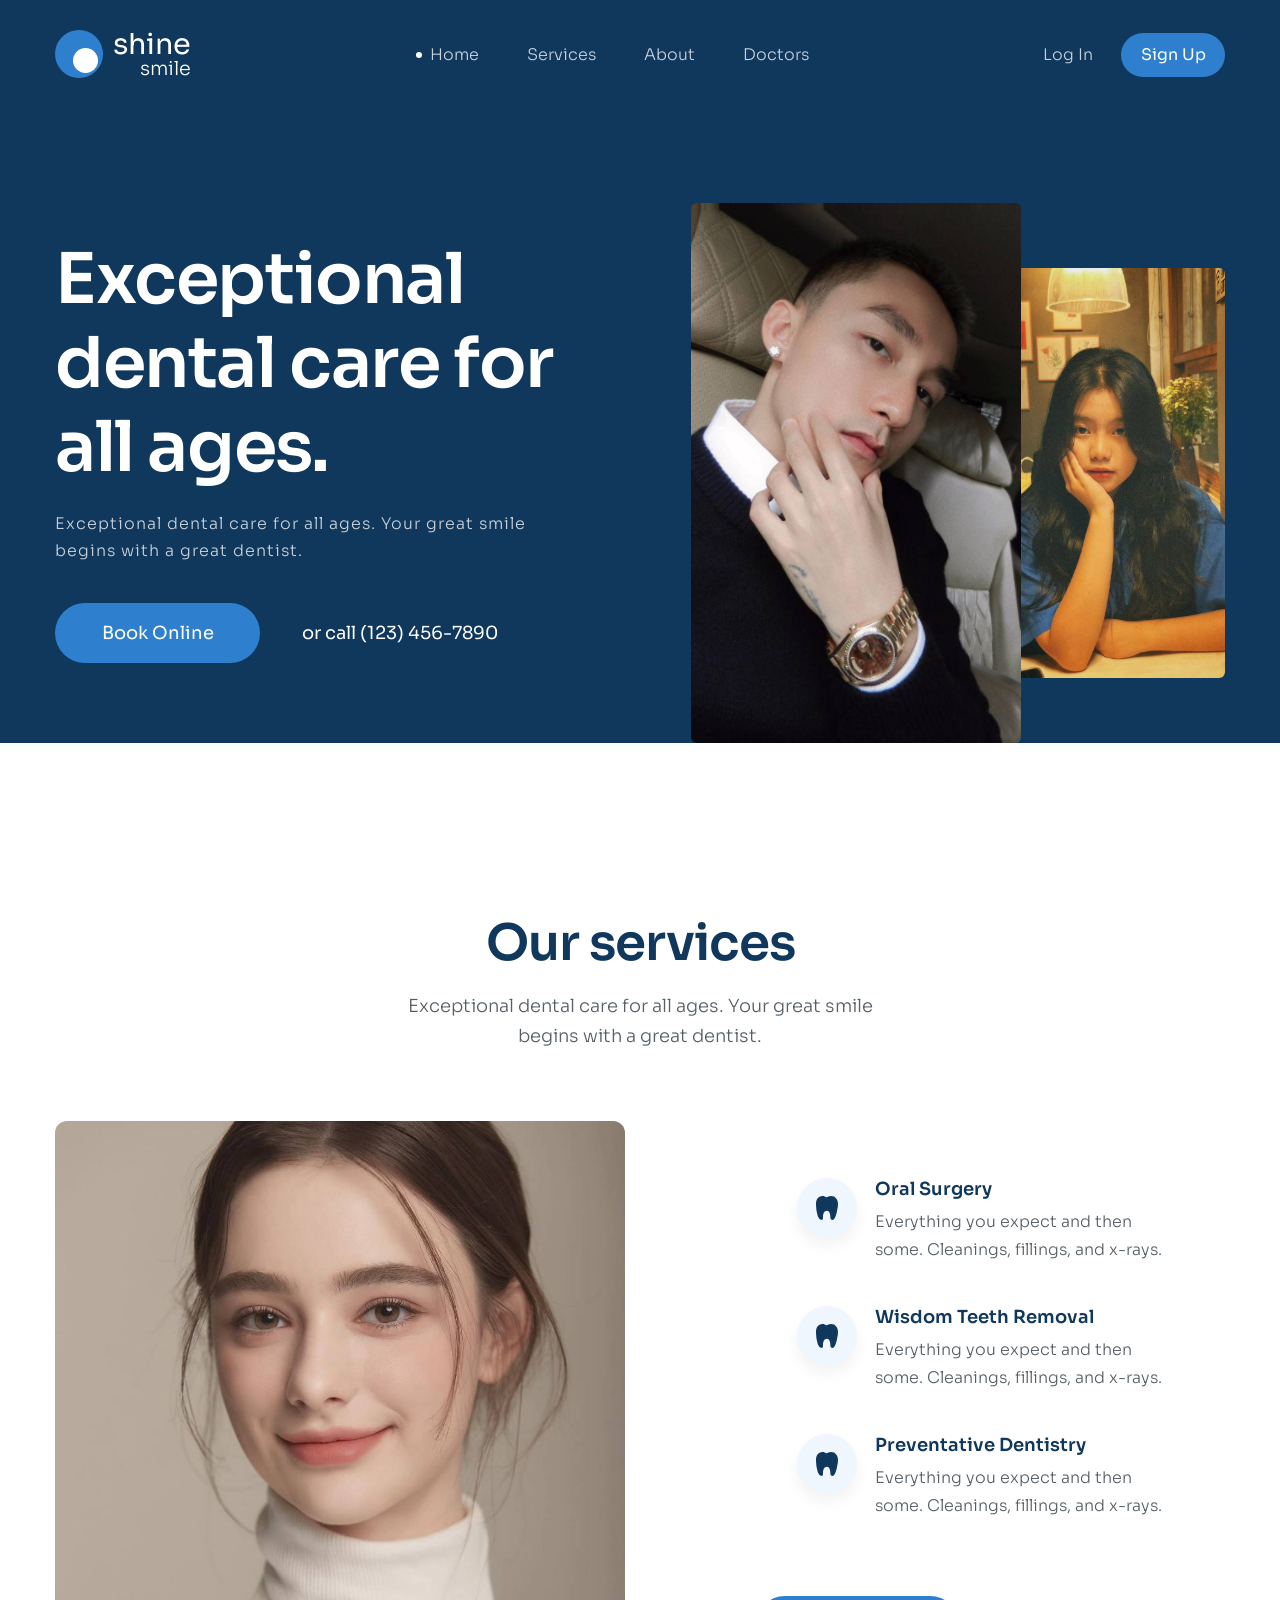
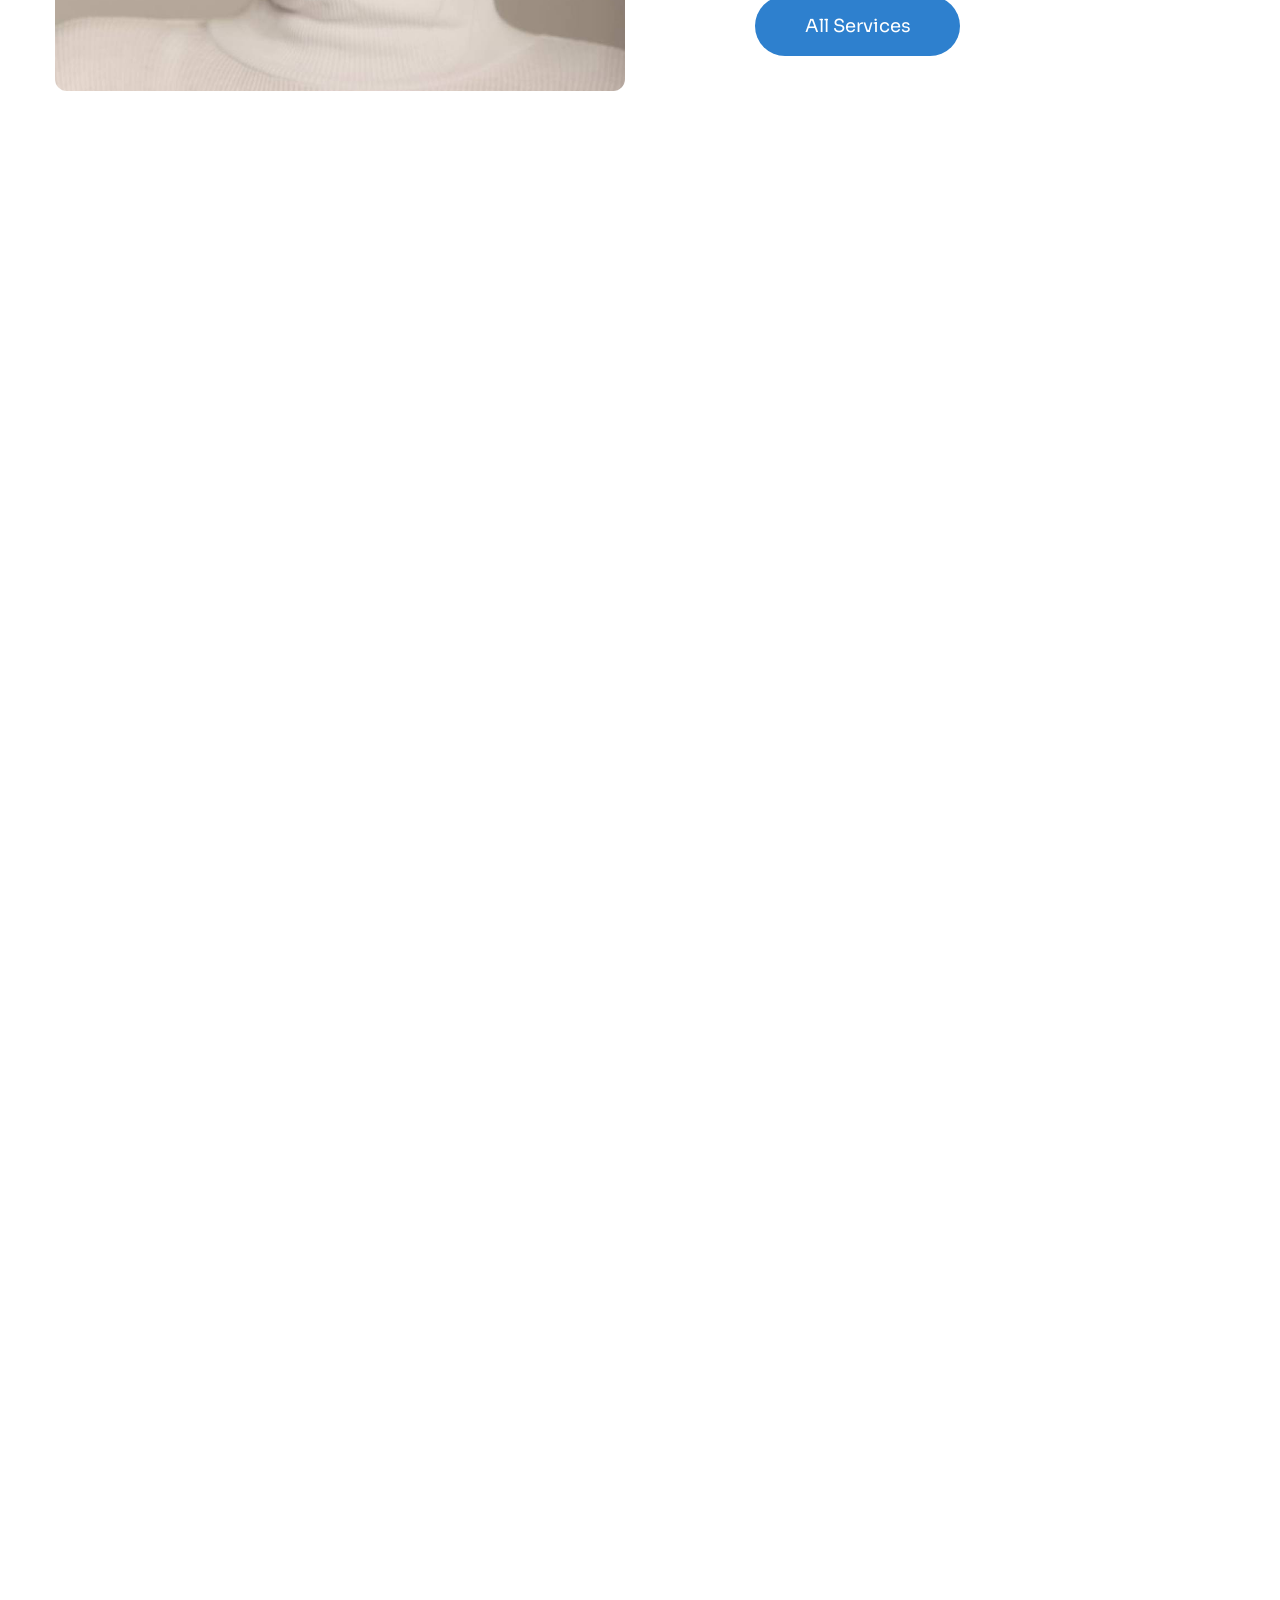
==== index.html @ e5adcc6c "feat: add serices and styling" ====
<!doctype html>
<html lang="en">
    <head>
        <meta charset="UTF-8" />
        <meta name="viewport" content="width=device-width, initial-scale=1.0" />
        <title>Shine Smile</title>

        <!-- Reset Css -->

        <link rel="stylesheet" href="./assets/css/reset.css" />

        <!-- Favicon -->

        <link rel="apple-touch-icon" sizes="57x57" href="./assets/favicon" />
        <link
            rel="apple-touch-icon"
            sizes="60x60"
            href="./assets/favicon/apple-icon-60x60.png"
        />
        <link
            rel="apple-touch-icon"
            sizes="72x72"
            href="./assets/favicon/apple-icon-72x72.png"
        />
        <link
            rel="apple-touch-icon"
            sizes="76x76"
            href="./assets/favicon/apple-icon-76x76.png"
        />
        <link
            rel="apple-touch-icon"
            sizes="114x114"
            href="./assets/favicon/apple-icon-114x114.png"
        />
        <link
            rel="apple-touch-icon"
            sizes="120x120"
            href="./assets/favicon/apple-icon-120x120.png"
        />
        <link
            rel="apple-touch-icon"
            sizes="144x144"
            href="./assets/favicon/apple-icon-144x144.png"
        />
        <link
            rel="apple-touch-icon"
            sizes="152x152"
            href="./assets/favicon/apple-icon-152x152.png"
        />
        <link
            rel="apple-touch-icon"
            sizes="180x180"
            href="./assets/favicon/apple-icon-180x180.png"
        />
        <link
            rel="icon"
            type="image/png"
            sizes="192x192"
            href="./assets/favicon/android-icon-192x192.png"
        />
        <link
            rel="icon"
            type="image/png"
            sizes="32x32"
            href="./assets/favicon/favicon-32x32.png"
        />
        <link
            rel="icon"
            type="image/png"
            sizes="96x96"
            href="./assets/favicon/favicon-96x96.png"
        />
        <link
            rel="icon"
            type="image/png"
            sizes="16x16"
            href="./assets/favicon/favicon-16x16.png"
        />
        <link rel="manifest" href="./assets/favicon/manifest.json" />
        <meta name="msapplication-TileColor" content="#ffffff" />
        <meta
            name="msapplication-TileImage"
            content="./assets/favicon/ms-icon-144x144.png"
        />
        <meta name="theme-color" content="#ffffff" />

        <!-- Embed Fonts  -->
        <link rel="preconnect" href="https://fonts.googleapis.com" />
        <link rel="preconnect" href="https://fonts.gstatic.com" crossorigin />
        <link
            href="https://fonts.googleapis.com/css2?family=Sora:wght@100..800&display=swap"
            rel="stylesheet"
        />

        <!-- Styles Css -->

        <link rel="stylesheet" href="./assets/css/styles.css" />
    </head>
    <body style="height: 50000px">
        <header class="header">
            <div class="container">
                <!-- HEADER TOP -->

                <div class="header-top">
                    <a href="#">
                        <div class="logo">
                            <span class="logo__circle"></span>
                            <span class="logo__text">
                                <span class="logo__brand">shine</span>
                                <span class="logo__brand logo__brand--small"
                                    >smile
                                </span>
                            </span>
                        </div>
                    </a>

                    <nav class="nav">
                        <ul>
                            <li>
                                <a class="nav__active" href="#">Home</a>
                            </li>
                            <li>
                                <a href="#">Services</a>
                            </li>
                            <li>
                                <a href="#">About</a>
                            </li>
                            <li>
                                <a href="#">Doctors</a>
                            </li>
                        </ul>
                    </nav>
                    <div class="auth">
                        <a class="auth__login" href="#">Log In</a>
                        <a class="auth__signup" href="#">Sign Up</a>
                    </div>
                </div>
                <!-- Hero -->
                <section class="hero">
                    <div class="hero__content">
                        <h1 class="hero__heading">
                            Exceptional dental care for all ages.
                        </h1>
                        <p class="hero__desc">
                            Exceptional dental care for all ages. Your great
                            smile begins with a great dentist.
                        </p>
                        <div class="hero__contact">
                            <a href="" class="btn">Book Online</a>
                            <span class="hero__phone"
                                >or call (123) 456-7890</span
                            >
                        </div>
                    </div>
                    <div class="hero__media">
                        <figcaption class="hero__media--img">
                            <img
                                class="hero"
                                src="./assets/img/1 (1).jpg"
                                alt="image"
                            />
                            <img
                                class="hero"
                                src="./assets/img/2.jpg"
                                alt="image"
                            />
                        </figcaption>
                    </div>
                </section>
            </div>
        </header>

        <main>
            <section class="services">
                <div class="container">
                    <div class="services__heading section__heading">
                        Our services
                    </div>
                    <div class="services__desc section__desc">
                        Exceptional dental care for all ages. Your great smile
                        begins with a great dentist.
                    </div>
                    <div class="services__row">
                        <div class="services__img">
                            <img src="./assets/img/3.jpg" alt="image" />
                        </div>

                       <div>
                            <div class="services__list">
                                <!-- Services Item 1 -->
    
                                <section class="services__item">
                                    <div class="services__item--icon">
                                        <svg
                                            width="22"
                                            height="24"
                                            viewBox="0 0 22 24"
                                            fill="none"
                                            xmlns="http://www.w3.org/2000/svg"
                                        >
                                            <path
                                                d="M20.3598 2.63964C17.9506 -0.556131 14.2772 -0.568132 11.2481 1.10682C11.001 1.24657 10.7219 1.31411 10.4406 1.30222C10.1592 1.29033 9.88633 1.19945 9.65105 1.03931C8.49552 0.245717 7.29036 -0.316477 5.13904 0.207462C0.623408 1.3071 0 4.90379 0 8.99816C0.0797353 12.1602 0.500857 15.3032 1.25551 18.3683C2.11836 22.0168 3.90382 24 5.43354 24C6.96326 24 7.00963 22.2204 7.00963 20.8016C7.00963 19.2009 7.39505 14.8009 10.8642 14.8009C13.5317 14.8009 14.3333 18.4013 14.3333 20.8016C14.3329 23.095 15.1722 24 16.6628 24C19.5267 24 20.9796 15.3938 21.3719 13.1237C21.7642 10.8535 22.9882 6.12569 20.3598 2.63964Z"
                                                fill="currentColor"
                                            />
                                        </svg>
                                    </div>
                                    <div class="services__item--content">
                                        <h3 class="services__item--heading">
                                            Oral Surgery
                                        </h3>
                                        <p class="services__item--desc">
                                            Everything you expect and then some.
                                            Cleanings, fillings, and x-rays.
                                        </p>
                                    </div>
                                </section>
                                <!-- Services Item 2 -->
    
                                <section class="services__item">
                                    <div class="services__item--icon">
                                        <svg
                                            width="22"
                                            height="24"
                                            viewBox="0 0 22 24"
                                            fill="none"
                                            xmlns="http://www.w3.org/2000/svg"
                                        >
                                            <path
                                                d="M20.3598 2.63964C17.9506 -0.556131 14.2772 -0.568132 11.2481 1.10682C11.001 1.24657 10.7219 1.31411 10.4406 1.30222C10.1592 1.29033 9.88633 1.19945 9.65105 1.03931C8.49552 0.245717 7.29036 -0.316477 5.13904 0.207462C0.623408 1.3071 0 4.90379 0 8.99816C0.0797353 12.1602 0.500857 15.3032 1.25551 18.3683C2.11836 22.0168 3.90382 24 5.43354 24C6.96326 24 7.00963 22.2204 7.00963 20.8016C7.00963 19.2009 7.39505 14.8009 10.8642 14.8009C13.5317 14.8009 14.3333 18.4013 14.3333 20.8016C14.3329 23.095 15.1722 24 16.6628 24C19.5267 24 20.9796 15.3938 21.3719 13.1237C21.7642 10.8535 22.9882 6.12569 20.3598 2.63964Z"
                                                fill="currentColor"
                                            />
                                        </svg>
                                    </div>
    
                                    <div class="services__item--content">
                                        <h3 class="services__item--heading">
                                            Wisdom Teeth Removal
                                        </h3>
                                        <p class="services__item--desc">
                                            Everything you expect and then some.
                                            Cleanings, fillings, and x-rays.
                                        </p>
                                    </div>
                                </section>
    
                                <!-- Services Item 3 -->
    
                                <section class="services__item">
                                    <div class="services__item--icon">
                                        <svg
                                            width="22"
                                            height="24"
                                            viewBox="0 0 22 24"
                                            fill="none"
                                            xmlns="http://www.w3.org/2000/svg"
                                        >
                                            <path
                                                d="M20.3598 2.63964C17.9506 -0.556131 14.2772 -0.568132 11.2481 1.10682C11.001 1.24657 10.7219 1.31411 10.4406 1.30222C10.1592 1.29033 9.88633 1.19945 9.65105 1.03931C8.49552 0.245717 7.29036 -0.316477 5.13904 0.207462C0.623408 1.3071 0 4.90379 0 8.99816C0.0797353 12.1602 0.500857 15.3032 1.25551 18.3683C2.11836 22.0168 3.90382 24 5.43354 24C6.96326 24 7.00963 22.2204 7.00963 20.8016C7.00963 19.2009 7.39505 14.8009 10.8642 14.8009C13.5317 14.8009 14.3333 18.4013 14.3333 20.8016C14.3329 23.095 15.1722 24 16.6628 24C19.5267 24 20.9796 15.3938 21.3719 13.1237C21.7642 10.8535 22.9882 6.12569 20.3598 2.63964Z"
                                                fill="currentColor"
                                            />
                                        </svg>
                                    </div>
                                    <div class="services__item--content">
                                        <h3 class="services__item--heading">
                                            Preventative Dentistry
                                        </h3>
                                        <p class="services__item--desc">
                                            Everything you expect and then some.
                                            Cleanings, fillings, and x-rays.
                                        </p>
                                    </div>
                                </section>
                            </div>
                            <a href="#!" class="btn">All Services</a>
                       </div>
                    </div>
                </div>
            </section>
        </main>
    </body>
</html>
---- assets/css/styles.css ----
* {
    box-sizing: border-box;
}

:root {
    --header-bg: #10375c;
    --primery-coler: #2e80ce;
}

html {
    font-size: 62.5%;
}

body {
    font-size: 1.6rem;
    font-family: "Sora", sans-serif;
}

/* Common */

.container {
    width: 1170px;
    max-width: calc(100% - 48px);
    margin: 0 auto;
}

a {
    text-decoration: none;
}

img {
    object-fit: cover;
    display: block;
}

.btn {
    background: var(--primery-coler);
    border-radius: 99px;
    color: #fff;
    text-align: center;
    font-size: 1.8rem;
    font-weight: 400;
    line-height: 60px;
    height: 60px;
    display: inline-block;
    min-width: 205px;
}

.btn:hover {
    opacity: 0.9;
    cursor: pointer;
}

.section__heading {
    color: var(--header-bg);

    font-size: 5rem;
    font-weight: 600;
    line-height: 1.2; /* 120% */
    letter-spacing: -1px;
}

.section__desc {
    color: #575f66;
    font-size: 1.8rem;
    font-weight: 300;
    line-height: 1.67; /* 166.667% */
}
/* Header */

.header {
    min-width: 100vh;
    background: var(--header-bg);
}

.header-top {
    display: flex;
    justify-content: space-between;
    align-items: center;
    padding: 30px 0;
}

.logo {
    display: inline-flex;
}

.logo__circle {
    position: relative;
    font-size: 1em;
    display: inline-flex;
}

.logo__circle::before,
.logo__circle::after {
    content: "";
    border-radius: 50%;
}

.logo__circle::before {
    width: 3em;
    height: 3em;
    background: #2e80ce;
}

.logo__circle::after {
    width: 1.6em;
    height: 1.6em;
    background: #ffffff;
    position: absolute;
    margin-left: 1.1em;
    margin-top: 1.1em;
}

.logo__text {
    color: #fff;
    margin-left: 0.6em;
}

.logo__brand {
    display: block;
    font-weight: 400;
    font-size: 1.8em;
    text-align: right;
}

.logo__brand--small {
    font-weight: 300;
    font-size: 1.2em;
}

/* Navigation */

.nav ul {
    display: flex;
}

.nav a {
    color: #c9d2da;
    text-align: center;
    font-size: 1.6rem;
    font-weight: 300;
    line-height: 2.8; /* 175% */
    padding: 12px 24px;
}

.nav a:hover {
    color: #fff;
    text-align: center;
    font-size: 1.6rem;
    font-weight: 400;
    line-height: 2.8; /* 175% */
    text-shadow: 1px 0 0 currentColor;
}

.nav__active::before {
    position: relative;
    content: "";
    width: 6px;
    height: 6px;
    display: inline-block;
    background: #fff;
    border-radius: 50%;
    left: -8px;
    top: -2px;
}

.auth {
    display: flex;
}

.auth__login {
    color: #c9d2da;
    font-size: 1.6rem;
    font-weight: 300;
    line-height: 2.8; /* 175% */
    margin-right: 28px;
}

.auth__signup {
    color: #fff;
    text-align: center;
    font-size: 1.6rem;
    font-weight: 400;
    line-height: 2.8; /* 175% */
    width: 104px;
    height: 44px;
    border-radius: 99px;
    background: var(--primery-coler);
}

/* Hero */
.hero {
    margin-top: 46px;
    display: flex;
    align-items: center;
}

.hero__content {
    width: 44%;
    margin-right: 114px;
}

.hero__heading {
    color: #fff;
    font-size: 7rem;
    font-weight: 600;
    line-height: 1.2; /* 114.286% */
    margin-bottom: 22px;
    letter-spacing: -1.4px;
}

.hero__desc {
    color: #c9d2da;
    font-size: 1.8;
    font-weight: 300;
    line-height: 1.67;
    margin-bottom: 38px;
    letter-spacing: 1px;
}

.hero__phone {
    color: #fff;
    text-align: center;
    margin-left: 38px;
    font-size: 18px;
    font-weight: 400;
    line-height: 1.7; /* 166.667% */
}

.hero__media {
    flex-grow: 1;
}

.hero__media--img {
    display: flex;
    align-items: center;
    justify-content: flex-end;
}

.hero__media img {
    width: 330px;
    height: 540px;
    border-radius: 6px;
}

.hero__media img:first-child {
    position: relative;
    margin-right: -6px;
}

.hero__media img:last-child {
    width: 210px;
    height: 410px;
}

/* Services */

.services {
    margin-top: 170px;
    background: #fff;
}

.services__heading,
.services__desc {
    text-align: center;
}

.services__list {
    margin-bottom: 55px;
}

.services__img img {
    width: 570px;
    height: 570px;
    border-radius: 12px;
    margin-right: 130px;
}

.section__heading {
    margin-bottom: 18px;
}

.section__desc {
    margin: 0 auto;
    width: 468px;
}

.services__row {
    margin-top: 70px;
    display: flex;
    align-items: center;
}

.services__item--heading {
    color: var(--header-bg);
    font-size: 1.8rem;
    font-weight: 600;
    line-height: 1.27;
    margin-bottom: 8px;
}

.services__item--desc {
    color: #575f66;
    font-size: 1.6rem;
    font-weight: 300;
    line-height: 1.75; /* 175% */
    width: 308px;
}

.services__item {
    display: flex;
    width: 470px;
    height: 128px;
    border-radius: 10px;
    background: #fff;
    transition: 0.25s;
    justify-content: center;
}

.services__item--icon {
    width: 60px;
    height: 60px;
    border-radius: 50%;
    background: #eff6fd;
    box-shadow: 0 8px 16px 0 rgba(0, 0, 0, 0.05);
    color: var(--header-bg);
    display: flex;
    justify-content: center;
    align-items: center;
    margin-top: 21px;
    transition: 0.25s;
}

.services__item--content {
    margin-left: 18px;
    margin-top: 21px;
}

.services__item:hover {
    position: relative;
    box-shadow: 0 14px 28px 0 rgba(0, 0, 0, 0.05);
}

.services__item:hover .services__item--icon {
    background: #fff;
    color: #2e80ce;
}
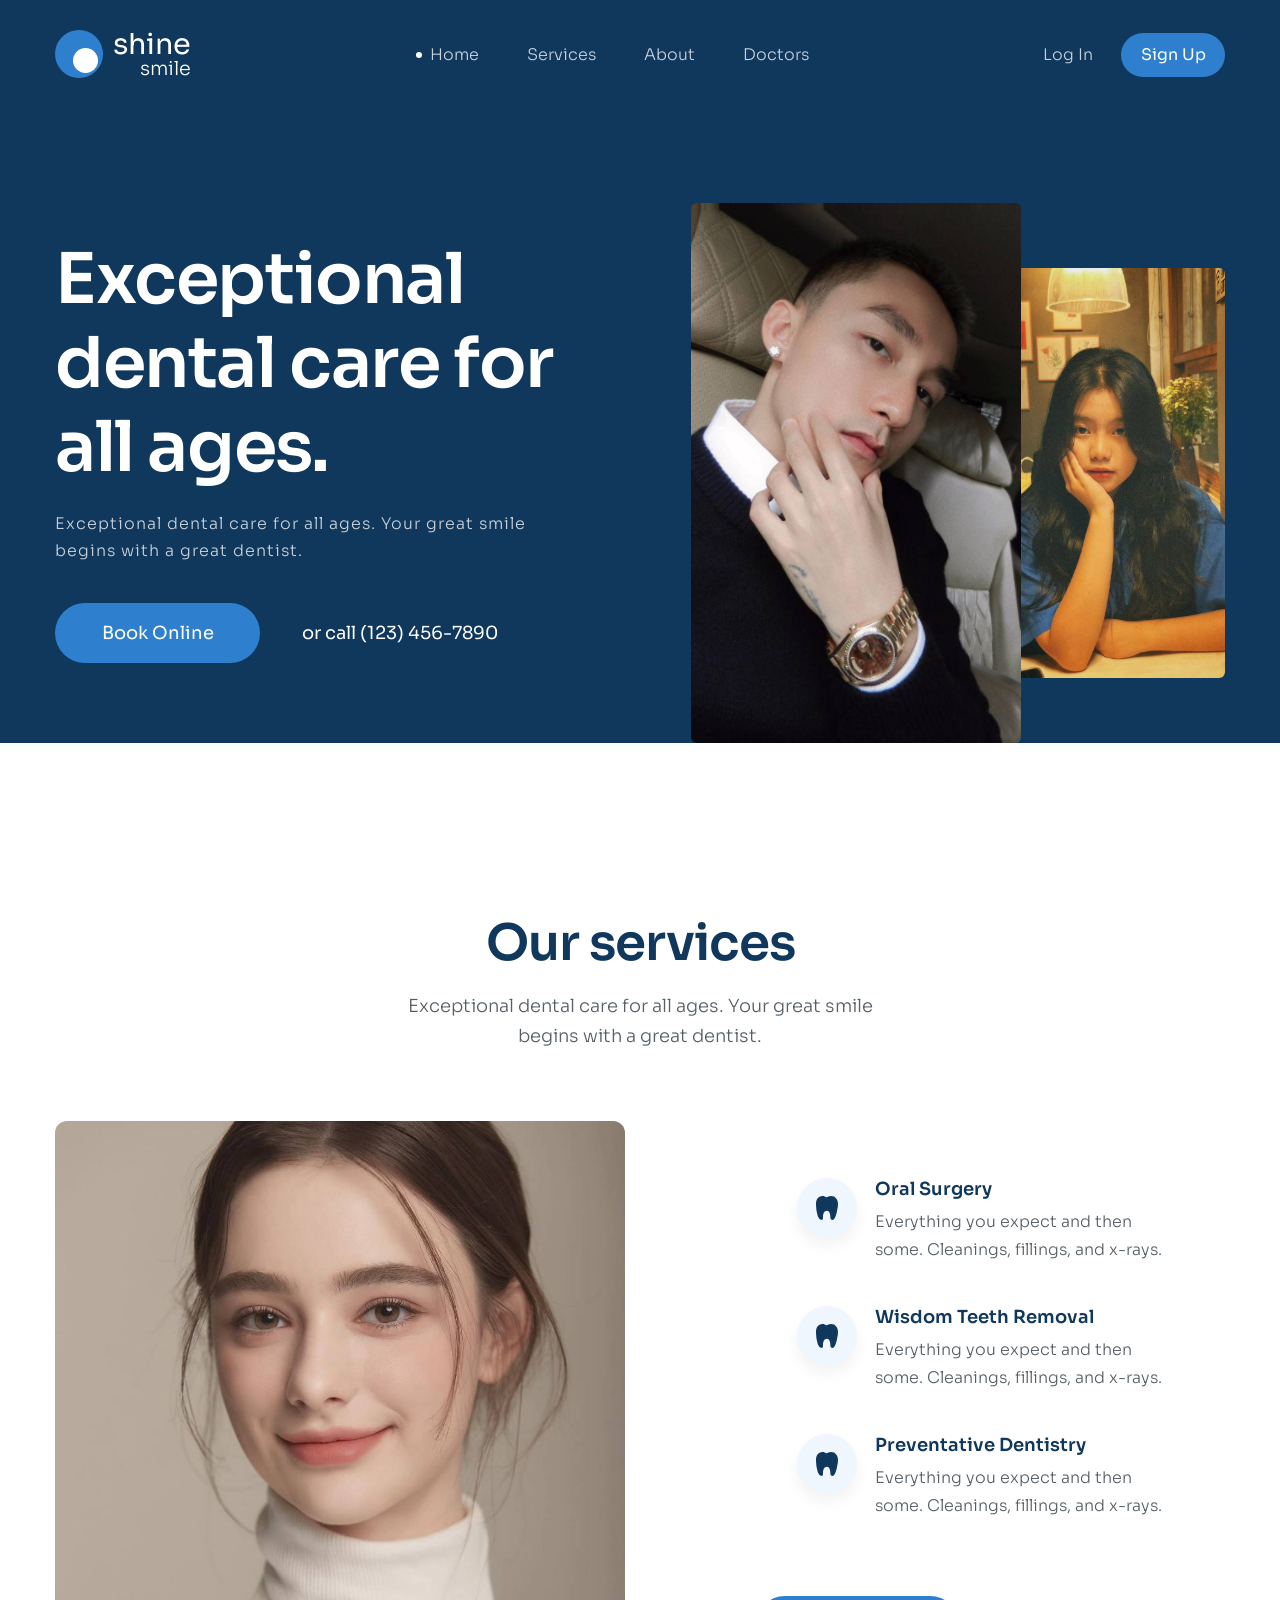
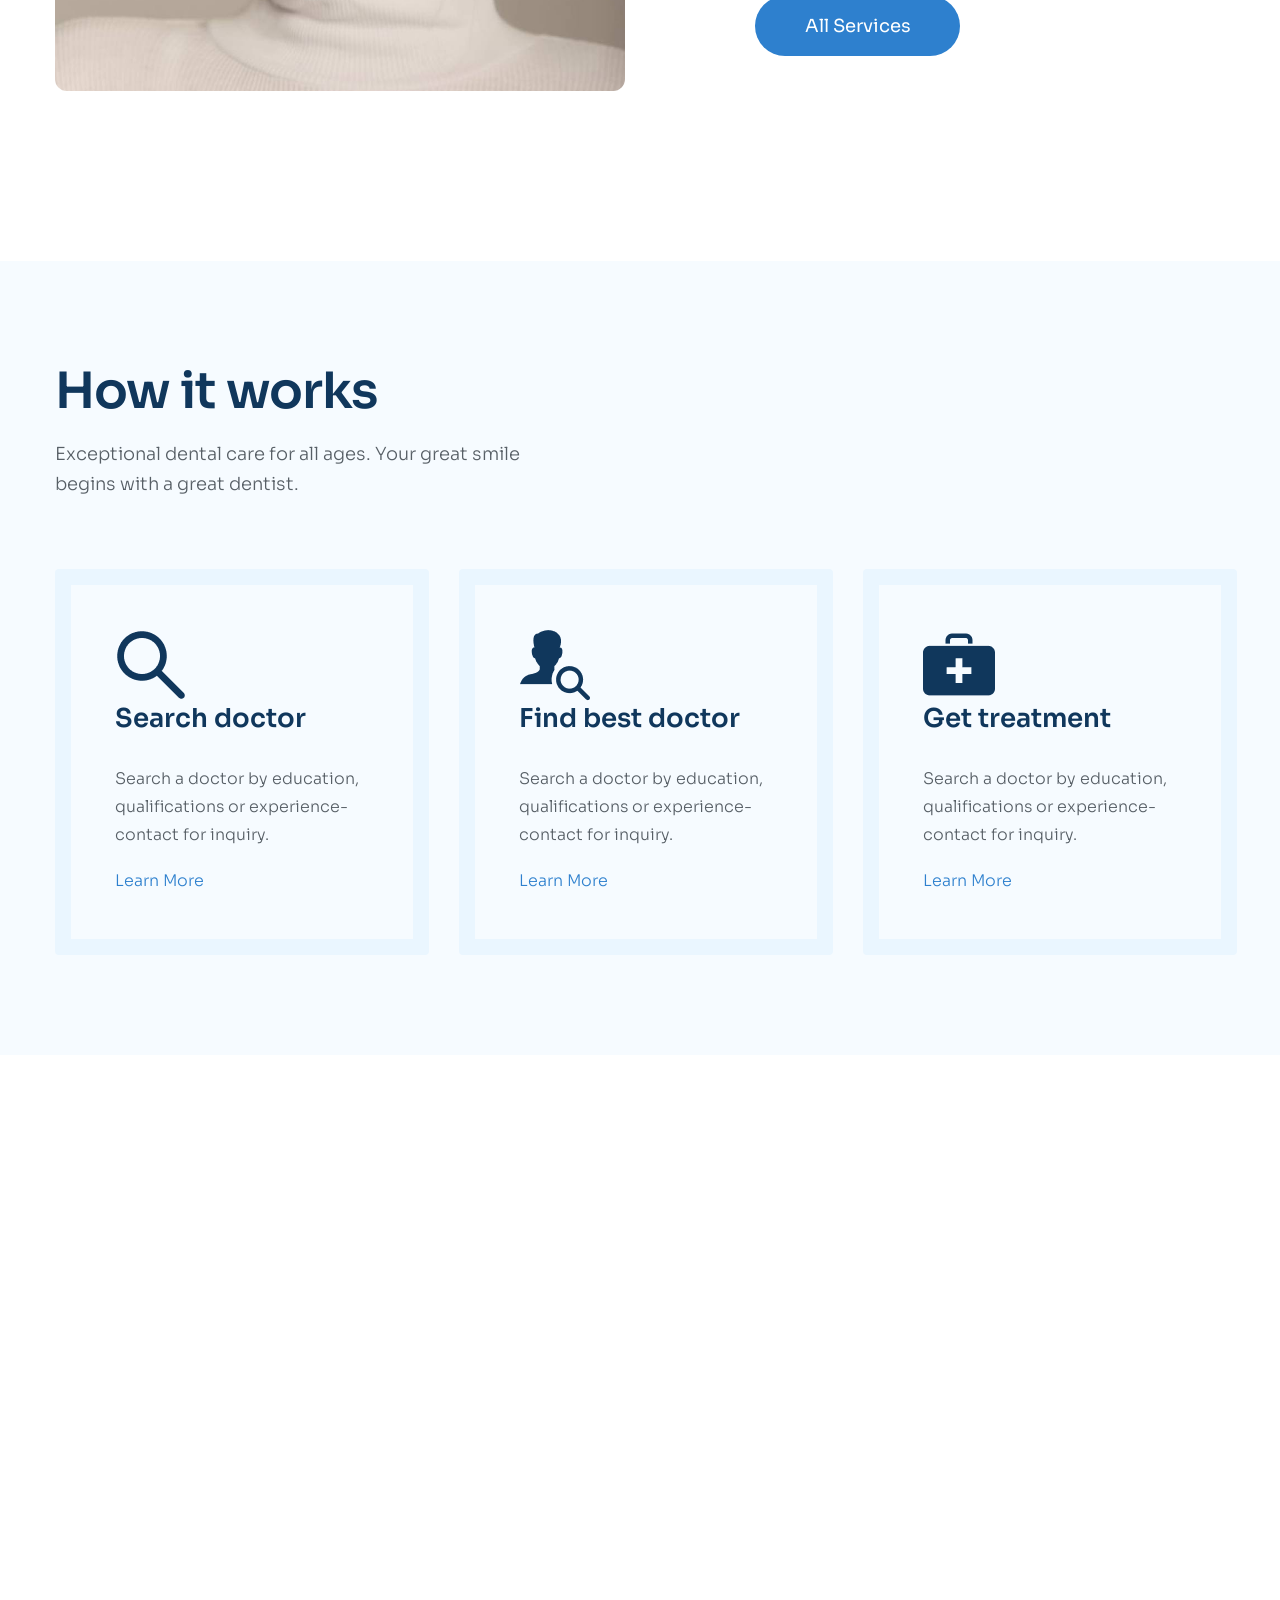
==== commit a8810471: "feat: add How it works and styling" ====
--- a/index.html
+++ b/index.html
@@ -171,6 +171,7 @@
         </header>
 
         <main>
+            <!-- Services -->
             <section class="services">
                 <div class="container">
                     <div class="services__heading section__heading">
@@ -185,10 +186,10 @@
                             <img src="./assets/img/3.jpg" alt="image" />
                         </div>
 
-                       <div>
+                        <div>
                             <div class="services__list">
                                 <!-- Services Item 1 -->
-    
+
                                 <section class="services__item">
                                     <div class="services__item--icon">
                                         <svg
@@ -215,7 +216,7 @@
                                     </div>
                                 </section>
                                 <!-- Services Item 2 -->
-    
+
                                 <section class="services__item">
                                     <div class="services__item--icon">
                                         <svg
@@ -231,7 +232,7 @@
                                             />
                                         </svg>
                                     </div>
-    
+
                                     <div class="services__item--content">
                                         <h3 class="services__item--heading">
                                             Wisdom Teeth Removal
@@ -242,9 +243,9 @@
                                         </p>
                                     </div>
                                 </section>
-    
+
                                 <!-- Services Item 3 -->
-    
+
                                 <section class="services__item">
                                     <div class="services__item--icon">
                                         <svg
@@ -272,7 +273,70 @@
                                 </section>
                             </div>
                             <a href="#!" class="btn">All Services</a>
-                       </div>
+                        </div>
+                    </div>
+                </div>
+            </section>
+
+            <!-- Work -->
+
+            <section class="work">
+                <div class="container">
+                    <h2 class="section__heading">How it works</h2>
+                    <p class="section__desc">
+                        Exceptional dental care for all ages. Your great smile
+                        begins with a great dentist.
+                    </p>
+
+                    <div class="work__list">
+                        <!-- Work Item 1 -->
+
+                        <section class="work-item">
+                            <img
+                                src="./assets/img/search.png"
+                                alt="search"
+                                class="work-item__icon"
+                            />
+
+                            <h3 class="work-item__heading">Search doctor</h3>
+                            <p class="work-item__desc">
+                                Search a doctor by education, qualifications or
+                                experience-contact for inquiry.
+                            </p>
+                            <a href="#!" class="work__more">Learn More</a>
+                        </section>
+                        <!-- Work Item 2 -->
+
+                        <section class="work-item">
+                            <img
+                                src="./assets/img/search-user.png"
+                                alt="search-user"
+                                class="work-item__icon"
+                            />
+
+                            <h3 class="work-item__heading">Find best doctor</h3>
+                            <p class="work-item__desc">
+                                Search a doctor by education, qualifications or
+                                experience-contact for inquiry.
+                            </p>
+                            <a href="#!" class="work__more">Learn More</a>
+                        </section>
+                        <!-- Work Item 3 -->
+
+                        <section class="work-item">
+                            <img
+                                src="./assets/img/bag.png"
+                                alt="bag"
+                                class="work-item__icon"
+                            />
+
+                            <h3 class="work-item__heading">Get treatment</h3>
+                            <p class="work-item__desc">
+                                Search a doctor by education, qualifications or
+                                experience-contact for inquiry.
+                            </p>
+                            <a href="#!" class="work__more">Learn More</a>
+                        </section>
                     </div>
                 </div>
             </section>
--- a/assets/css/styles.css
+++ b/assets/css/styles.css
@@ -291,6 +291,8 @@
     align-items: center;
 }
 
+/* Services Item */
+
 .services__item--heading {
     color: var(--header-bg);
     font-size: 1.8rem;
@@ -345,3 +347,60 @@
     background: #fff;
     color: #2e80ce;
 }
+
+/* Work */
+
+.work {
+    margin: 170px 0;
+    background: #f6fbff;
+    padding: 100px 0;
+}
+
+.work .section__desc {
+    margin: 18px 0 70px;
+}
+
+.work__list {
+    display: grid;
+    grid-template-columns: repeat(3, 1fr);
+    column-gap: 30px;
+}
+
+.work-item {
+    padding: 44px;
+    border-radius: 4px;
+    border: 16px solid #eaf6ff;
+    transition:  .25s;
+}
+
+.work-item__heading {
+    color: var(--header-bg);
+
+    font-size: 2.6rem;
+    margin-bottom: 28px;
+    font-weight: 600;
+    line-height: 1.39; /* 138.462% */
+}
+
+.work-item__desc {
+    color: #575f66;
+    width: 254px;
+    font-size: 1.6rem;
+    margin-bottom: 18px;
+    font-weight: 300;
+    line-height: 1.75;
+}
+
+.work__more {
+    color: var(--primery-coler);
+    font-size: 1.6rem;
+    font-weight: 300;
+    line-height: 1.75; /* 175% */
+}
+
+.work-item:hover {
+    border-color:  var(--primery-coler);
+    transform: translateY(-16px);
+
+}
+
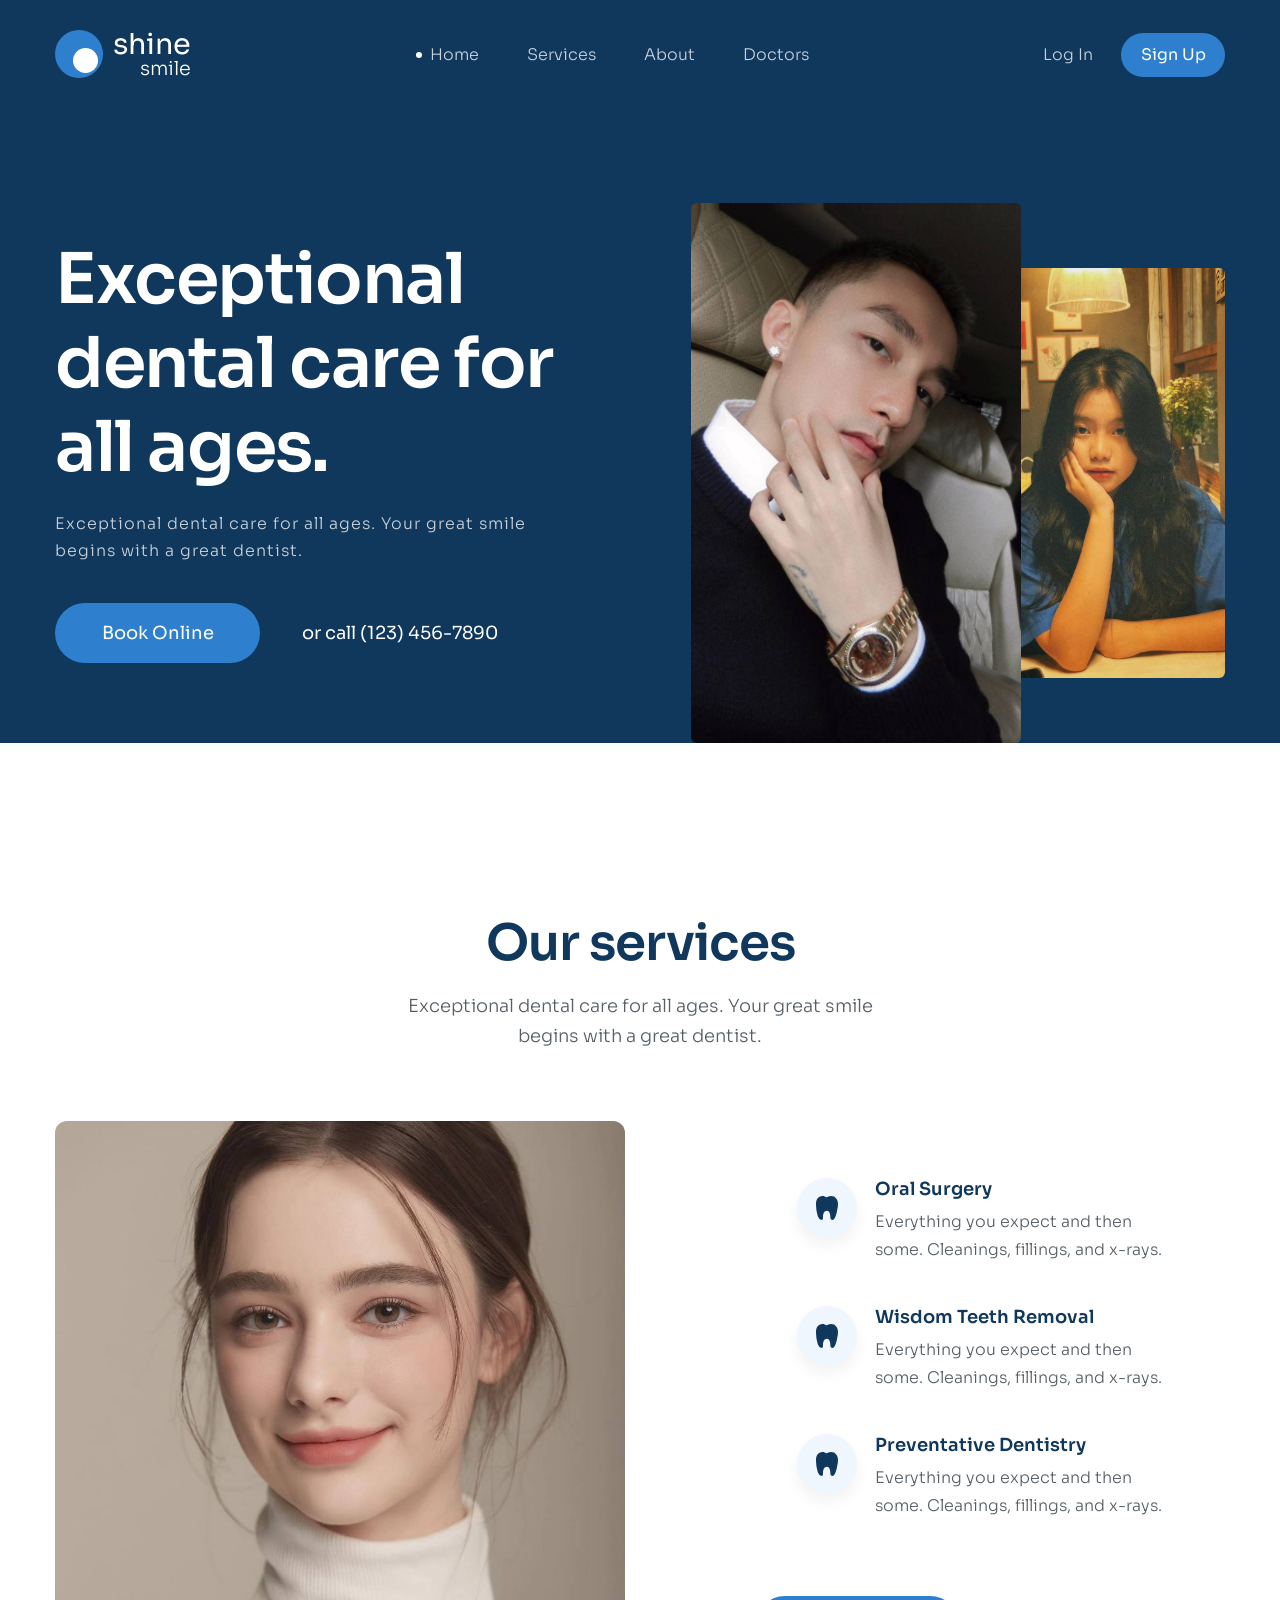
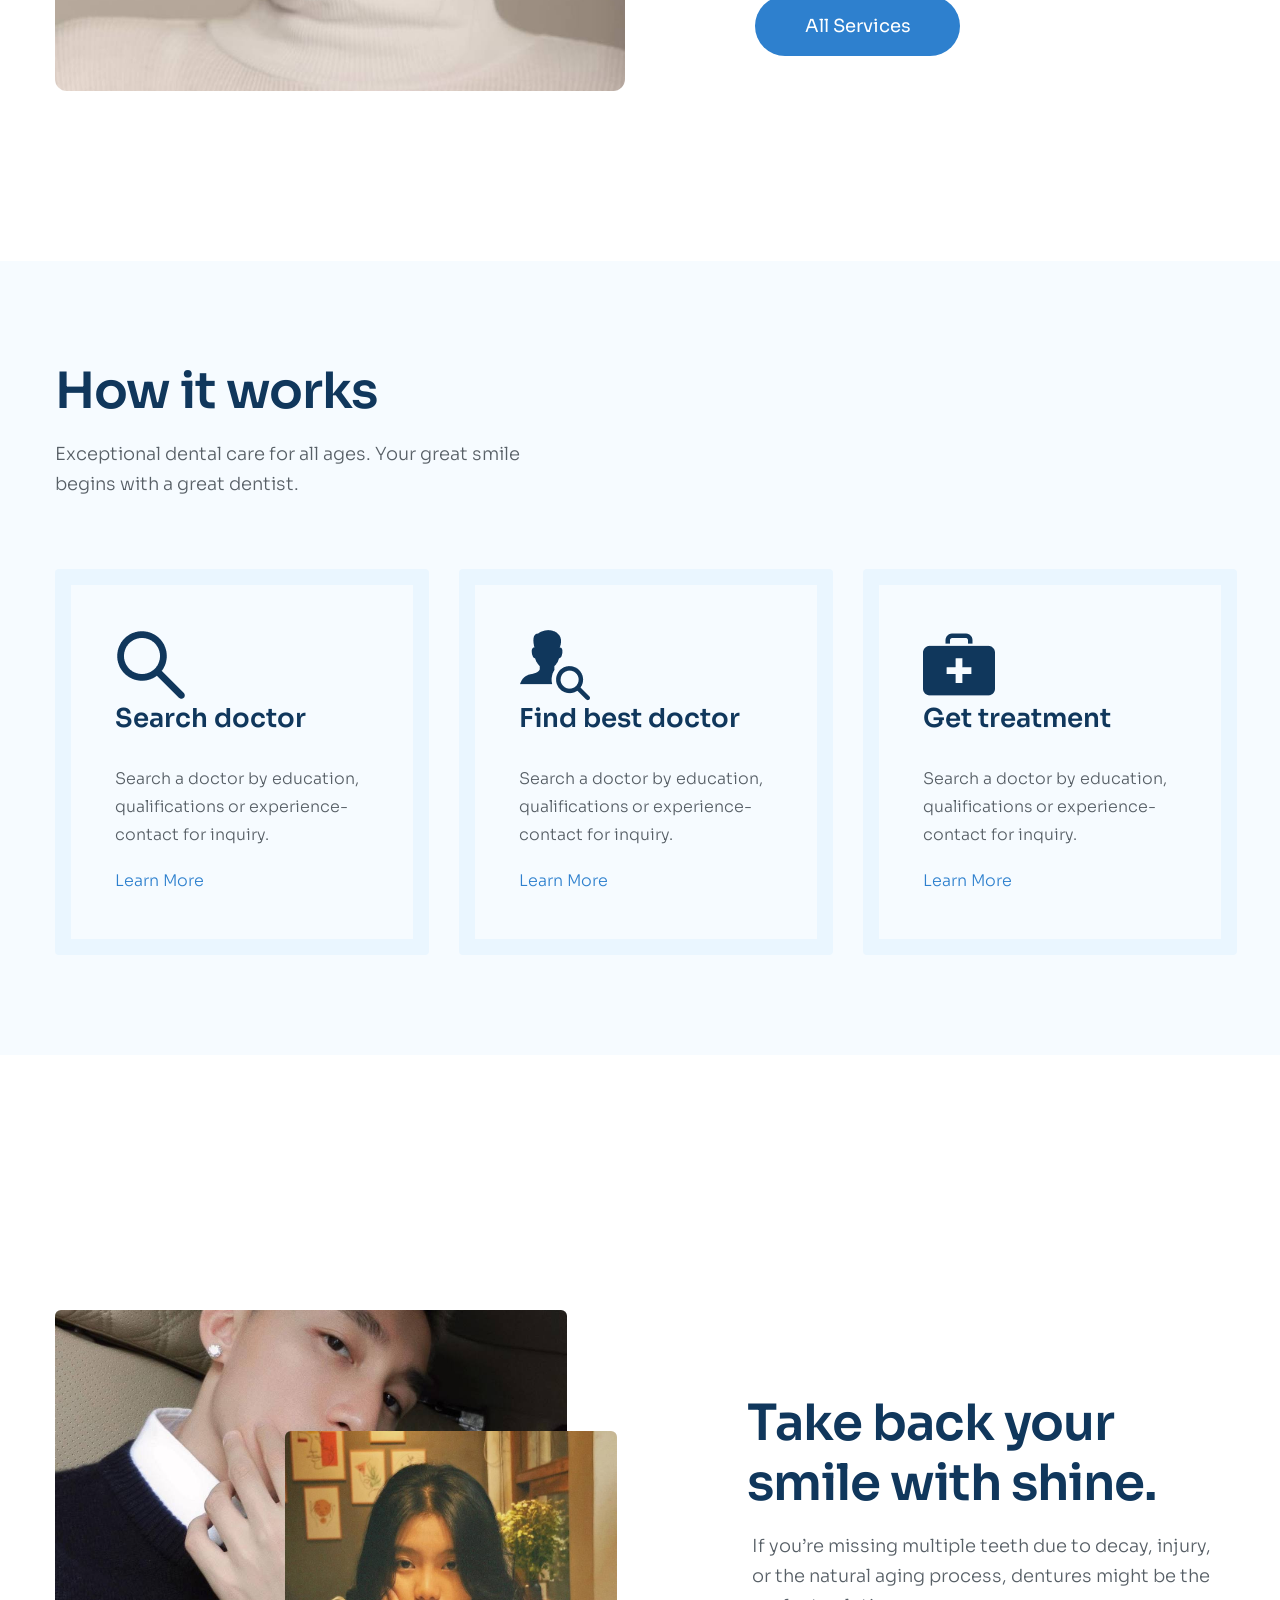
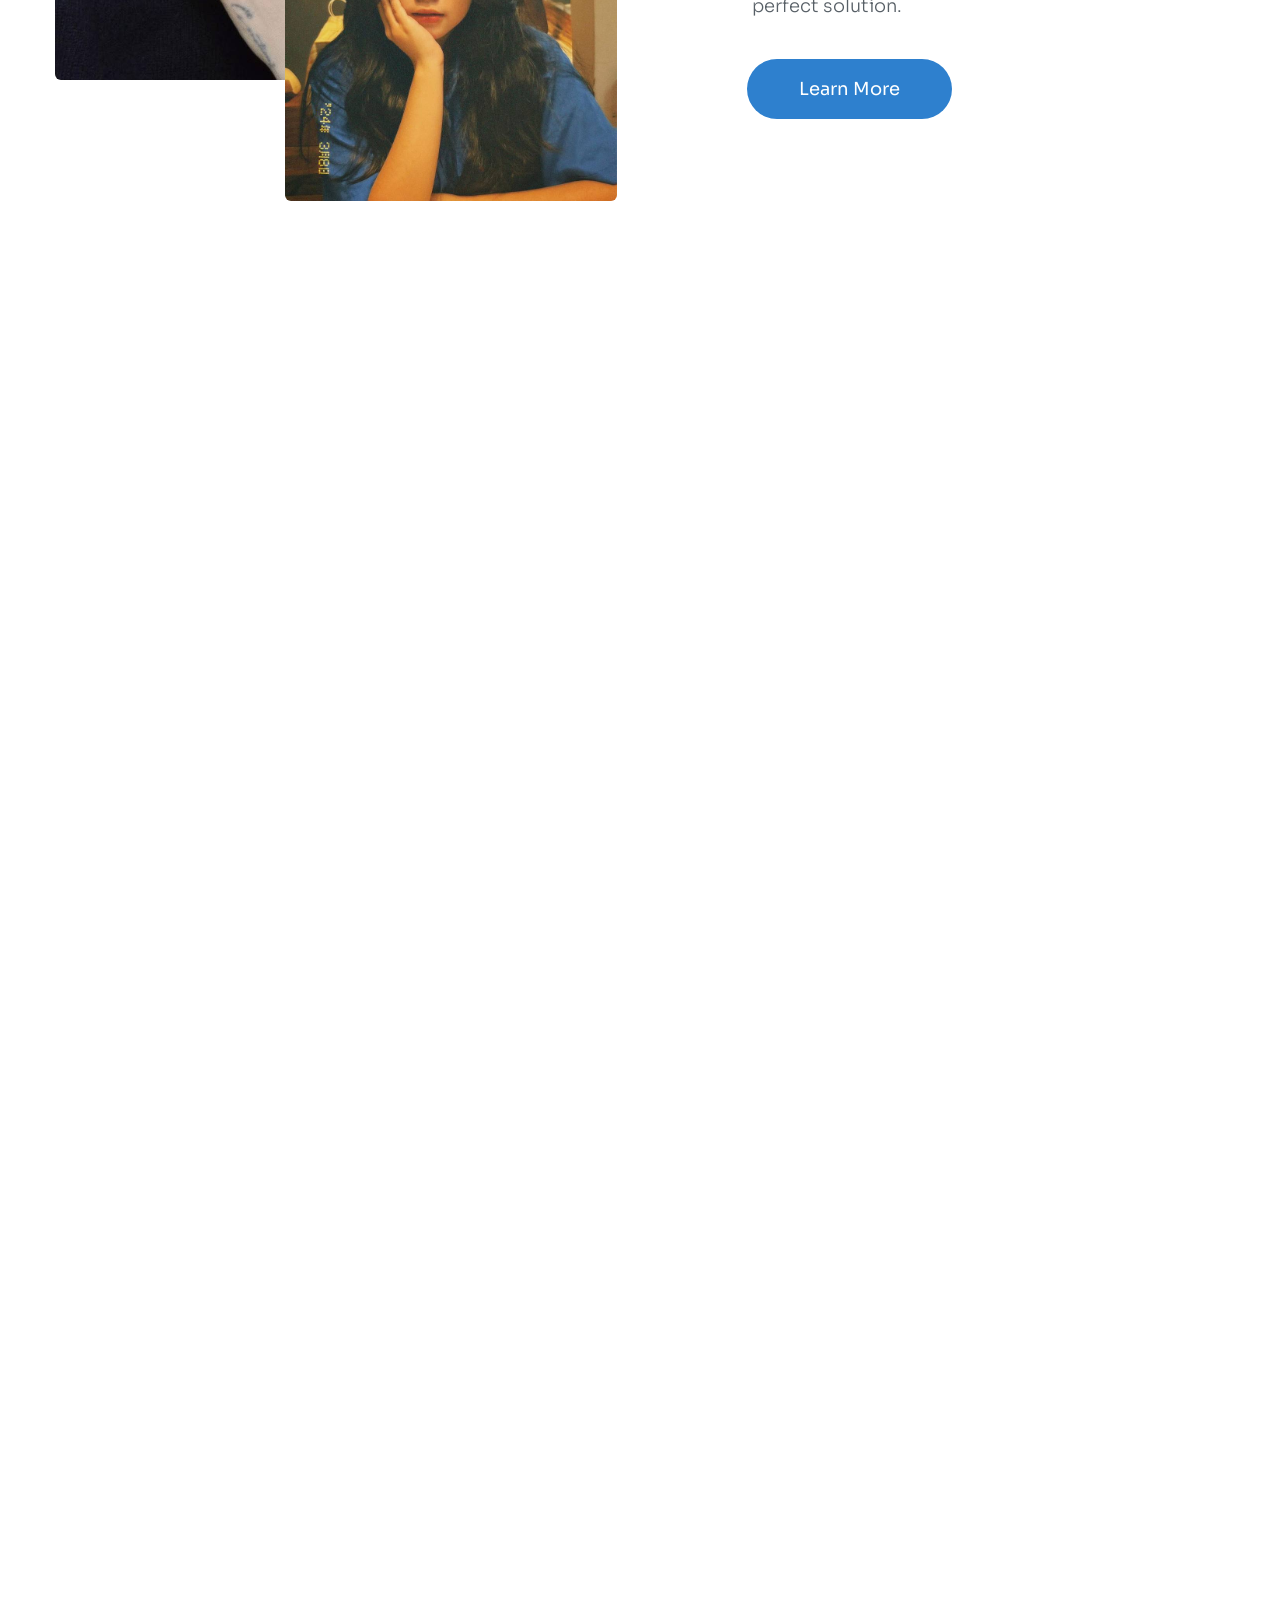
==== commit 304dc848: "feat: add feature and styling" ====
--- a/index.html
+++ b/index.html
@@ -340,6 +340,39 @@
                     </div>
                 </div>
             </section>
+
+            <!-- Feature -->
+
+            <section class="feature">
+                <div class="container">
+                    <div class="feature__images">
+                        <figcaption>
+                            <img
+                                src="./assets/img/1 (1).jpg"
+                                alt="imgage"
+                                class="feature__images-under"
+                            />
+                            <img
+                                src="./assets/img/2.jpg"
+                                alt="imgage"
+                                class="feature__images-over"
+                            />
+                        </figcaption>
+                    </div>
+
+                    <div class="feature__content">
+                        <div class="section__heading">
+                            Take back your smile with shine.
+                        </div>
+                        <div class="section__desc">
+                            If you’re missing multiple teeth due to decay,
+                            injury, or the natural aging process, dentures might
+                            be the perfect solution.
+                        </div>
+                        <a href="#!" class="btn">Learn More</a>
+                    </div>
+                </div>
+            </section>
         </main>
     </body>
 </html>
--- a/assets/css/styles.css
+++ b/assets/css/styles.css
@@ -370,7 +370,7 @@
     padding: 44px;
     border-radius: 4px;
     border: 16px solid #eaf6ff;
-    transition:  .25s;
+    transition: 0.25s;
 }
 
 .work-item__heading {
@@ -399,8 +399,47 @@
 }
 
 .work-item:hover {
-    border-color:  var(--primery-coler);
+    border-color: var(--primery-coler);
     transform: translateY(-16px);
-
-}
-
+}
+
+/* Feature */
+
+.feature {
+    margin: 85px 0;
+    padding: 85px 0;
+}
+
+.feature__images {
+    position: relative;
+    width: 48%;
+    padding: 0 58px 121px 0;
+}
+
+.feature__images-under {
+    width: 512px;
+    height: 370px;
+    border-radius: 6px;
+}
+
+.feature__images-over {
+    position: absolute;
+    width: 332px;
+    height: 370px;
+    border-radius: 6px;
+    bottom: 0;
+    right: 0;
+}
+
+.feature .container {
+    display: flex;
+    align-items: center;
+}
+
+.feature__content {
+    margin-left: 130px;
+}
+
+.feature .section__desc {
+    margin-bottom: 38px;
+}
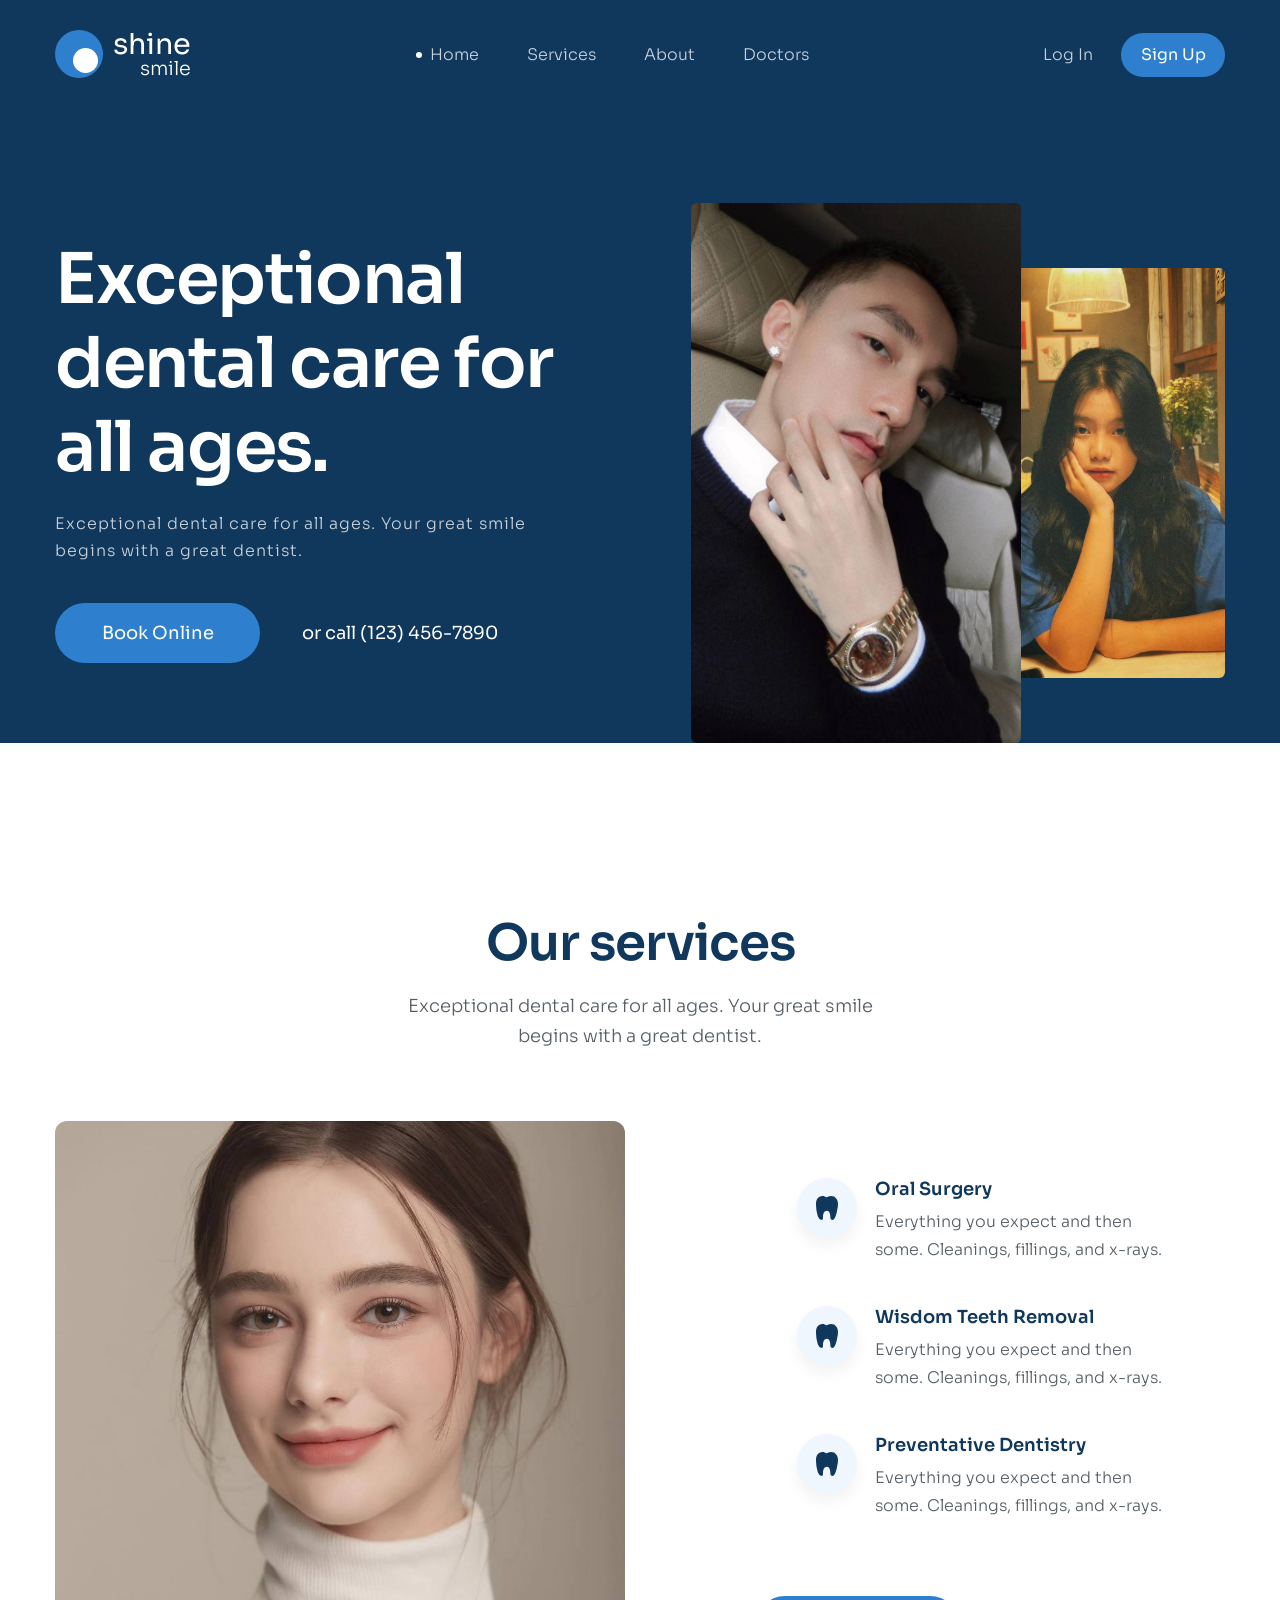
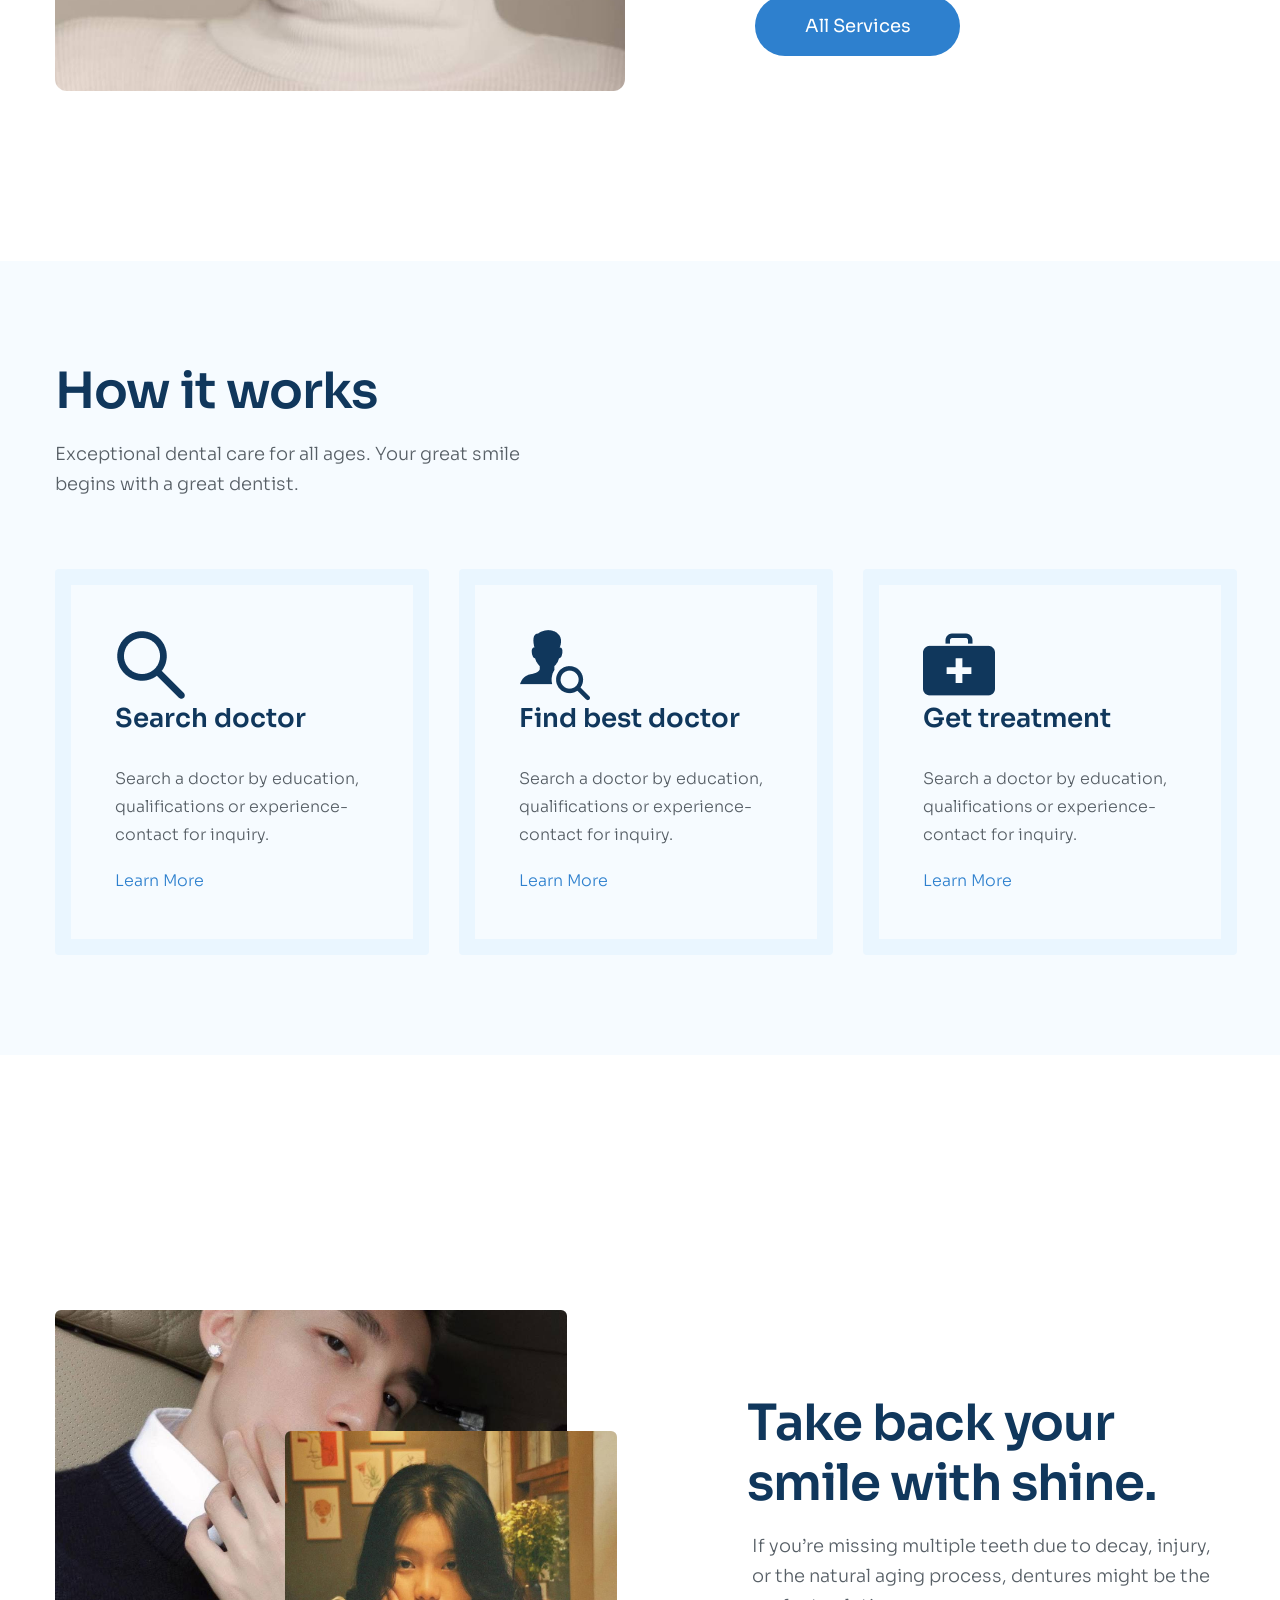
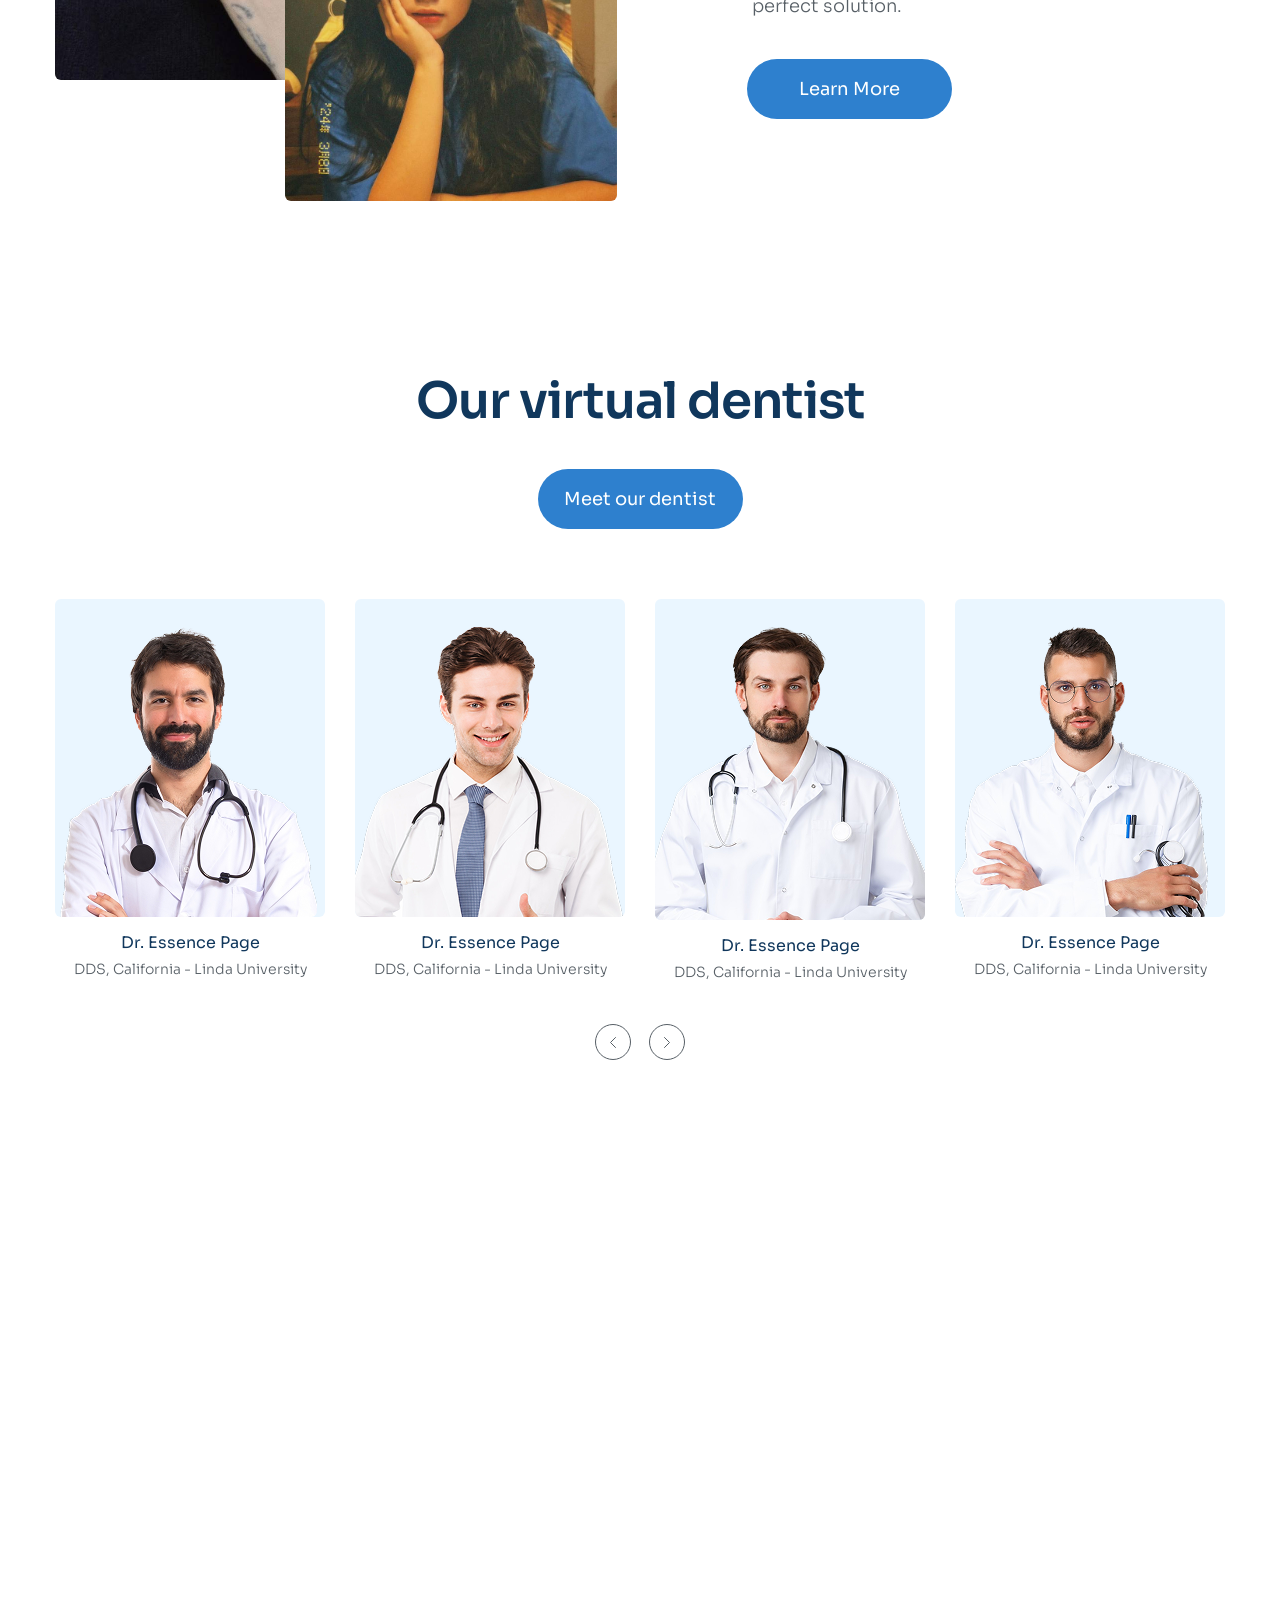
==== commit 07455c74: "feat: add Member and styling" ====
--- a/index.html
+++ b/index.html
@@ -373,6 +373,110 @@
                     </div>
                 </div>
             </section>
+
+            <!-- Member -->
+
+            <section class="member">
+                <div class="container">
+                    <header class="member-header">
+                        <h2 class="section__heading">Our virtual dentist</h2>
+                        <a href="" class="btn member__cta">Meet our dentist</a>
+                    </header>
+                    <div class="member__list">
+                        <!-- Member 1 -->
+
+                        <article class="member__list--item">
+                            <div class="member__list--img">
+                                <img
+                                    src="./assets/img/member01.png"
+                                    alt="Dr. Essence Page"
+                                />
+                            </div>
+                            <h3 class="member__list--name">Dr. Essence Page</h3>
+                            <div class="member__list--desc">
+                                DDS, California - Linda University
+                            </div>
+                        </article>
+                        <!-- Member 12 -->
+
+                        <article class="member__list--item">
+                            <div class="member__list--img">
+                                <img
+                                    src="./assets/img/member02.png"
+                                    alt="Dr. Essence Page"
+                                />
+                            </div>
+                            <h3 class="member__list--name">Dr. Essence Page</h3>
+                            <div class="member__list--desc">
+                                DDS, California - Linda University
+                            </div>
+                        </article>
+                        <!-- Member 3 -->
+
+                        <article class="member__list--item">
+                            <div class="member__list--img">
+                                <img
+                                    src="./assets/img/member03.png"
+                                    alt="Dr. Essence Page"
+                                />
+                            </div>
+                            <h3 class="member__list--name">Dr. Essence Page</h3>
+                            <div class="member__list--desc">
+                                DDS, California - Linda University
+                            </div>
+                        </article>
+                        <!-- Member 4 -->
+
+                        <article class="member__list--item">
+                            <div class="member__list--img">
+                                <img
+                                    src="./assets/img/member04.png"
+                                    alt="Dr. Essence Page"
+                                />
+                            </div>
+                            <h3 class="member__list--name">Dr. Essence Page</h3>
+                            <div class="member__list--desc">
+                                DDS, California - Linda University
+                            </div>
+                        </article>
+                    </div>
+
+                    <div class="member__control">
+                        <button class="member__control-btn">
+                            <svg
+                                width="6"
+                                height="11"
+                                viewBox="0 0 6 11"
+                                fill="none"
+                                xmlns="http://www.w3.org/2000/svg"
+                            >
+                                <path
+                                    d="M5.5 0.5L0.5 5.5L5.5 10.5"
+                                    stroke="currentColor"
+                                    stroke-linecap="round"
+                                    stroke-linejoin="round"
+                                />
+                            </svg>
+                        </button>
+                        <button class="member__control-btn">
+                            <svg class="member__control-btn-nexts"
+                                width="6"
+                                height="11"
+                                viewBox="0 0 6 11"
+                                fill="none"
+                                xmlns="http://www.w3.org/2000/svg"
+                            >
+                                <path
+                                    d="M5.5 0.5L0.5 5.5L5.5 10.5"
+                                    stroke="currentColor"
+                                    stroke-linecap="round"
+                                    stroke-linejoin="round"
+                                />
+                            </svg>
+                        </button>
+                    </div>
+                </div>
+            </section>
         </main>
     </body>
 </html>
--- a/assets/css/styles.css
+++ b/assets/css/styles.css
@@ -406,7 +406,7 @@
 /* Feature */
 
 .feature {
-    margin: 85px 0;
+    margin-top: 85px;
     padding: 85px 0;
 }
 
@@ -443,3 +443,89 @@
 .feature .section__desc {
     margin-bottom: 38px;
 }
+
+/* Member */
+
+.member {
+    padding-top: 85px;
+}
+
+.member-header {
+    text-align: center;
+}
+
+.member__cta {
+    margin: 20px 0 70px;
+}
+
+.member__list {
+    display: grid;
+    grid-template-columns: repeat(4, 1fr);
+    column-gap: 30px;
+}
+
+.member__list--item {
+    text-align: center;
+}
+
+.member__list--img {
+    padding-top: 28px;
+    border-radius: 6px;
+    background: #eaf6ff;
+    margin-bottom: 12px;
+    overflow: hidden;
+}
+
+.member__list--img img {
+    max-width: 100%;
+    display: block;
+}
+
+.member__list--name {
+    color: var(--header-bg);
+    text-align: center;
+    font-size: 1.6rem;
+    font-weight: 400;
+    line-height: 1.75; /* 175% */
+}
+
+.member__list--desc {
+    color: #575f66;
+    text-align: center;
+    font-size: 1.4rem;
+    font-weight: 300;
+    line-height: 1.85; /* 185.714% */
+}
+
+.member__control {
+    column-gap: 18px;
+    text-align: center;
+    display: flex;
+    justify-content: center;
+   margin-top: 38px;
+}
+
+.member__control-btn {
+    display: flex;
+    justify-content: center;
+    align-items: center;
+    width: 36px;
+    height: 36px;
+    border: 1px solid #575f66;
+    border-radius: 50%;
+    background: #fff;
+    outline: none;
+    color: #575f66;
+     transition: 0.25s;
+}
+
+.member__control-btn:hover {
+    background: #2e80ce;
+    color: #ffffff;
+    border-color: #2e80ce;
+    cursor: pointer;
+}
+
+.member__control-btn-nexts {
+    rotate:180deg;
+}
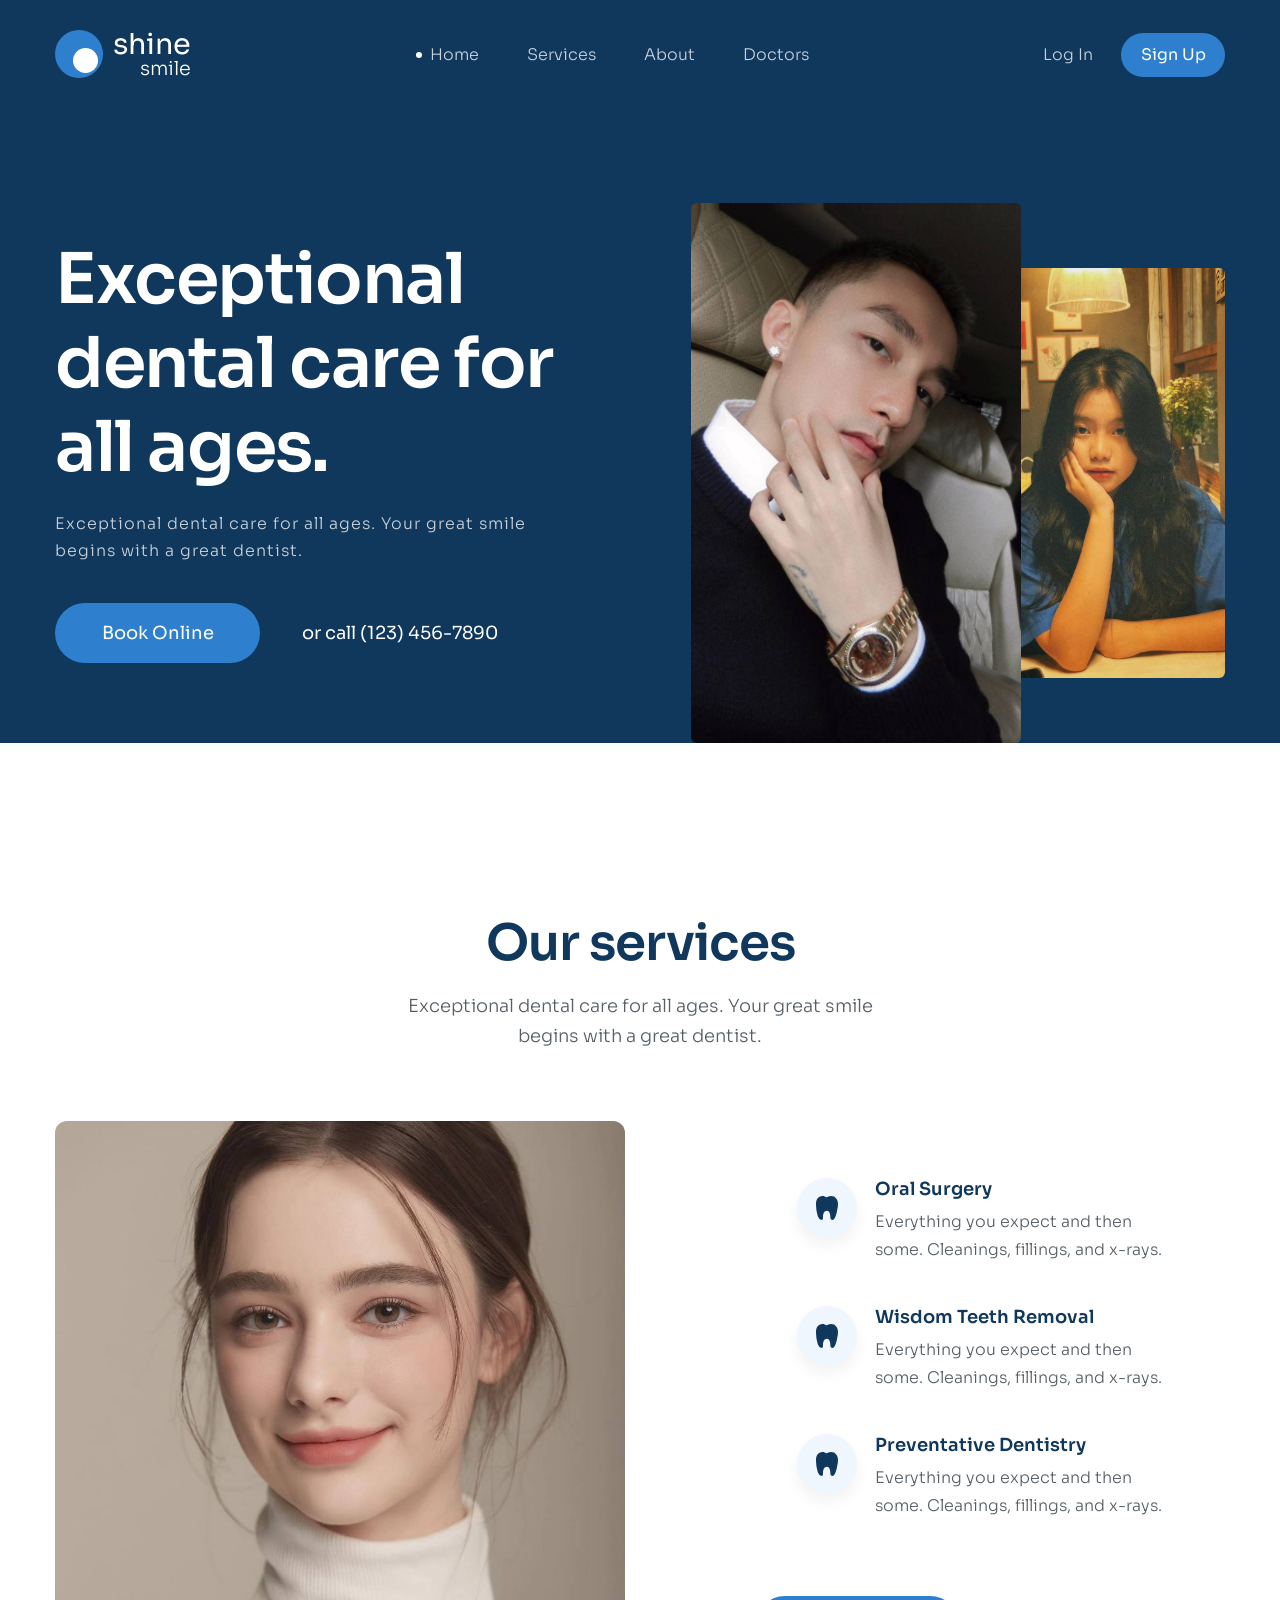
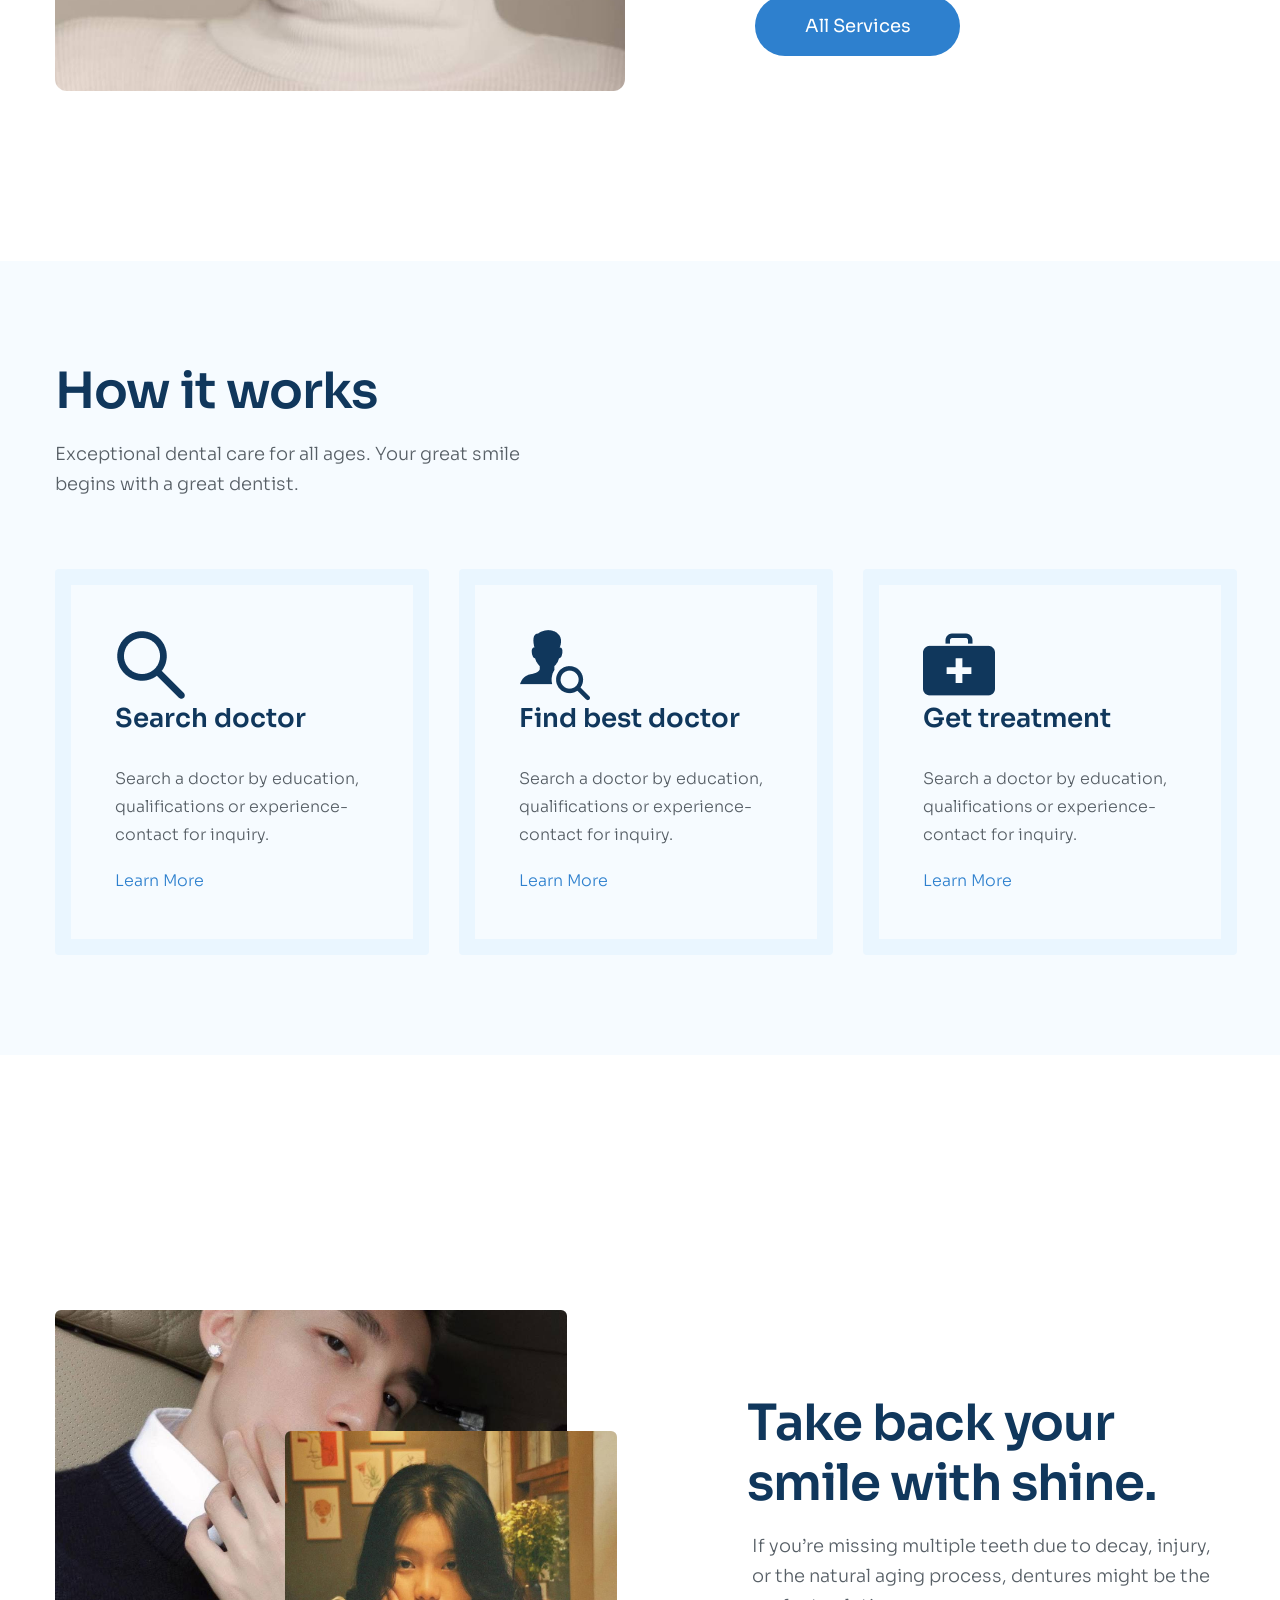
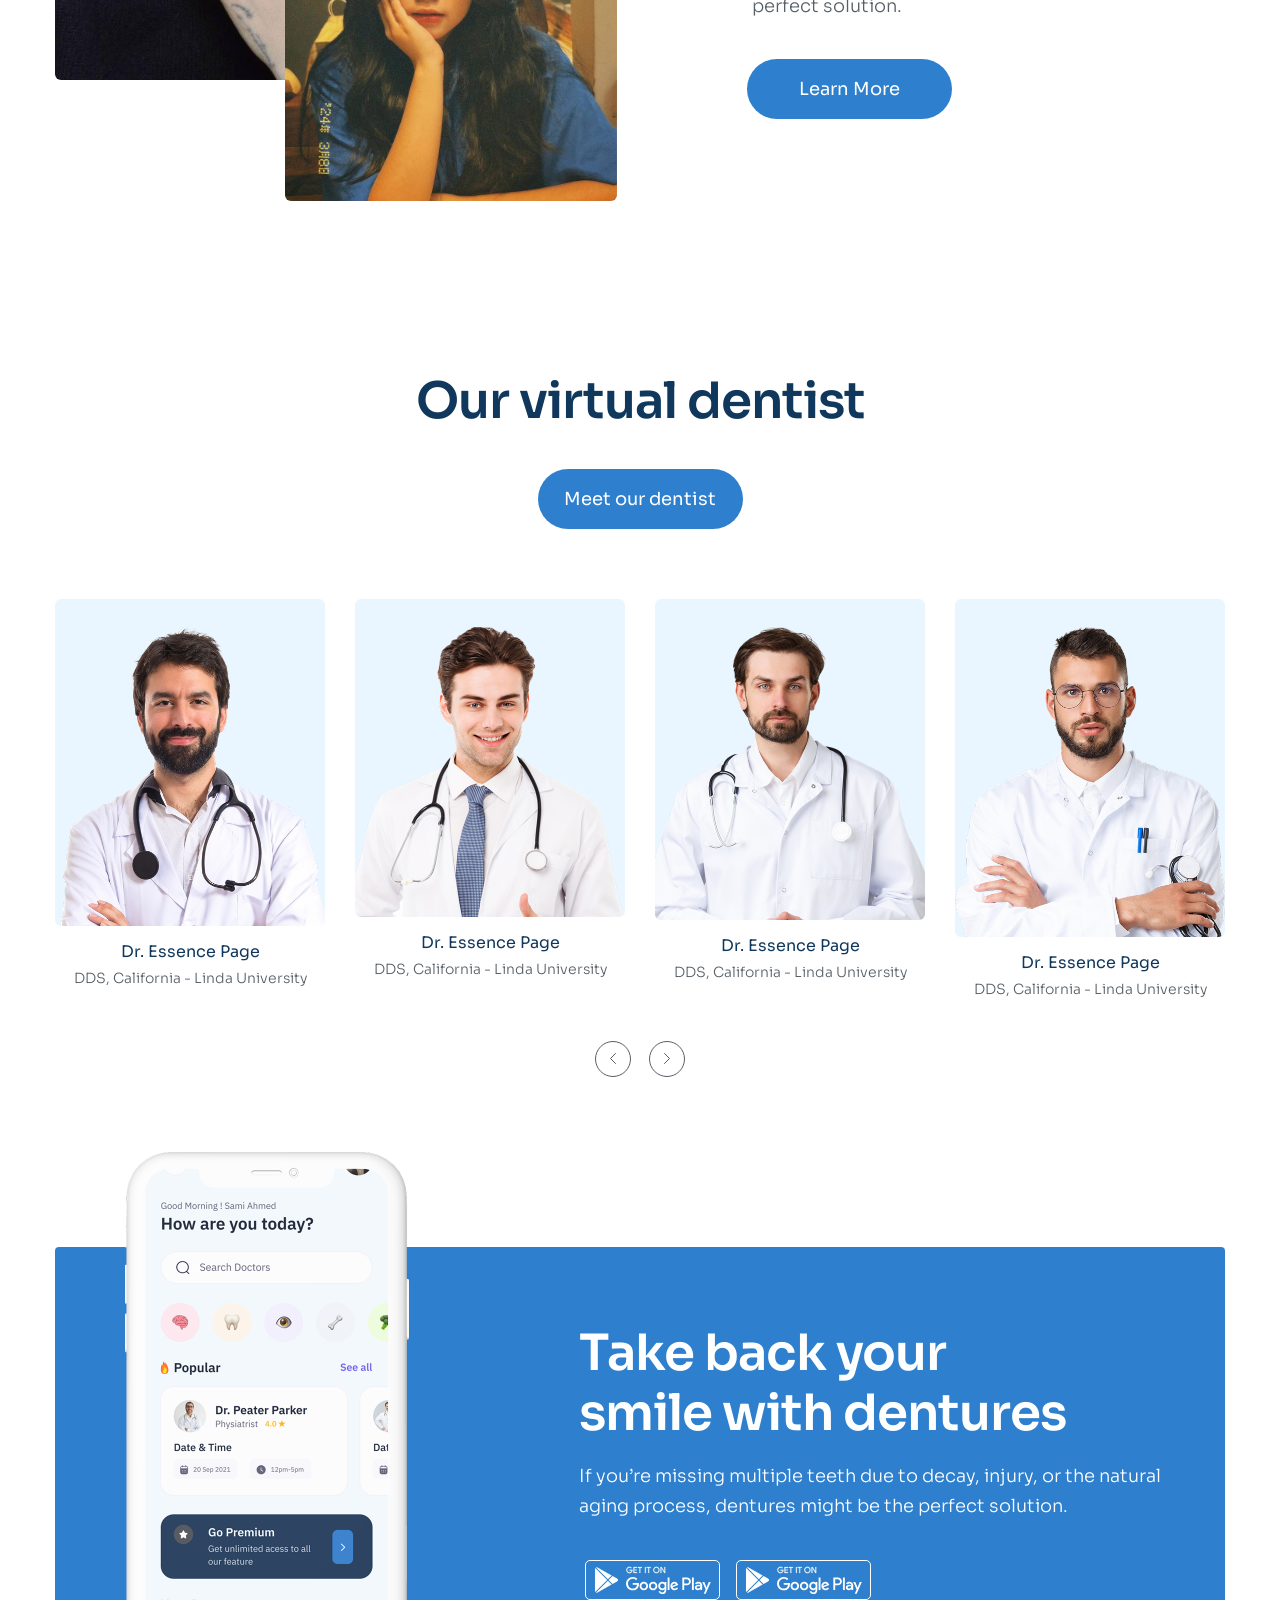
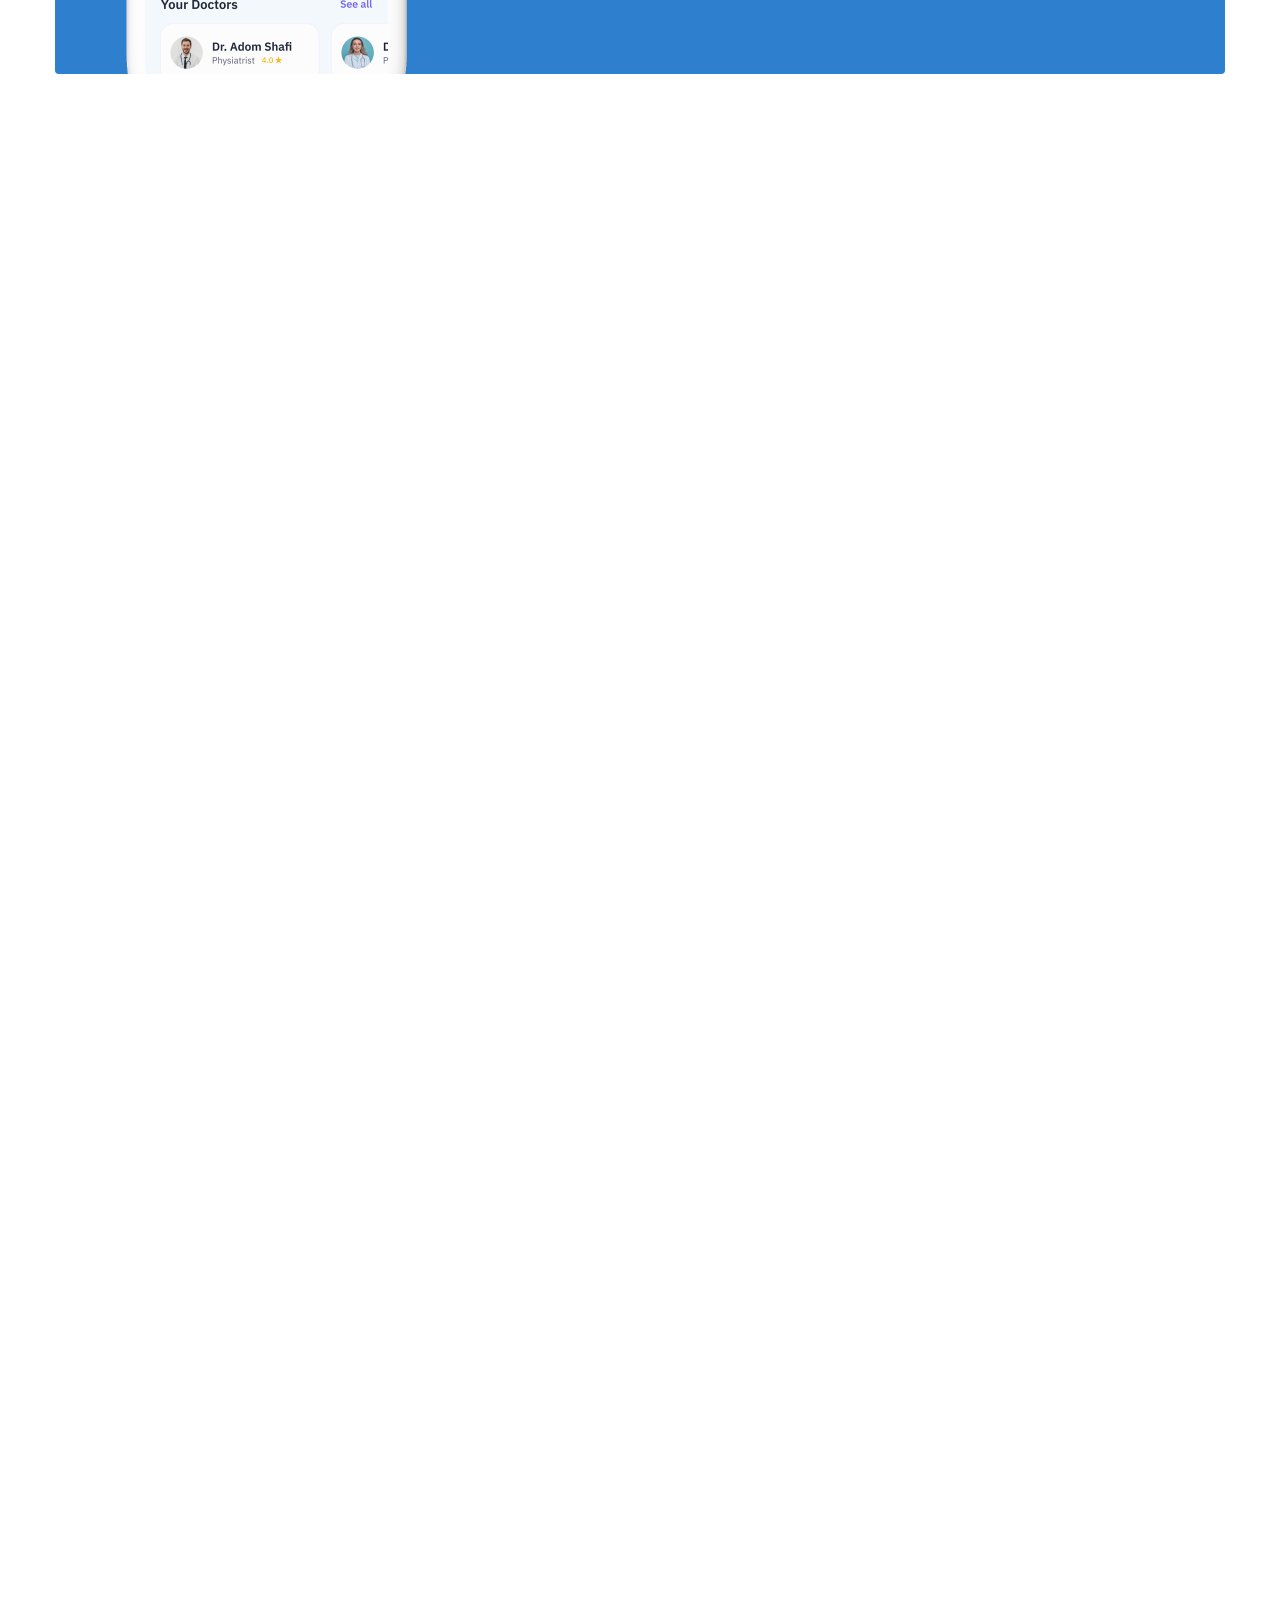
==== commit 8715d367: "feat : add app and styling" ====
--- a/index.html
+++ b/index.html
@@ -459,7 +459,8 @@
                             </svg>
                         </button>
                         <button class="member__control-btn">
-                            <svg class="member__control-btn-nexts"
+                            <svg
+                                class="member__control-btn-nexts"
                                 width="6"
                                 height="11"
                                 viewBox="0 0 6 11"
@@ -477,6 +478,51 @@
                     </div>
                 </div>
             </section>
+
+            <!-- App -->
+
+            <section class="app">
+                <div class="container">
+                    <div class="app__content">
+                        <div class="app__phone">
+                            <figure>
+                                <img
+                                    class="app__phone--img"
+                                    src="./assets/img/app.png"
+                                    alt="phone"
+                                />
+                            </figure>
+                        </div>
+                        <div class="app__phone--text">
+                            <h2 class="app__phone--heading">
+                                Take back your smile with dentures
+                            </h2>
+                            <p class="app__phone--desc">
+                                If you’re missing multiple teeth due to decay,
+                                injury, or the natural aging process, dentures
+                                might be the perfect solution.
+                            </p>
+
+                            <div class="app__download">
+                                <button class="app__download--google">
+                                    <img
+                                        
+                                        src="./assets/img/google.svg"
+                                        alt="google"
+                                    />
+                                </button>
+                                <button class="app__download--apple">
+                                    <img
+                                        
+                                        src="./assets/img/google.svg"
+                                        alt="apple"
+                                    />
+                                </button>
+                            </div>
+                        </div>
+                    </div>
+                </div>
+            </section>
         </main>
     </body>
 </html>
--- a/assets/css/styles.css
+++ b/assets/css/styles.css
@@ -447,7 +447,7 @@
 /* Member */
 
 .member {
-    padding-top: 85px;
+    padding: 85px 0;
 }
 
 .member-header {
@@ -466,6 +466,10 @@
 
 .member__list--item {
     text-align: center;
+}
+
+.member__list--item:hover img {
+    transform: scale(1.1);
 }
 
 .member__list--img {
@@ -479,6 +483,7 @@
 .member__list--img img {
     max-width: 100%;
     display: block;
+    transition: 0.25s;
 }
 
 .member__list--name {
@@ -502,7 +507,7 @@
     text-align: center;
     display: flex;
     justify-content: center;
-   margin-top: 38px;
+    margin-top: 38px;
 }
 
 .member__control-btn {
@@ -516,7 +521,7 @@
     background: #fff;
     outline: none;
     color: #575f66;
-     transition: 0.25s;
+    transition: 0.25s;
 }
 
 .member__control-btn:hover {
@@ -527,5 +532,53 @@
 }
 
 .member__control-btn-nexts {
-    rotate:180deg;
-}
+    rotate: 180deg;
+}
+
+/*App  */
+.app {
+    padding: 85px 0;
+}
+.app__content {
+    display: flex;
+    border-radius: 4px;
+    background: #2e80ce;
+    padding: 0 70px;
+}
+
+.app__phone--img {
+    width: 284px;
+    height: 522px;
+    margin-top: -95px;
+}
+
+.app__phone--text {
+    margin-left: 170px;
+}
+
+.app__phone--heading {
+    color: #fff;
+    font-size: 5rem;
+    font-weight: 600;
+    line-height: 1.2; /* 120% */
+    letter-spacing: -1px;
+    margin: 76px 0 18px;
+    width: 489px;
+}
+
+.app__phone--desc {
+    color: #fff;
+    font-size: 1.8rem;
+    margin-bottom: 38px;
+    font-weight: 300;
+    line-height: 1.67; /* 166.667% */
+    width: 586px;
+}
+
+.app__download--google,
+.app__download--apple {
+    
+    background: transparent;
+    outline: none;
+    border: none;
+}
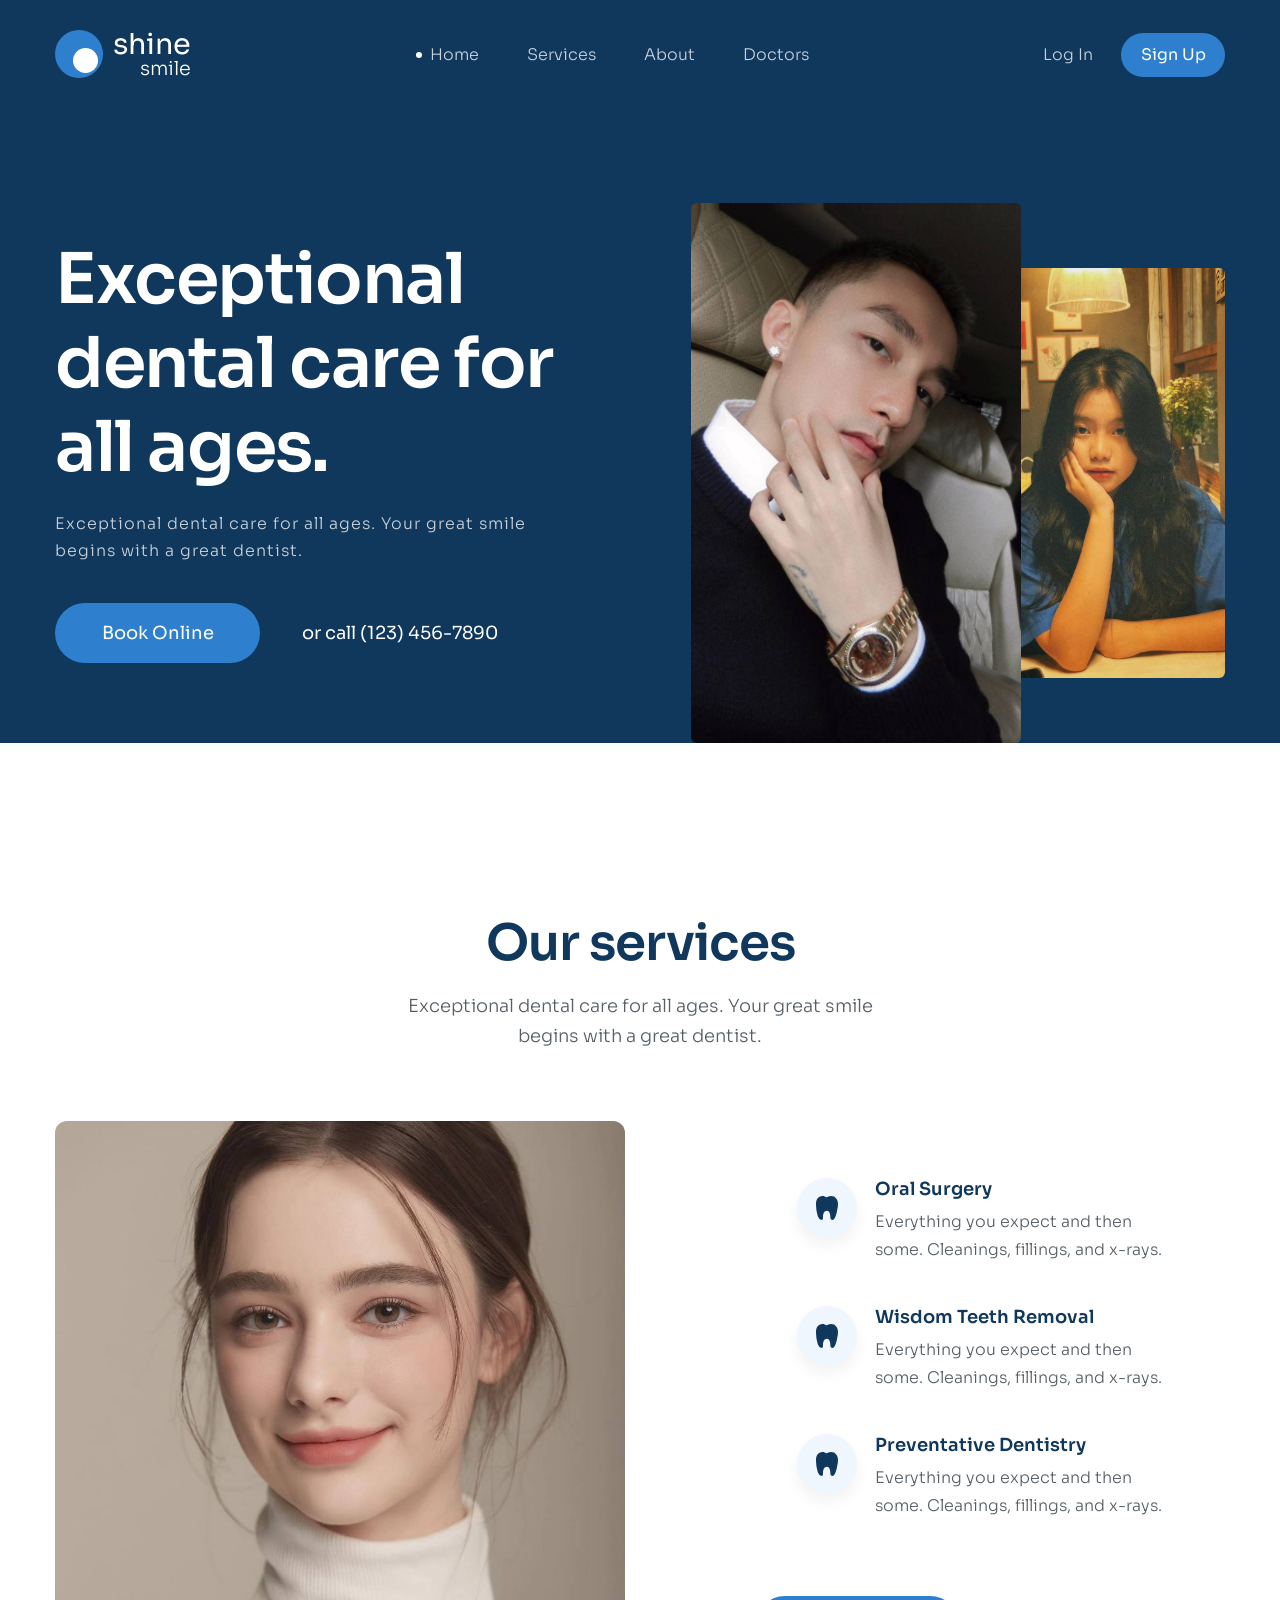
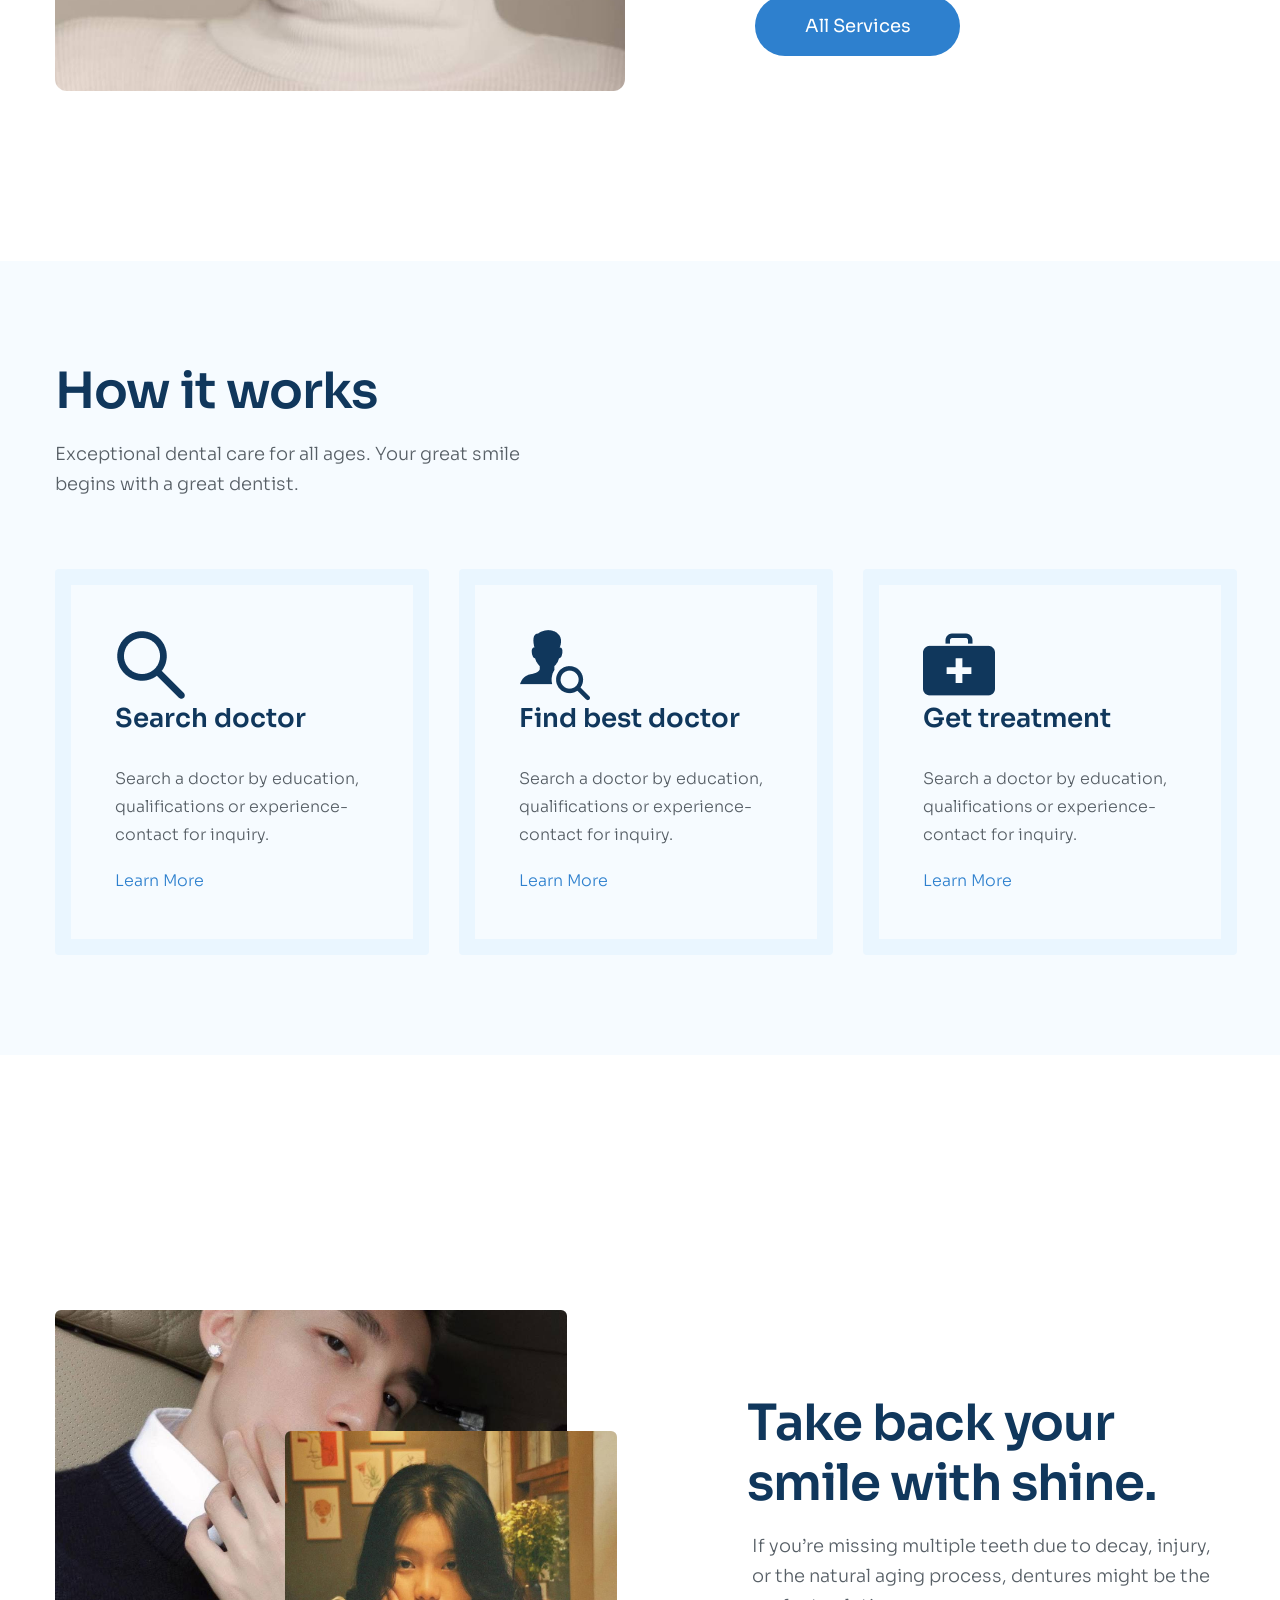
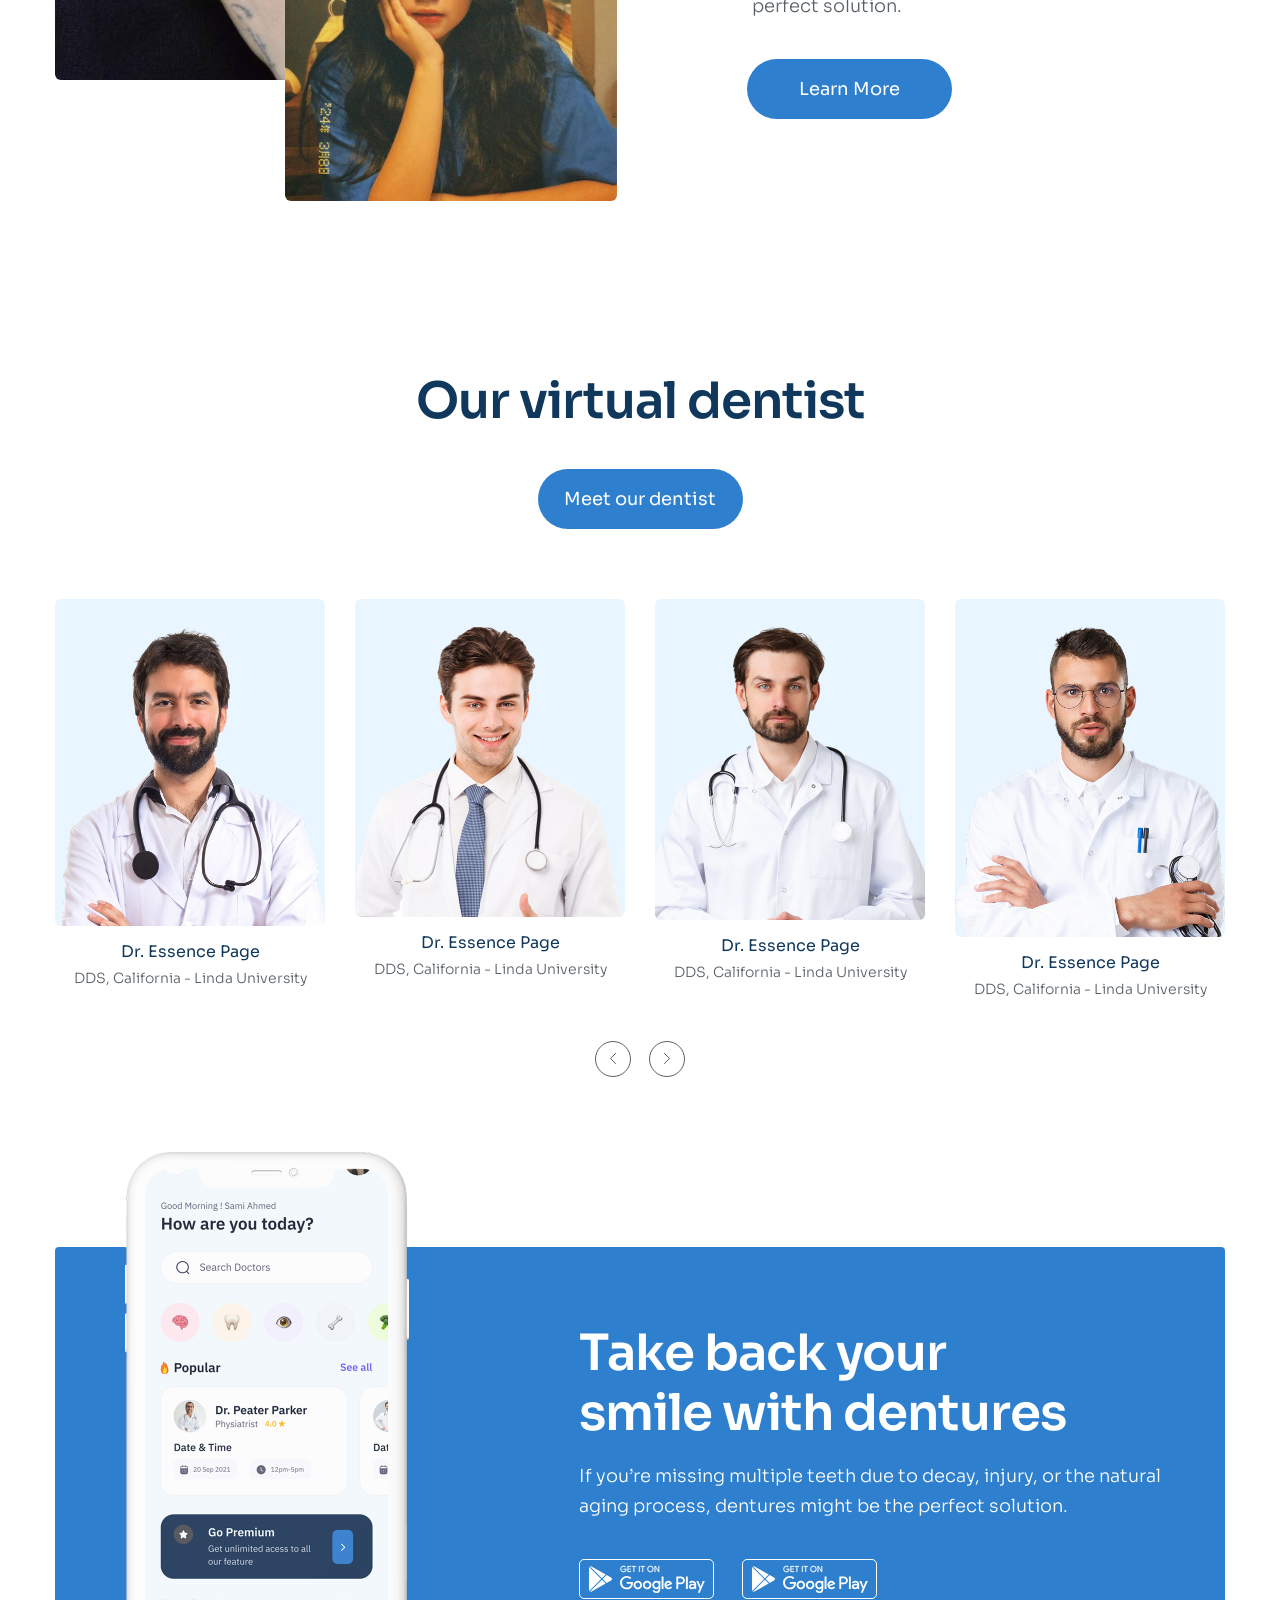
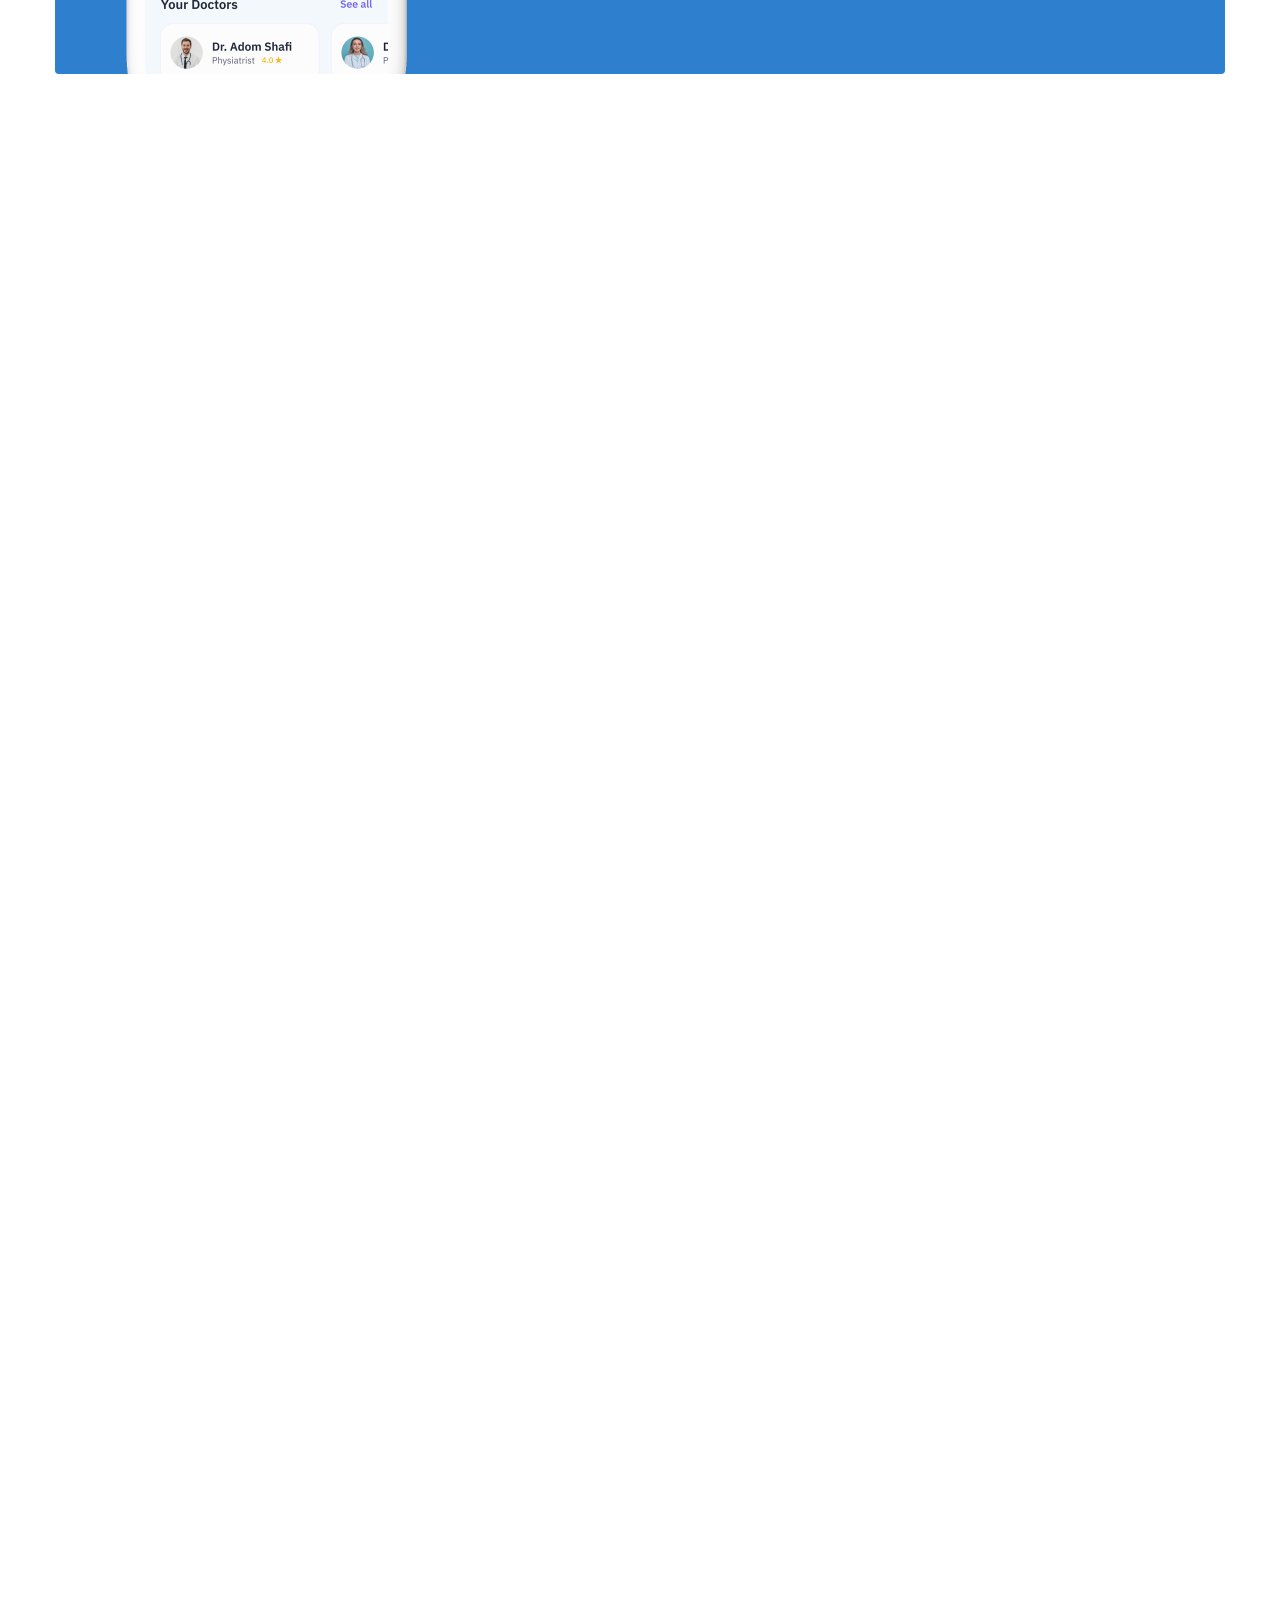
==== commit e22dfcf9: "refactor: replace button with anchor tag for links" ====
--- a/index.html
+++ b/index.html
@@ -504,20 +504,20 @@
                             </p>
 
                             <div class="app__download">
-                                <button class="app__download--google">
+                                <a href="#!" class="app__download--google">
                                     <img
                                         
                                         src="./assets/img/google.svg"
                                         alt="google"
                                     />
-                                </button>
-                                <button class="app__download--apple">
+                                </a>
+                                <a href="#!" class="app__download--apple">
                                     <img
                                         
                                         src="./assets/img/google.svg"
                                         alt="apple"
                                     />
-                                </button>
+                                </a>
                             </div>
                         </div>
                     </div>
--- a/assets/css/styles.css
+++ b/assets/css/styles.css
@@ -447,7 +447,7 @@
 /* Member */
 
 .member {
-    padding: 85px 0;
+    padding-top: 85px;
 }
 
 .member-header {
@@ -537,7 +537,7 @@
 
 /*App  */
 .app {
-    padding: 85px 0;
+    margin-top: 170px;
 }
 .app__content {
     display: flex;
@@ -575,10 +575,7 @@
     width: 586px;
 }
 
-.app__download--google,
-.app__download--apple {
-    
-    background: transparent;
-    outline: none;
-    border: none;
-}
+.app__download {
+    column-gap: 28px;
+    display: flex;
+}
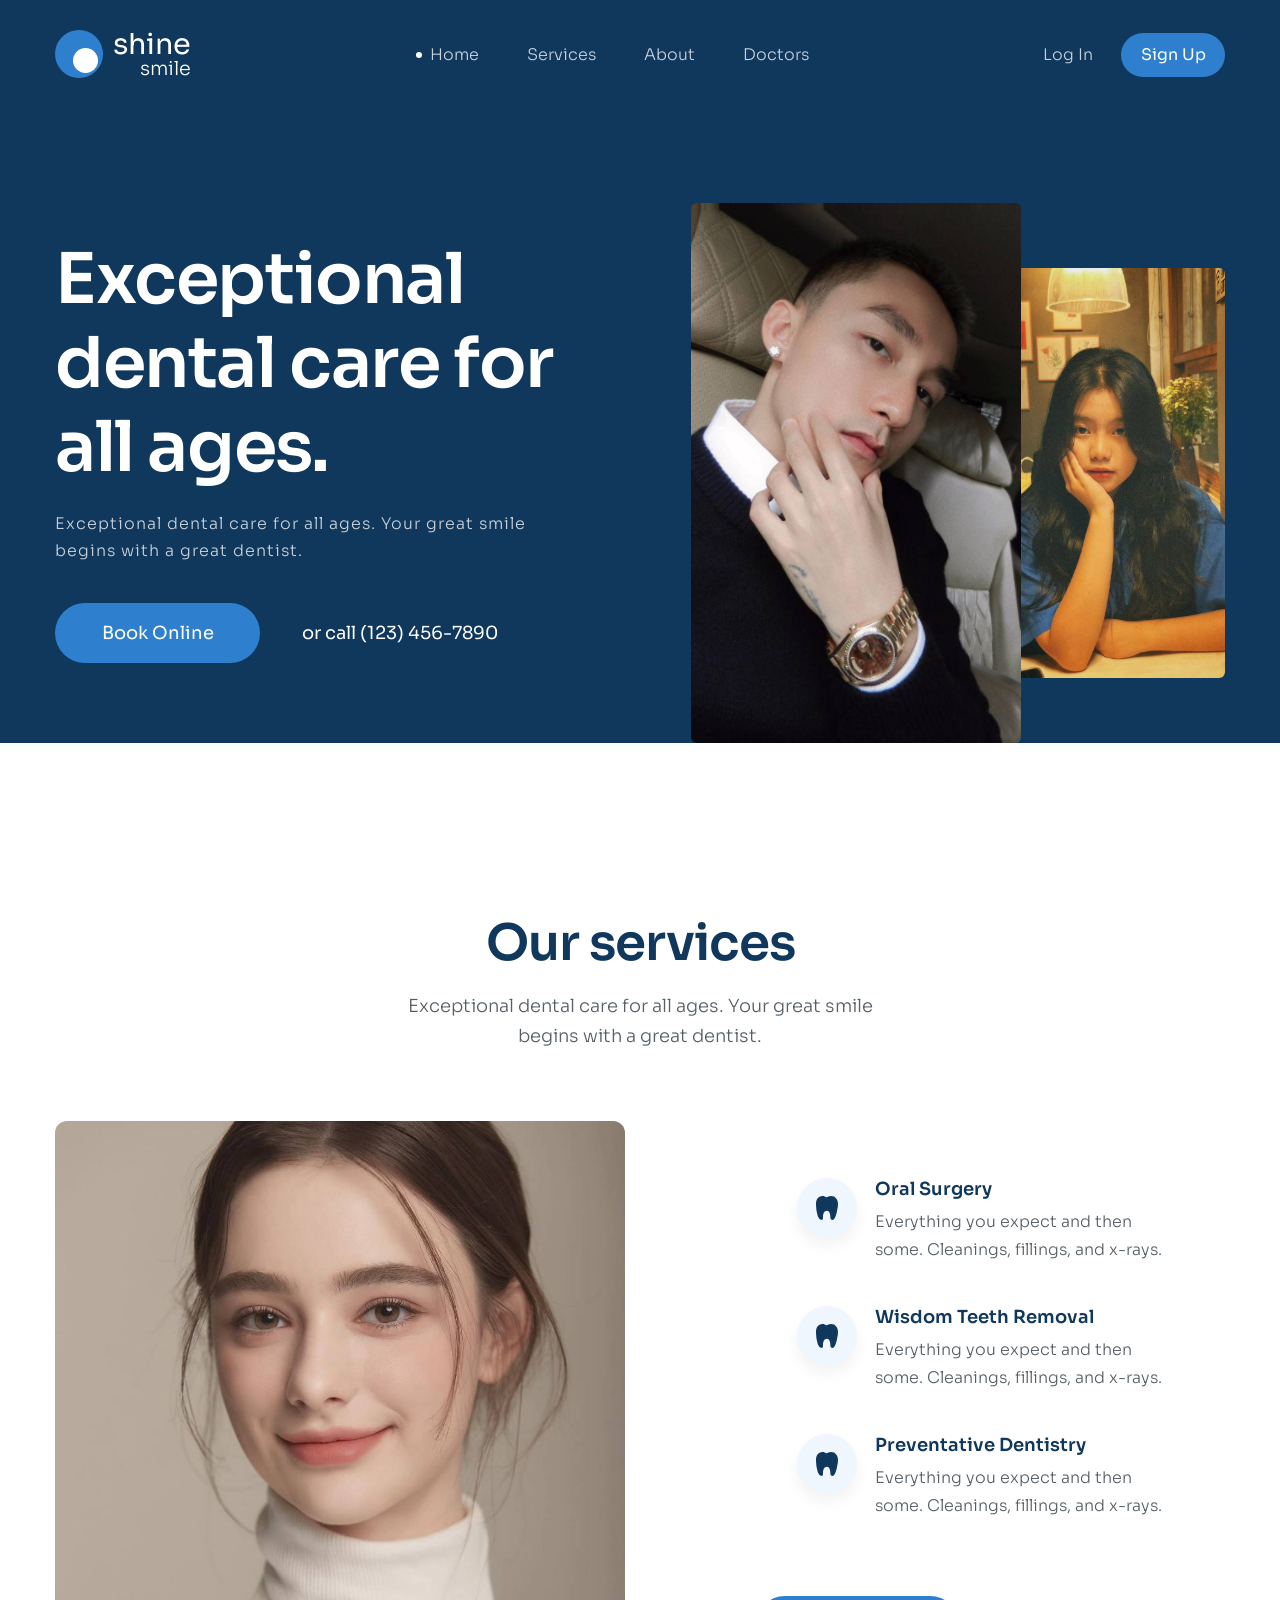
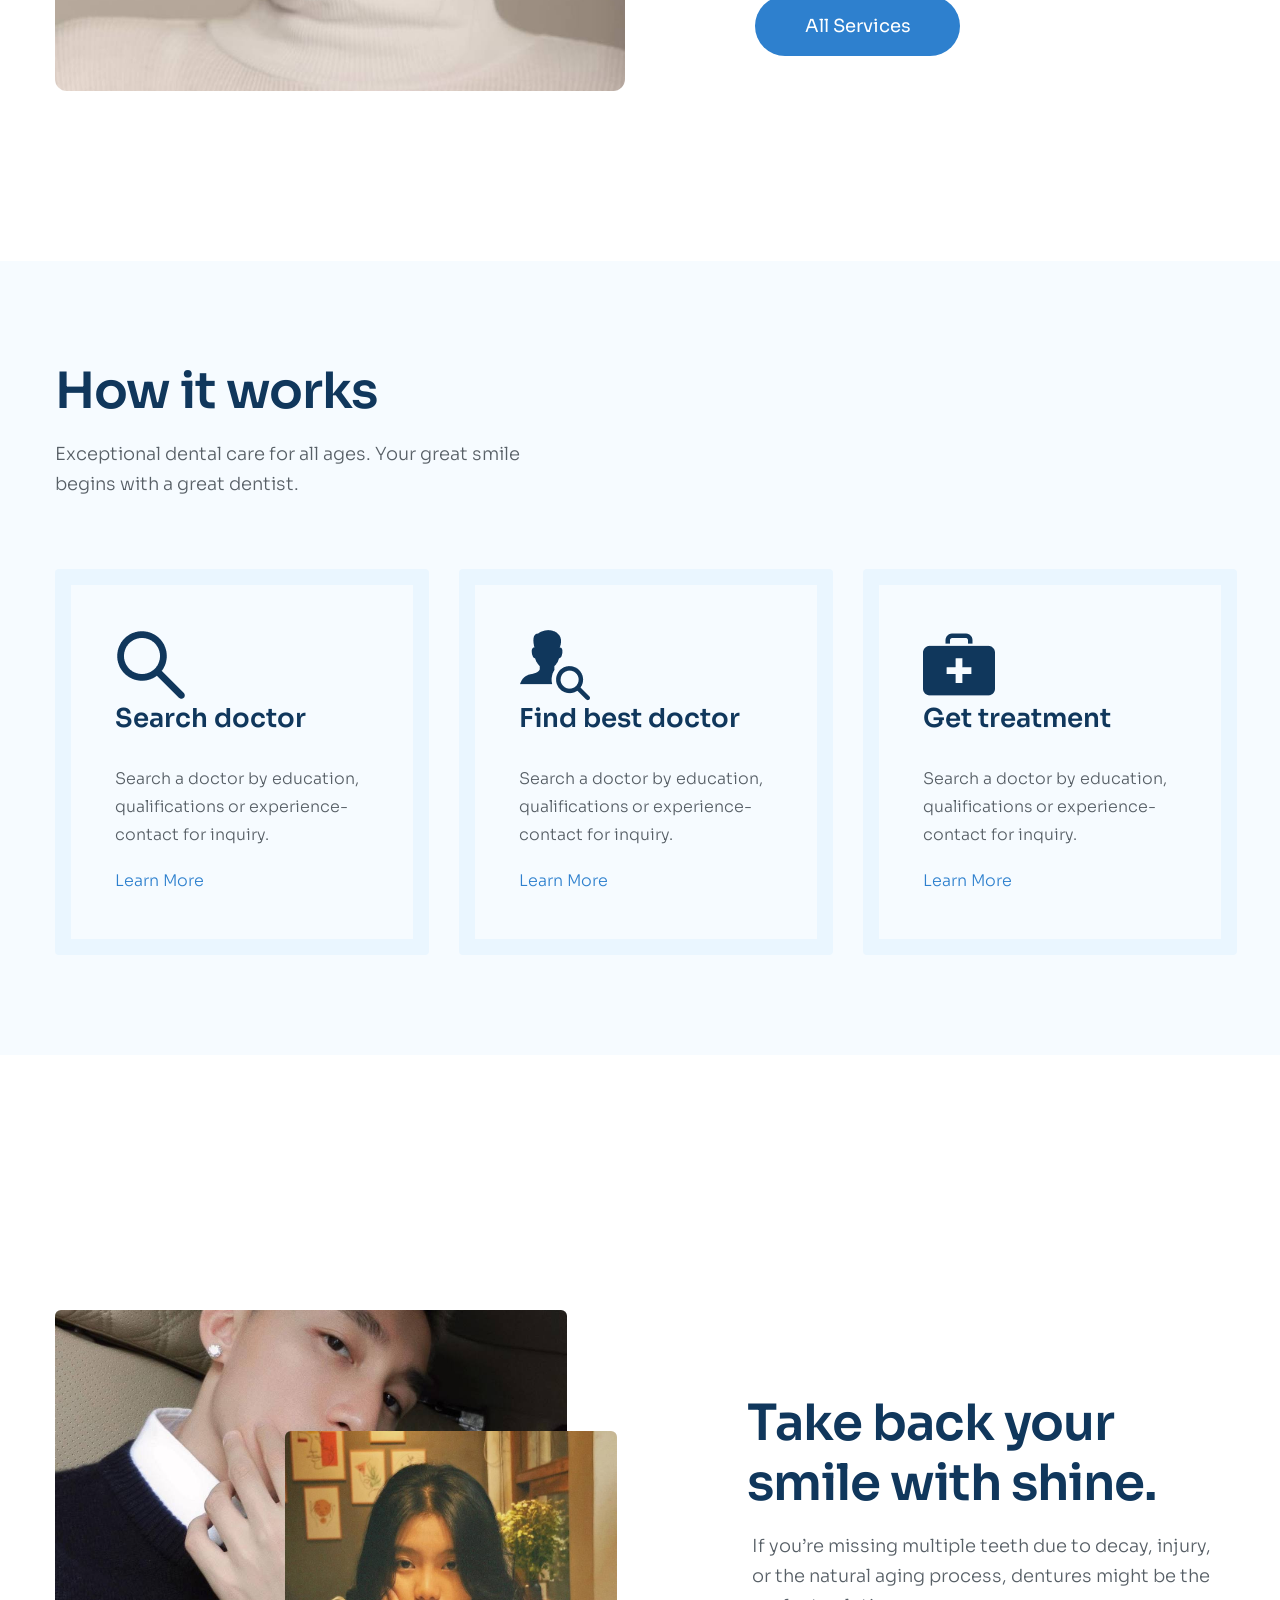
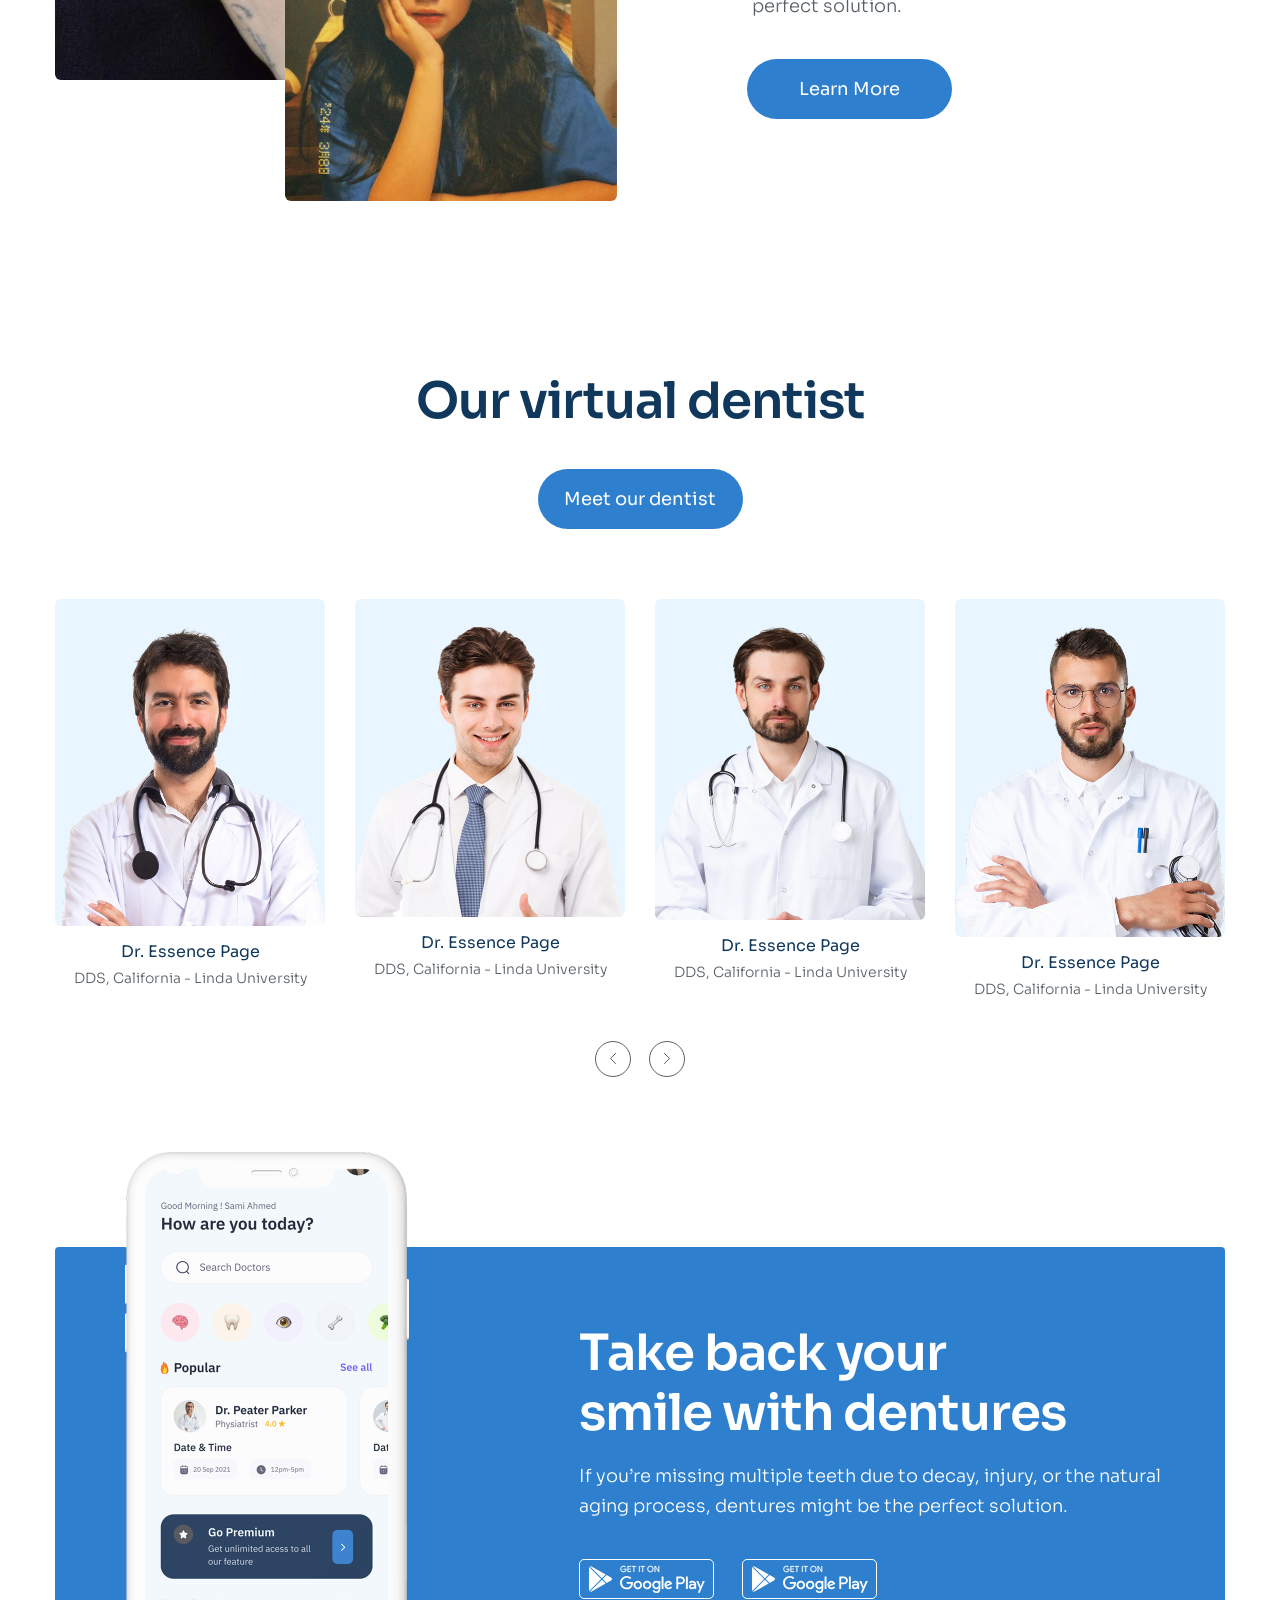
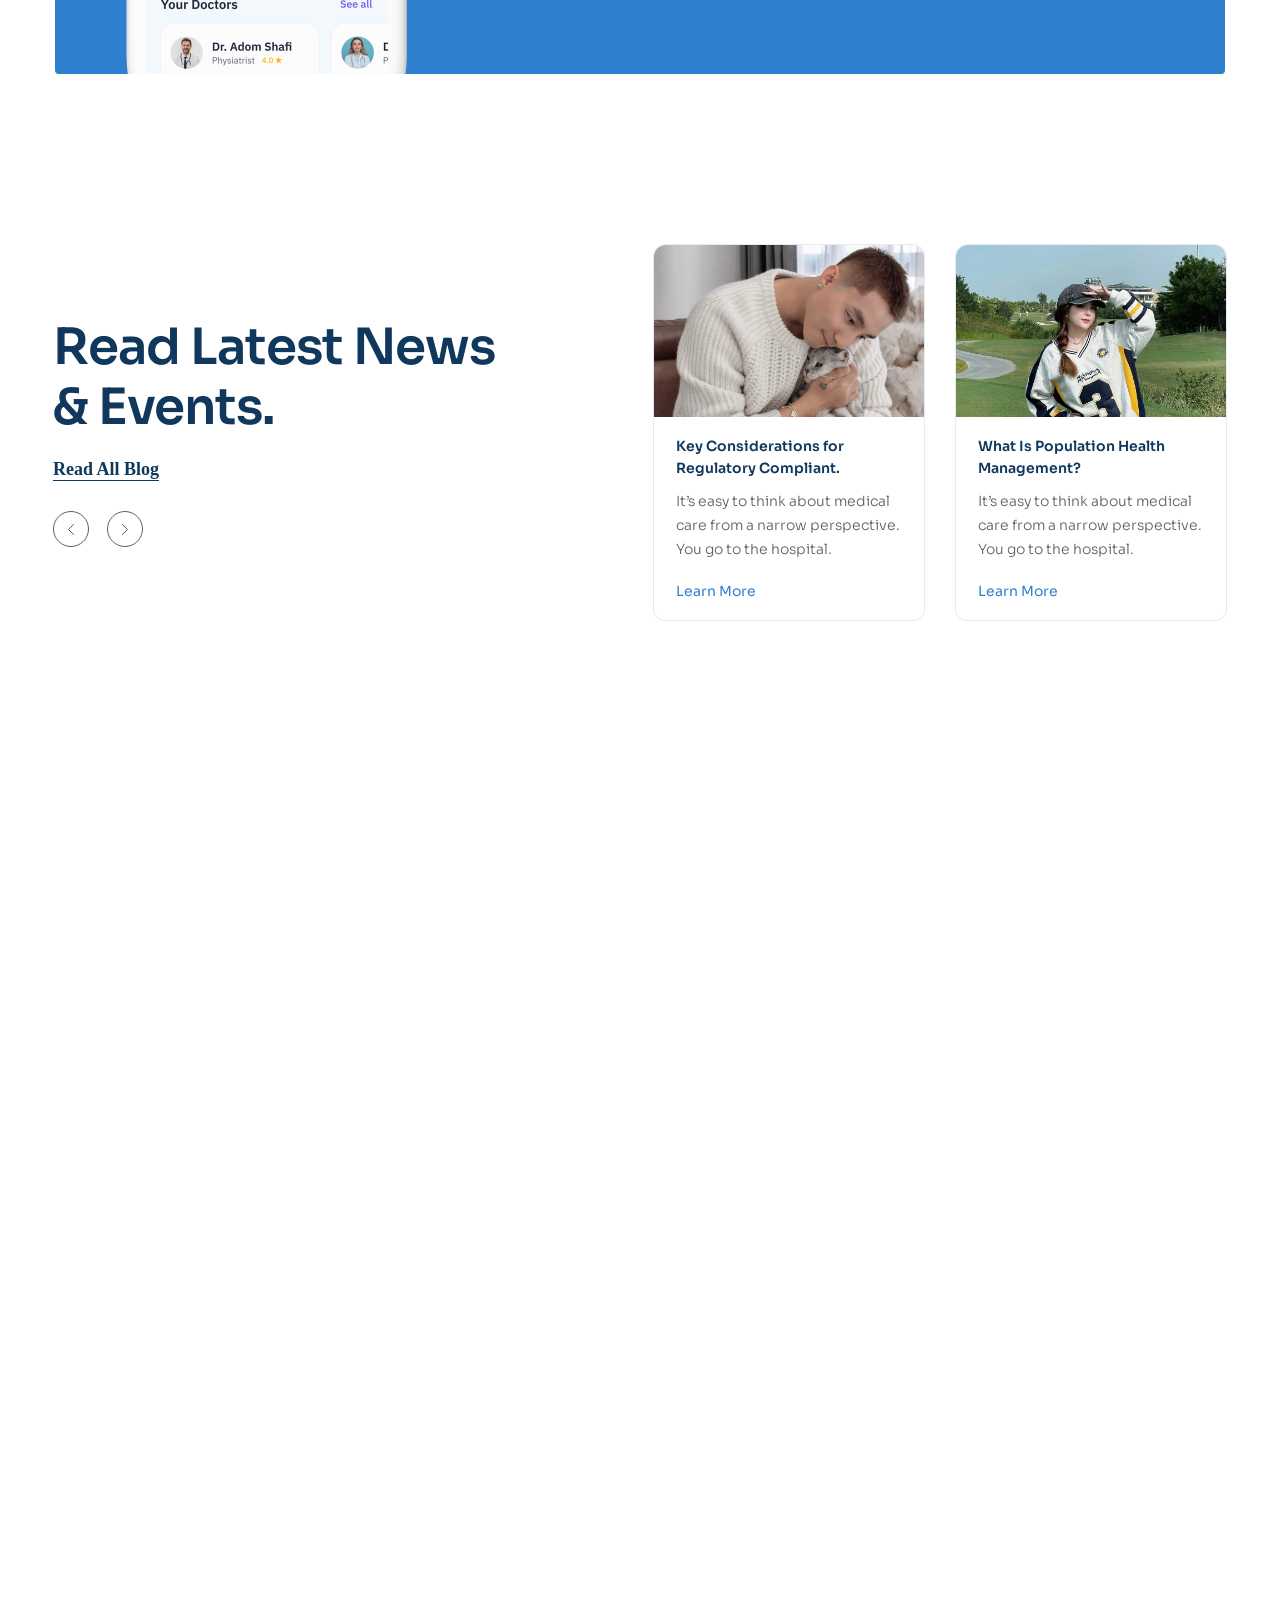
==== commit d508ff1a: "feat: add news and styling" ====
--- a/index.html
+++ b/index.html
@@ -506,18 +506,114 @@
                             <div class="app__download">
                                 <a href="#!" class="app__download--google">
                                     <img
-                                        
                                         src="./assets/img/google.svg"
                                         alt="google"
                                     />
                                 </a>
                                 <a href="#!" class="app__download--apple">
                                     <img
-                                        
                                         src="./assets/img/google.svg"
                                         alt="apple"
                                     />
                                 </a>
+                            </div>
+                        </div>
+                    </div>
+                </div>
+            </section>
+
+            <!-- News -->
+
+            <section class="news">
+                <div class="container">
+                    <div class="news__content">
+                        <div class="news__blog">
+                            <h2 class="news__heading section__heading">
+                                Read Latest News & Events.
+                            </h2>
+                            <a href="#!" class="news__blog--all"
+                                >Read All Blog</a
+                            >
+                            <div class="news__control">
+                                <button class="news__control-btn">
+                                    <svg
+                                        width="6"
+                                        height="11"
+                                        viewBox="0 0 6 11"
+                                        fill="none"
+                                        xmlns="http://www.w3.org/2000/svg"
+                                    >
+                                        <path
+                                            d="M5.5 0.5L0.5 5.5L5.5 10.5"
+                                            stroke="currentColor"
+                                            stroke-linecap="round"
+                                            stroke-linejoin="round"
+                                        />
+                                    </svg>
+                                </button>
+                                <button class="news__control-btn">
+                                    <svg
+                                        class="news__control-btn-nexts"
+                                        width="6"
+                                        height="11"
+                                        viewBox="0 0 6 11"
+                                        fill="none"
+                                        xmlns="http://www.w3.org/2000/svg"
+                                    >
+                                        <path
+                                            d="M5.5 0.5L0.5 5.5L5.5 10.5"
+                                            stroke="currentColor"
+                                            stroke-linecap="round"
+                                            stroke-linejoin="round"
+                                        />
+                                    </svg>
+                                </button>
+                            </div>
+                        </div>
+
+                        <div class="news__events">
+                            <div class="news__item">
+                                <div class="news__item-left">
+                                    <img
+                                        class="news__item--img"
+                                        src="./assets/img/4.jpg"
+                                        alt="event"
+                                    />
+
+                                    <h3 class="news__event--title">
+                                        Key Considerations for Regulatory
+                                        Compliant.
+                                    </h3>
+                                    <p class="news__event--desc">
+                                        It’s easy to think about medical care
+                                        from a narrow perspective. You go to the
+                                        hospital.
+                                    </p>
+
+                                    <a href="#!" class="news__more"
+                                        >Learn More</a
+                                    >
+                                </div>
+                                <div class="news__item-right">
+                                    <img
+                                        class="news__item--img"
+                                        src="./assets/img/5.jpg"
+                                        alt="event"
+                                    />
+
+                                    <h3 class="news__event--title">
+                                        What Is Population Health Management?
+                                    </h3>
+                                    <p class="news__event--desc">
+                                        It’s easy to think about medical care
+                                        from a narrow perspective. You go to the
+                                        hospital.
+                                    </p>
+
+                                    <a href="#!" class="news__more"
+                                        >Learn More</a
+                                    >
+                                </div>
                             </div>
                         </div>
                     </div>
--- a/assets/css/styles.css
+++ b/assets/css/styles.css
@@ -99,7 +99,7 @@
 .logo__circle::before {
     width: 3em;
     height: 3em;
-    background: #2e80ce;
+    background: var(--primery-coler);
 }
 
 .logo__circle::after {
@@ -345,7 +345,7 @@
 
 .services__item:hover .services__item--icon {
     background: #fff;
-    color: #2e80ce;
+    color: var(--primery-coler);
 }
 
 /* Work */
@@ -525,9 +525,9 @@
 }
 
 .member__control-btn:hover {
-    background: #2e80ce;
+    background: var(--primery-coler);
     color: #ffffff;
-    border-color: #2e80ce;
+    border-color: var(--primery-coler);
     cursor: pointer;
 }
 
@@ -542,7 +542,7 @@
 .app__content {
     display: flex;
     border-radius: 4px;
-    background: #2e80ce;
+    background: var(--primery-coler);
     padding: 0 70px;
 }
 
@@ -579,3 +579,132 @@
     column-gap: 28px;
     display: flex;
 }
+/* News */
+.news {
+    margin-top: 170px;
+}
+
+.news__content {
+    display: flex;
+    align-items: center;
+    justify-content: center;
+}
+
+.news__heading {
+    width: 470px;
+}
+
+.news__blog--all {
+    color: var(--header-bg);
+    font-family: Inter;
+    font-size: 1.8rem;
+    font-weight: 600;
+    line-height: 1.56; /* 155.556% */
+    text-decoration-line: underline;
+    text-underline-offset: 5px;
+    margin-top: 10px;
+}
+
+.news__control-btn {
+    display: flex;
+    justify-content: center;
+    align-items: center;
+    width: 36px;
+    height: 36px;
+    border: 1px solid #575f66;
+    border-radius: 50%;
+    background: #fff;
+    outline: none;
+    color: #575f66;
+    transition: 0.25s;
+}
+
+.news__control {
+    display: flex;
+    column-gap: 18px;
+    margin-top: 28px;
+}
+
+.news__control-btn:hover {
+    background: var(--primery-coler);
+    color: #ffffff;
+    border-color: var(--primery-coler);
+    cursor: pointer;
+}
+
+.news__control-btn-nexts {
+    rotate: 180deg;
+}
+
+.news__events {
+    margin-left: 130px;
+}
+
+.news__item--img {
+    width: 270px;
+    height: 172px;
+    border-radius: 12px 12px 0 0;
+}
+
+.news__item {
+    display: grid;
+    grid-template-columns: repeat(2, 1fr);
+    column-gap: 30px;
+}
+
+.news__item-left {
+    grid-column: 1;
+    border-radius: 12px;
+    border: 1px solid #e8ebee;
+    background: #fff;
+}
+
+.news__item-right {
+    grid-column: 2;
+    border-radius: 12px;
+    border: 1px solid #e8ebee;
+    background: #fff;
+}
+
+.news__event--title {
+    color: var(--header-bg);
+    width: 224px;
+    font-size: 1.4rem;
+    margin: 18px 22px 10px 22px;
+    font-weight: 600;
+    line-height: 1.62; /* 162.5% */
+}
+
+.news__event--desc {
+    color: #575f66;
+    width: 226px;
+    font-size: 1.4rem;
+    margin: 0 22px;
+    font-weight: 300;
+    line-height: 1.71; /* 171.429% */
+}
+
+.news__more {
+    color: var(--primery-coler);
+    margin-top: 12px;
+    font-size: 14px;
+    font-weight: 400;
+    margin: 22px 0 22px 22px;
+    display: block;
+}
+
+.news__item-left:hover {
+    border-radius: 12px;
+    background: #fff;
+    box-shadow: 0 18px 50px 0 rgba(0, 0, 0, 0.05);
+    border-color: #fff;
+    transition: 0.25s;
+}
+
+.news__item-right:hover {
+    border-radius: 12px;
+    background: #fff;
+    box-shadow: 0 18px 50px 0 rgba(0, 0, 0, 0.05);
+    border-color: #fff;
+    transition: 0.25s;
+}
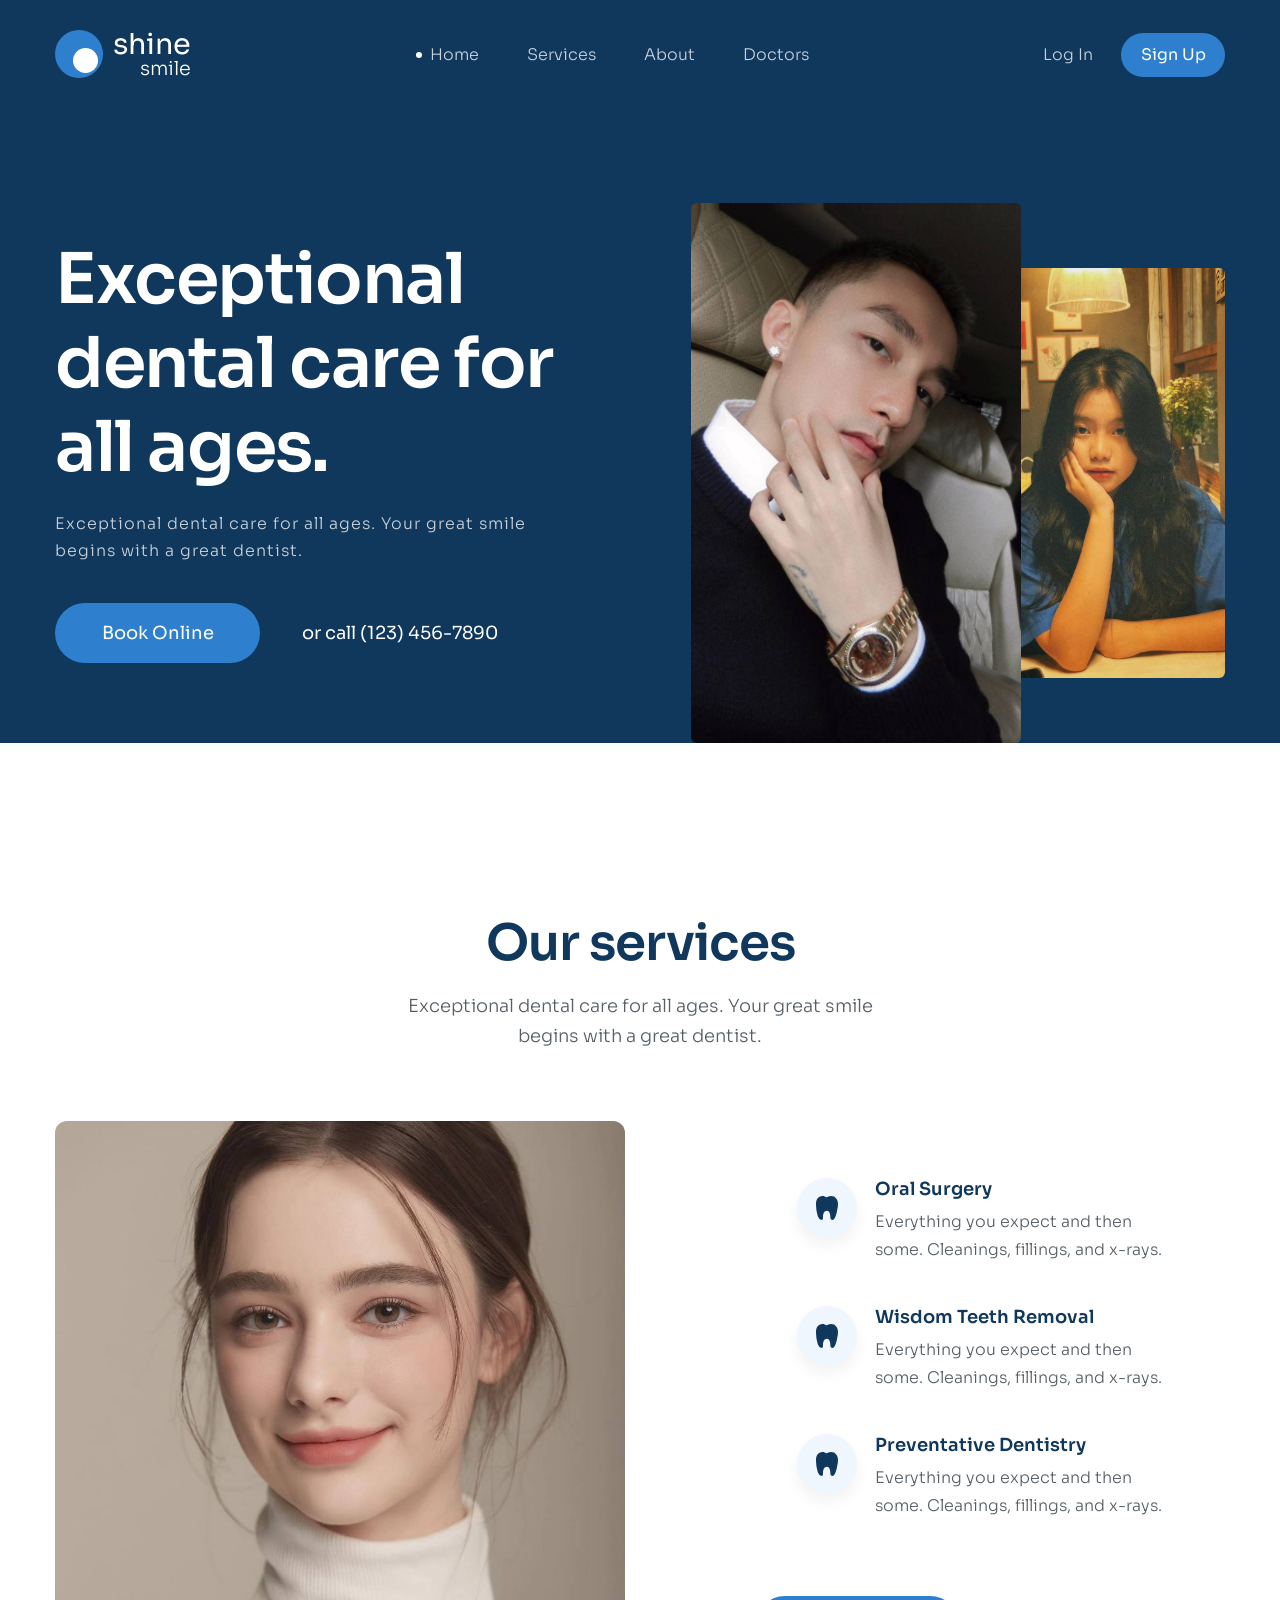
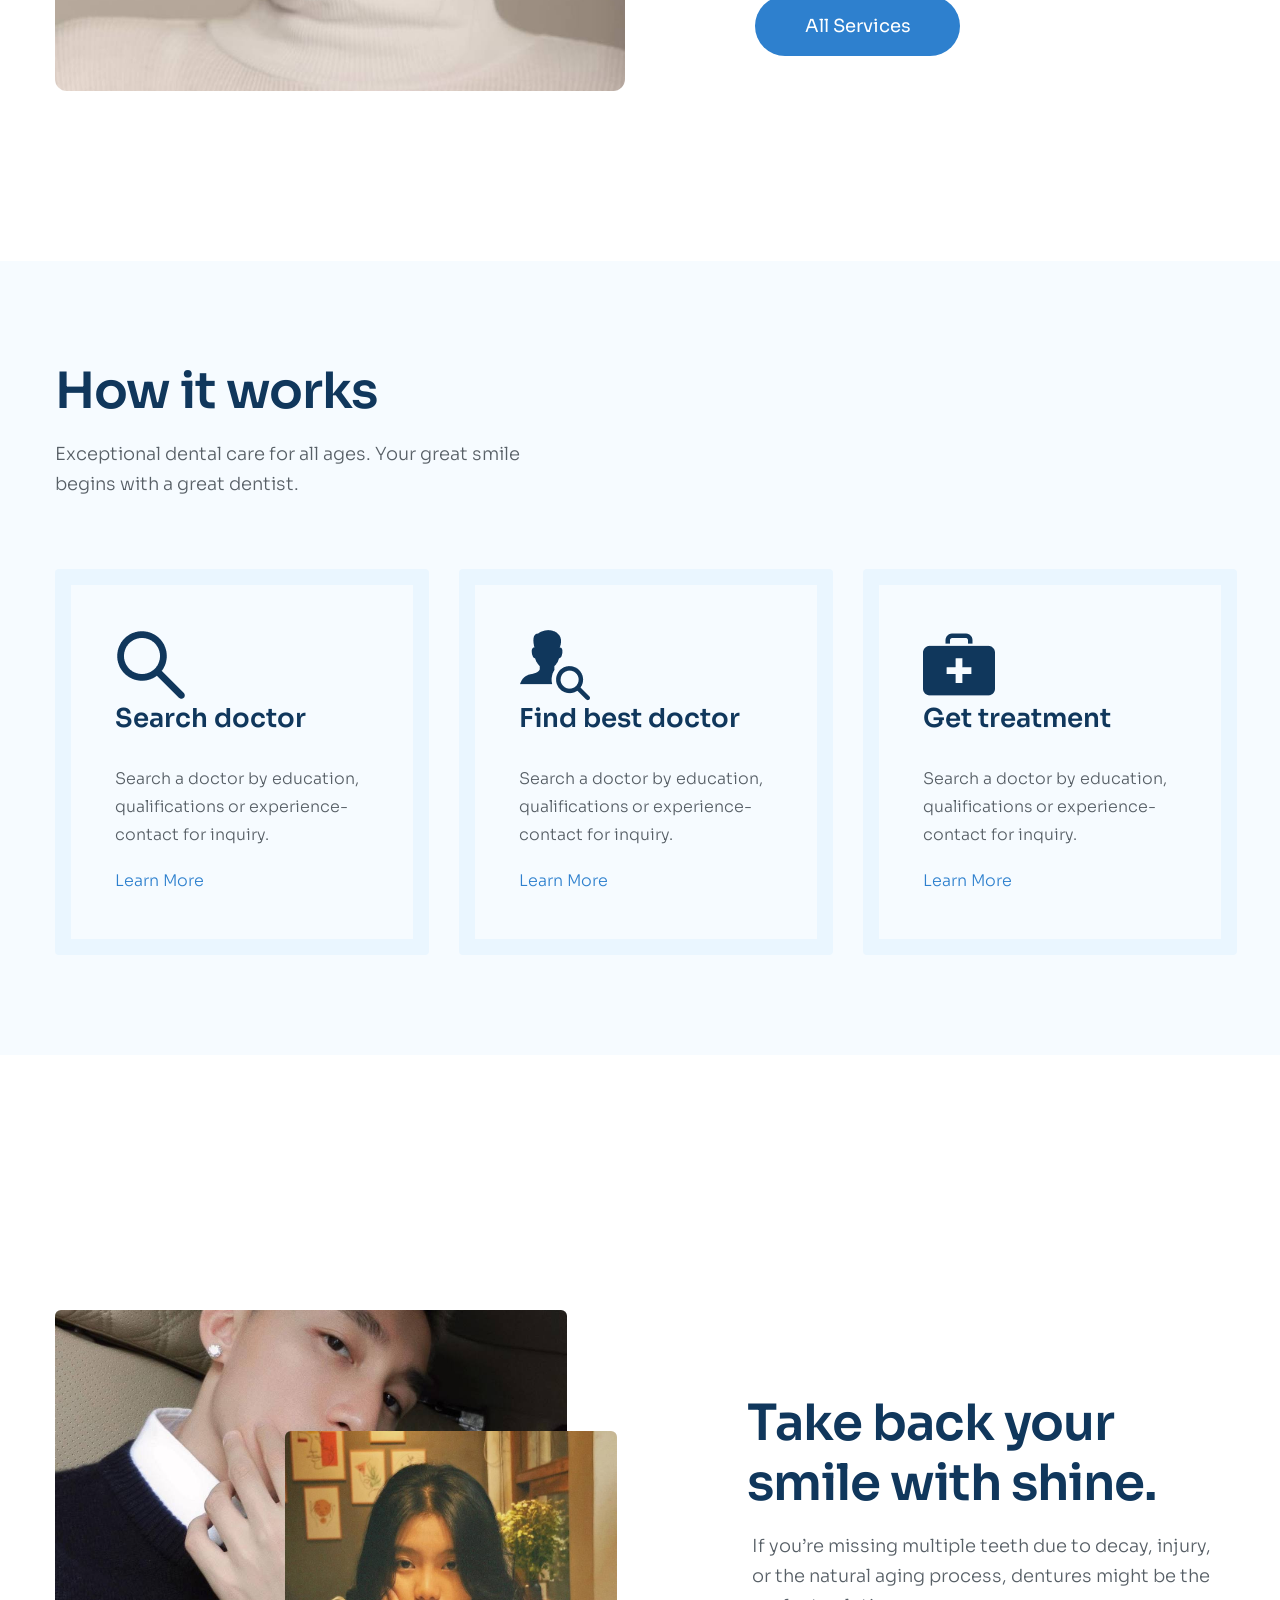
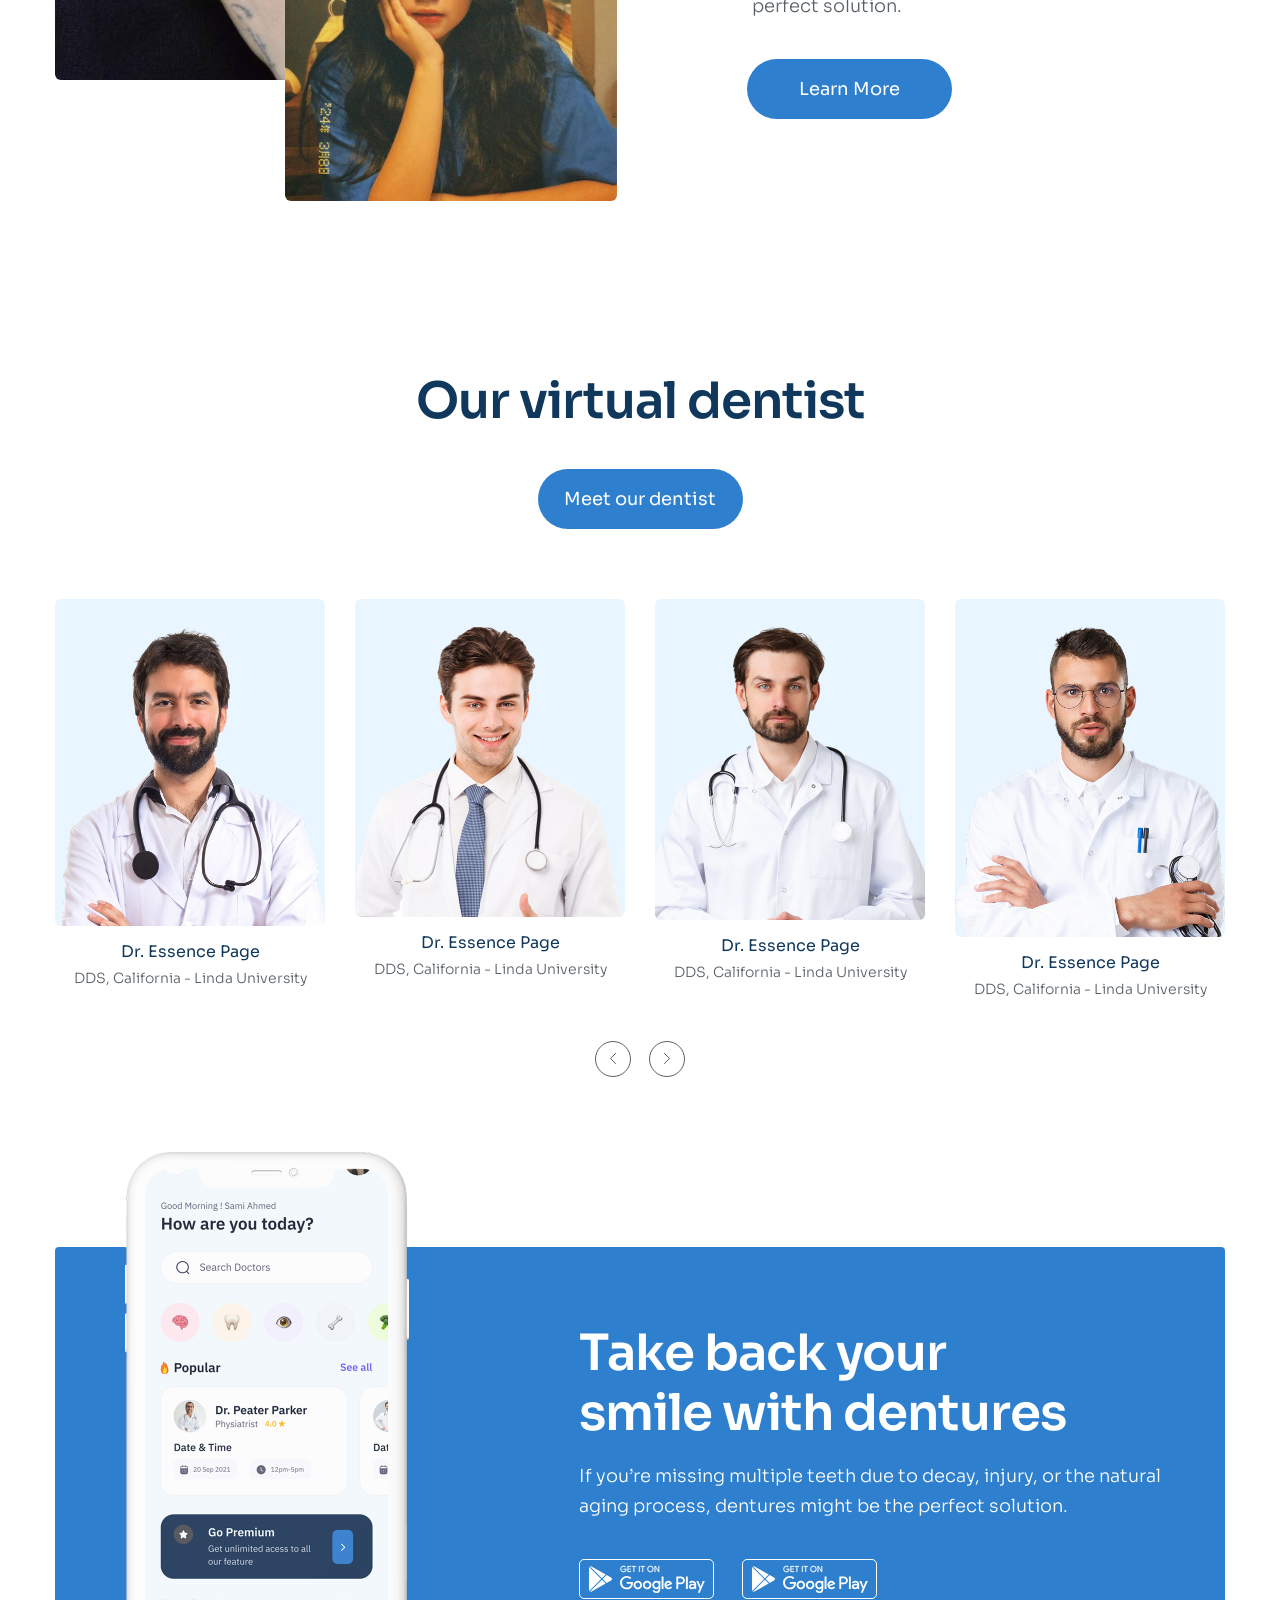
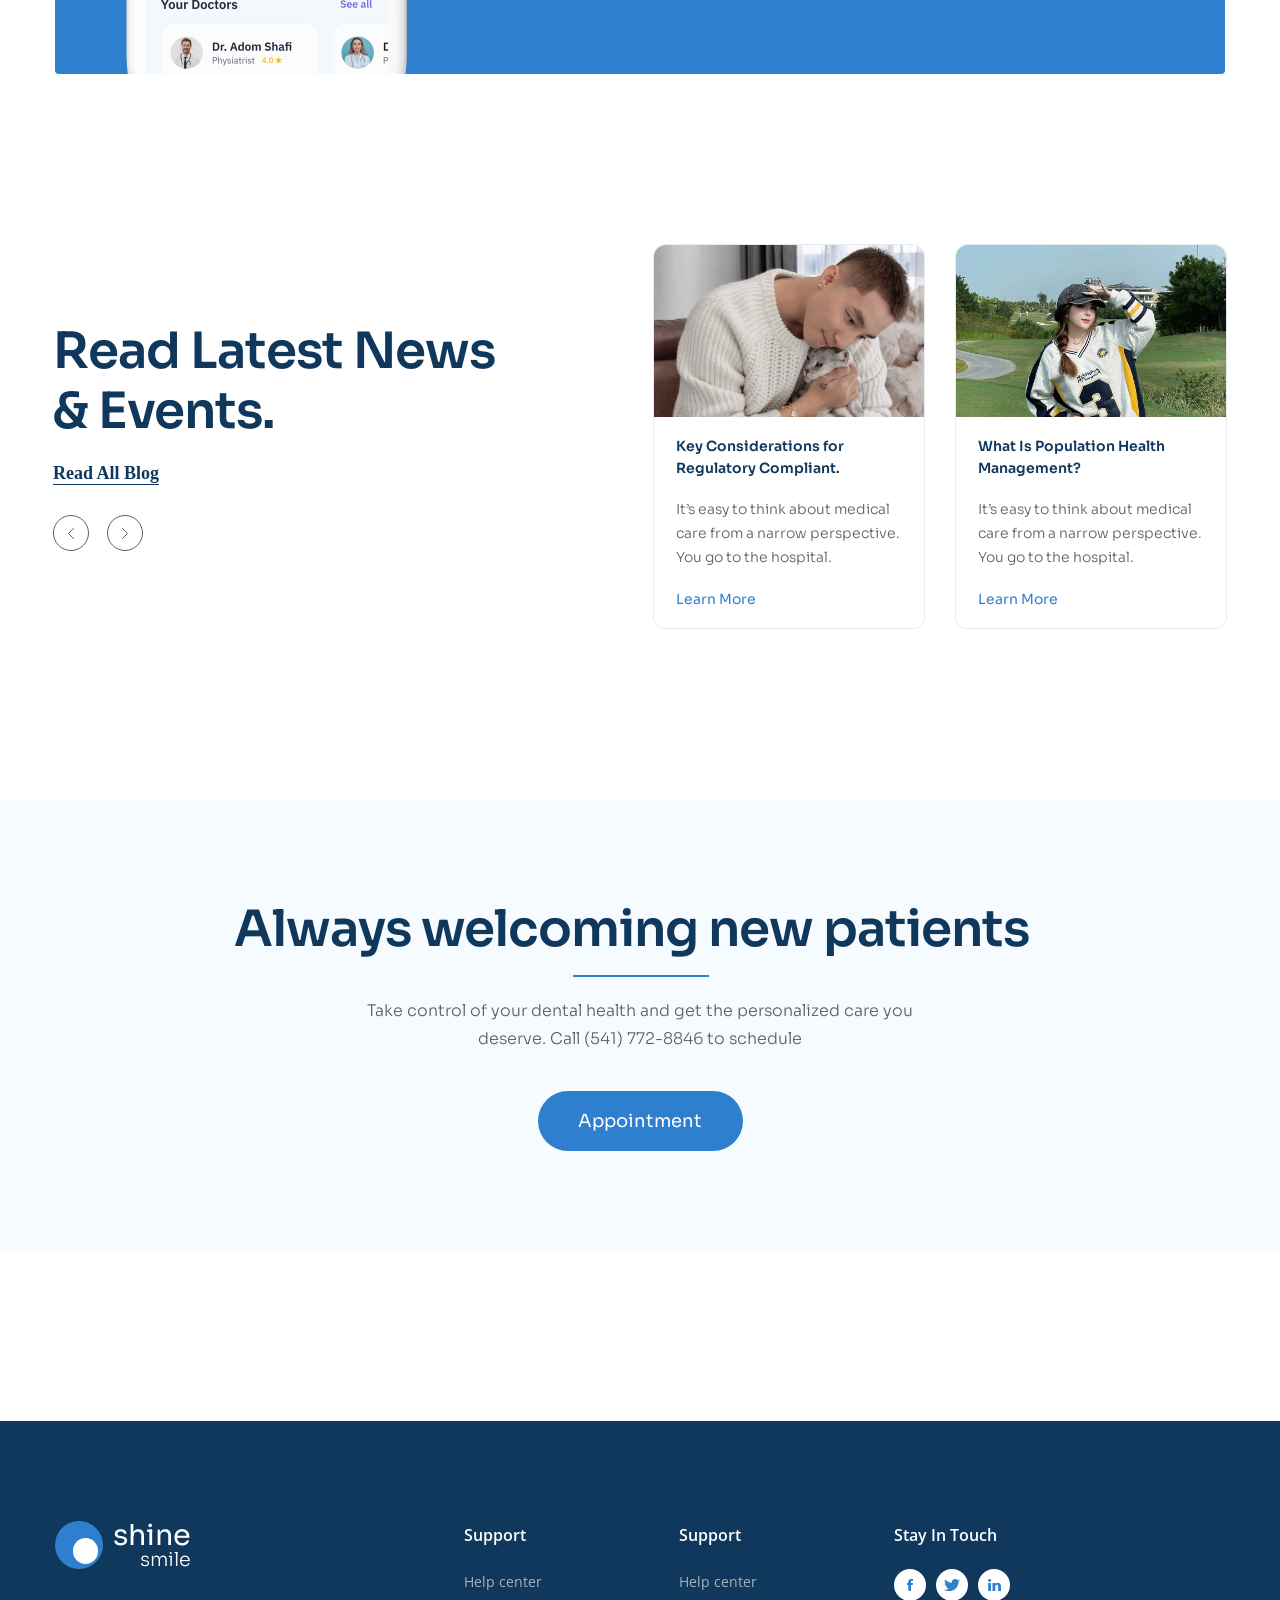
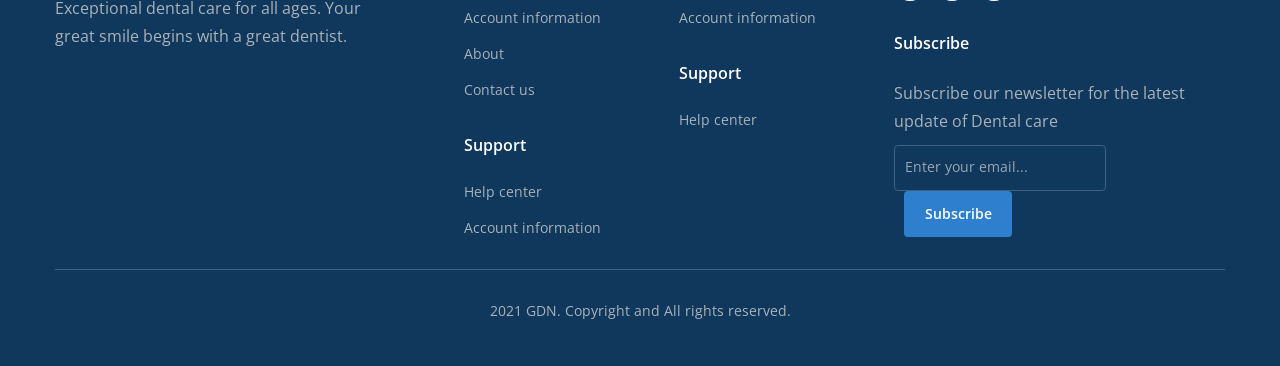
==== commit 589dd70c: "feat: add Footer and styling" ====
--- a/index.html
+++ b/index.html
@@ -92,17 +92,25 @@
             rel="stylesheet"
         />
 
+        <link rel="preconnect" href="https://fonts.googleapis.com" />
+        <link rel="preconnect" href="https://fonts.gstatic.com" crossorigin />
+        <link
+            href="https://fonts.googleapis.com/css2?family=Open+Sans:wght@300..800&display=swap"
+            rel="stylesheet"
+        />
+
         <!-- Styles Css -->
 
         <link rel="stylesheet" href="./assets/css/styles.css" />
     </head>
-    <body style="height: 50000px">
+    <body>
         <header class="header">
             <div class="container">
                 <!-- HEADER TOP -->
 
                 <div class="header-top">
                     <a href="#">
+                        <!-- Logo -->
                         <div class="logo">
                             <span class="logo__circle"></span>
                             <span class="logo__text">
@@ -619,6 +627,183 @@
                     </div>
                 </div>
             </section>
+
+            <!-- Welcom -->
+
+            <section class="welcom">
+                <div class="container">
+                    <div class="welcom__content">
+                        <h2 class="welcom__content--heading section__heading">
+                            Always welcoming new patients
+                        </h2>
+                        <p class="welcom__content--desc section__desc">
+                            Take control of your dental health and get the
+                            personalized care you deserve. Call (541) 772-8846
+                            to schedule
+                        </p>
+                        <a class="btn" href="#!">Appointment</a>
+                    </div>
+                </div>
+            </section>
         </main>
+        <!-- Footer -->
+        <footer class="footer">
+            <div class="container">
+                <div class="footer__row">
+                    <div class="footer__column">
+                        <!-- Logo -->
+                        <div class="logo">
+                            <span class="logo__circle"></span>
+                            <span class="logo__text">
+                                <span class="logo__brand">shine</span>
+                                <span class="logo__brand logo__brand--small"
+                                    >smile
+                                </span>
+                            </span>
+                        </div>
+                        <div class="footer__desc">
+                            Exceptional dental care for all ages. Your great
+                            smile begins with a great dentist.
+                        </div>
+                    </div>
+                    <div class="footer__column">
+                        <div class="footer-">
+                            <h3 class="footer__heading">Support</h3>
+                            <ul class="footer__list">
+                                <li class="footer__item">
+                                    <a href="" class="footer__list-link"
+                                        >Help center</a
+                                    >
+                                </li>
+                                <li class="footer__item">
+                                    <a href="" class="footer__list-link"
+                                        >Account information</a
+                                    >
+                                </li>
+                                <li class="footer__item">
+                                    <a href="" class="footer__list-link"
+                                        >About</a
+                                    >
+                                </li>
+                                <li class="footer__item">
+                                    <a href="" class="footer__list-link"
+                                        >Contact us</a
+                                    >
+                                </li>
+                            </ul>
+
+                            <h3 class="footer__heading">Support</h3>
+                            <ul class="footer__list">
+                                <li class="footer__item">
+                                    <a href="" class="footer__list-link"
+                                        >Help center</a
+                                    >
+                                </li>
+                                <li class="footer__item">
+                                    <a href="" class="footer__list-link"
+                                        >Account information</a
+                                    >
+                                </li>
+                            </ul>
+                        </div>
+                    </div>
+                    <div class="footer__column">
+                        <h3 class="footer__heading">Support</h3>
+                        <ul class="footer__list">
+                            <li class="footer__item">
+                                <a href="" class="footer__list-link"
+                                    >Help center</a
+                                >
+                            </li>
+                            <li class="footer__item">
+                                <a href="" class="footer__list-link"
+                                    >Account information</a
+                                >
+                            </li>
+                        </ul>
+
+                        <h3 class="footer__heading">Support</h3>
+                        <ul class="footer__list">
+                            <li class="footer__item">
+                                <a href="" class="footer__list-link"
+                                    >Help center</a
+                                >
+                            </li>
+                        </ul>
+                    </div>
+                    <div class="footer__column">
+                        <h3 class="footer__heading">Stay In Touch</h3>
+                        <div class="footer__social">
+                            <a href="#!" class="footer__social-btn">
+                                <svg
+                                    width="32"
+                                    height="32"
+                                    viewBox="0 0 32 32"
+                                    fill="none"
+                                    xmlns="http://www.w3.org/2000/svg"
+                                >
+                                    <path
+                                        d="M16.9898 21.9358V16.0302H18.7647L19 13.9517H16.9898L16.9928 12.9113C16.9928 12.3692 17.0477 12.0789 17.8778 12.0789H18.9876V10H17.2122C15.0798 10 14.3293 11.0082 14.3293 12.7041V13.9519H13V16.0306H14.3293V21.8521C14.8472 21.9489 15.3826 22 15.9307 22C16.2849 22 16.6386 21.9786 16.9898 21.9358Z"
+                                        fill="currentColor"
+                                    />
+                                </svg>
+                            </a>
+                            <a href="#!" class="footer__social-btn">
+                                <svg
+                                    width="32"
+                                    height="32"
+                                    viewBox="0 0 32 32"
+                                    fill="none"
+                                    xmlns="http://www.w3.org/2000/svg"
+                                >
+                                    <path
+                                        d="M24 11.4206C23.405 11.6615 22.771 11.8212 22.11 11.8988C22.79 11.524 23.309 10.9351 23.553 10.2252C22.919 10.5742 22.219 10.8206 21.473 10.9582C20.871 10.3665 20.013 10 19.077 10C17.261 10 15.799 11.3606 15.799 13.0286C15.799 13.2686 15.821 13.4994 15.875 13.7191C13.148 13.5963 10.735 12.3898 9.114 10.552C8.831 11.0052 8.665 11.524 8.665 12.0825C8.665 13.1311 9.25 14.0606 10.122 14.5988C9.595 14.5895 9.078 14.4483 8.64 14.2258C8.64 14.2351 8.64 14.2471 8.64 14.2591C8.64 15.7305 9.777 16.9526 11.268 17.2342C11.001 17.3015 10.71 17.3338 10.408 17.3338C10.198 17.3338 9.986 17.3228 9.787 17.2822C10.212 18.4812 11.418 19.3628 12.852 19.3914C11.736 20.1972 10.319 20.6828 8.785 20.6828C8.516 20.6828 8.258 20.6717 8 20.6412C9.453 21.5062 11.175 22 13.032 22C19.068 22 22.368 17.3846 22.368 13.384C22.368 13.2502 22.363 13.1209 22.356 12.9926C23.007 12.5662 23.554 12.0335 24 11.4206Z"
+                                        fill="currentColor"
+                                    />
+                                </svg>
+                            </a>
+                            <a href="#!" class="footer__social-btn">
+                                <svg
+                                    width="32"
+                                    height="32"
+                                    viewBox="0 0 32 32"
+                                    fill="none"
+                                    xmlns="http://www.w3.org/2000/svg"
+                                >
+                                    <path
+                                        d="M10 11.3939C10 10.9899 10.1464 10.6566 10.4392 10.3939C10.732 10.1313 11.1126 10 11.5811 10C12.0412 10 12.4134 10.1293 12.6979 10.3879C12.9907 10.6545 13.1371 11.002 13.1371 11.4303C13.1371 11.8182 12.9949 12.1414 12.7104 12.4C12.4176 12.6667 12.0328 12.8 11.556 12.8H11.5434C11.0833 12.8 10.7111 12.6667 10.4266 12.4C10.1422 12.1333 10 11.798 10 11.3939ZM10.1631 22V13.903H12.9488V22H10.1631ZM14.4923 22H17.278V17.4788C17.278 17.196 17.3115 16.9778 17.3784 16.8242C17.4955 16.5495 17.6733 16.3172 17.9117 16.1273C18.1501 15.9374 18.4492 15.8424 18.8089 15.8424C19.7458 15.8424 20.2143 16.4525 20.2143 17.6727V22H23V17.3576C23 16.1616 22.7072 15.2545 22.1216 14.6364C21.536 14.0182 20.7622 13.7091 19.8002 13.7091C18.721 13.7091 17.8803 14.1576 17.278 15.0545V15.0788H17.2654L17.278 15.0545V13.903H14.4923C14.509 14.1616 14.5174 14.9656 14.5174 16.3152C14.5174 17.6646 14.509 19.5596 14.4923 22Z"
+                                        fill="currentColor"
+                                    />
+                                </svg>
+                            </a>
+                        </div>
+
+                        <h3 class="footer__heading">Subscribe</h3>
+                        <div class="footer__desc">
+                            Subscribe our newsletter for the latest update of
+                            Dental care
+                        </div>
+                        <form class="footer-form" action="">
+                            <input
+                                class="footer-form__input"
+                                type="email"
+                                name="email"
+                                id="email"
+                                placeholder="Enter your email..."
+                            />
+                            <button class="footer-form__submit" type="submit">
+                                Subscribe
+                            </button>
+                        </form>
+                    </div>
+                </div>
+
+                <div class="footer__copyright">
+                    <p class="footer__copyright-text">
+                        2021 GDN. Copyright and All rights reserved.
+                    </p>
+                </div>
+            </div>
+        </footer>
     </body>
 </html>
--- a/assets/css/styles.css
+++ b/assets/css/styles.css
@@ -670,7 +670,7 @@
     color: var(--header-bg);
     width: 224px;
     font-size: 1.4rem;
-    margin: 18px 22px 10px 22px;
+    margin: 18px 22px;
     font-weight: 600;
     line-height: 1.62; /* 162.5% */
 }
@@ -708,3 +708,168 @@
     border-color: #fff;
     transition: 0.25s;
 }
+
+/*  Welcom*/
+.welcom {
+    margin-top: 170px;
+    background: #f6fbff;
+    padding: 100px 0;
+}
+
+.welcom__content {
+    display: flex;
+    justify-content: center;
+    align-items: center;
+    flex-direction: column;
+}
+
+.welcom__content--heading {
+    margin-bottom: 38px;
+    position: relative;
+    width: 813px;
+}
+
+.welcom__content--heading::before {
+    width: 136px;
+    height: 2px;
+    content: "";
+    background: #2e80ce;
+
+    position: absolute;
+    bottom: -18px;
+    left: 339px;
+}
+
+.welcom__content--desc {
+    width: 617px;
+    color: #575f66;
+    text-align: center;
+    font-size: 1.6rem;
+    font-weight: 300;
+    line-height: 1.75; /* 175% */
+    margin-bottom: 38px;
+}
+/* Footer */
+.footer {
+    margin-top: 170px;
+    background: var(--header-bg);
+    padding-top: 100px;
+}
+
+.footer__row {
+    display: grid;
+    grid-template-columns: 1fr 0.4fr 0.4fr 1fr;
+    column-gap: 78px;
+}
+
+.footer__desc {
+    color: #a9b3bb;
+    font-family: "Open Sans";
+    font-size: 1.6rem;
+    font-weight: 400;
+    line-height: 1.75; /* 175% */
+    margin-top: 22px;
+}
+
+.footer__heading {
+    color: #fff;
+    font-family: "Open Sans";
+    font-size: 1.6rem;
+    font-weight: 600;
+    line-height: 1.75; /* 175% */
+    margin-bottom: 20px;
+}
+
+.footer__list {
+    margin-bottom: 28px;
+}
+
+.footer__list-link {
+    color: #a9b3bb;
+    font-family: "Open Sans";
+    font-size: 1.4rem;
+    white-space: nowrap;
+    font-weight: 400;
+    line-height: 1.86; /* 185.714% */
+}
+
+.footer__item {
+    margin-bottom: 10px;
+}
+
+.footer__social {
+    display: flex;
+    align-items: center;
+    margin-bottom: 28px;
+}
+
+.footer__social-btn {
+    width: 32px;
+    height: 32px;
+    background: #fff;
+    border-radius: 50%;
+    color: #2e80ce;
+}
+
+.footer__social-btn:nth-child(2) {
+    margin: 0 10px;
+}
+
+.footer__social-btn:hover {
+    color: #fff;
+    background: #2e80ce;
+    transition: 0.25s;
+}
+
+.footer__form {
+    margin-top: 10px;
+    display: flex;
+}
+
+.footer-form__input {
+    width: 212px;
+    height: 46px;
+    background: #10375c;
+    border: 1px solid #406181;
+    margin-top: 10px;
+    border-radius: 4px;
+    padding: 0 10px;
+    outline: none;
+    color: #fff;
+}
+
+.footer-form__input::placeholder {
+    color: #9ca8b1;
+    font-family: "Open Sans";
+    font-size: 1.4rem;
+    font-weight: 400;
+    line-height: 1.86; /* 185.714% */
+}
+
+.footer-form__submit {
+    width: 108px;
+    height: 46px;
+    border-radius: 4px;
+    background: #2e80ce;
+    border: none;
+    color: #fff;
+    font-family: "Open Sans";
+    font-size: 1.4rem;
+    font-weight: 600;
+    line-height: 1.86; /* 185.714% */
+    margin-left: 10px;
+}
+
+.footer__copyright {
+    border-top: 1px solid #406181;
+}
+
+.footer__copyright-text {
+    color: #aab3ba;
+    text-align: center;
+    font-family: "Open Sans";
+    font-size: 1.4rem;
+  padding: 28px 0 42px;
+    font-weight: 400;
+    line-height: 1.86; /* 185.714% */
+}
